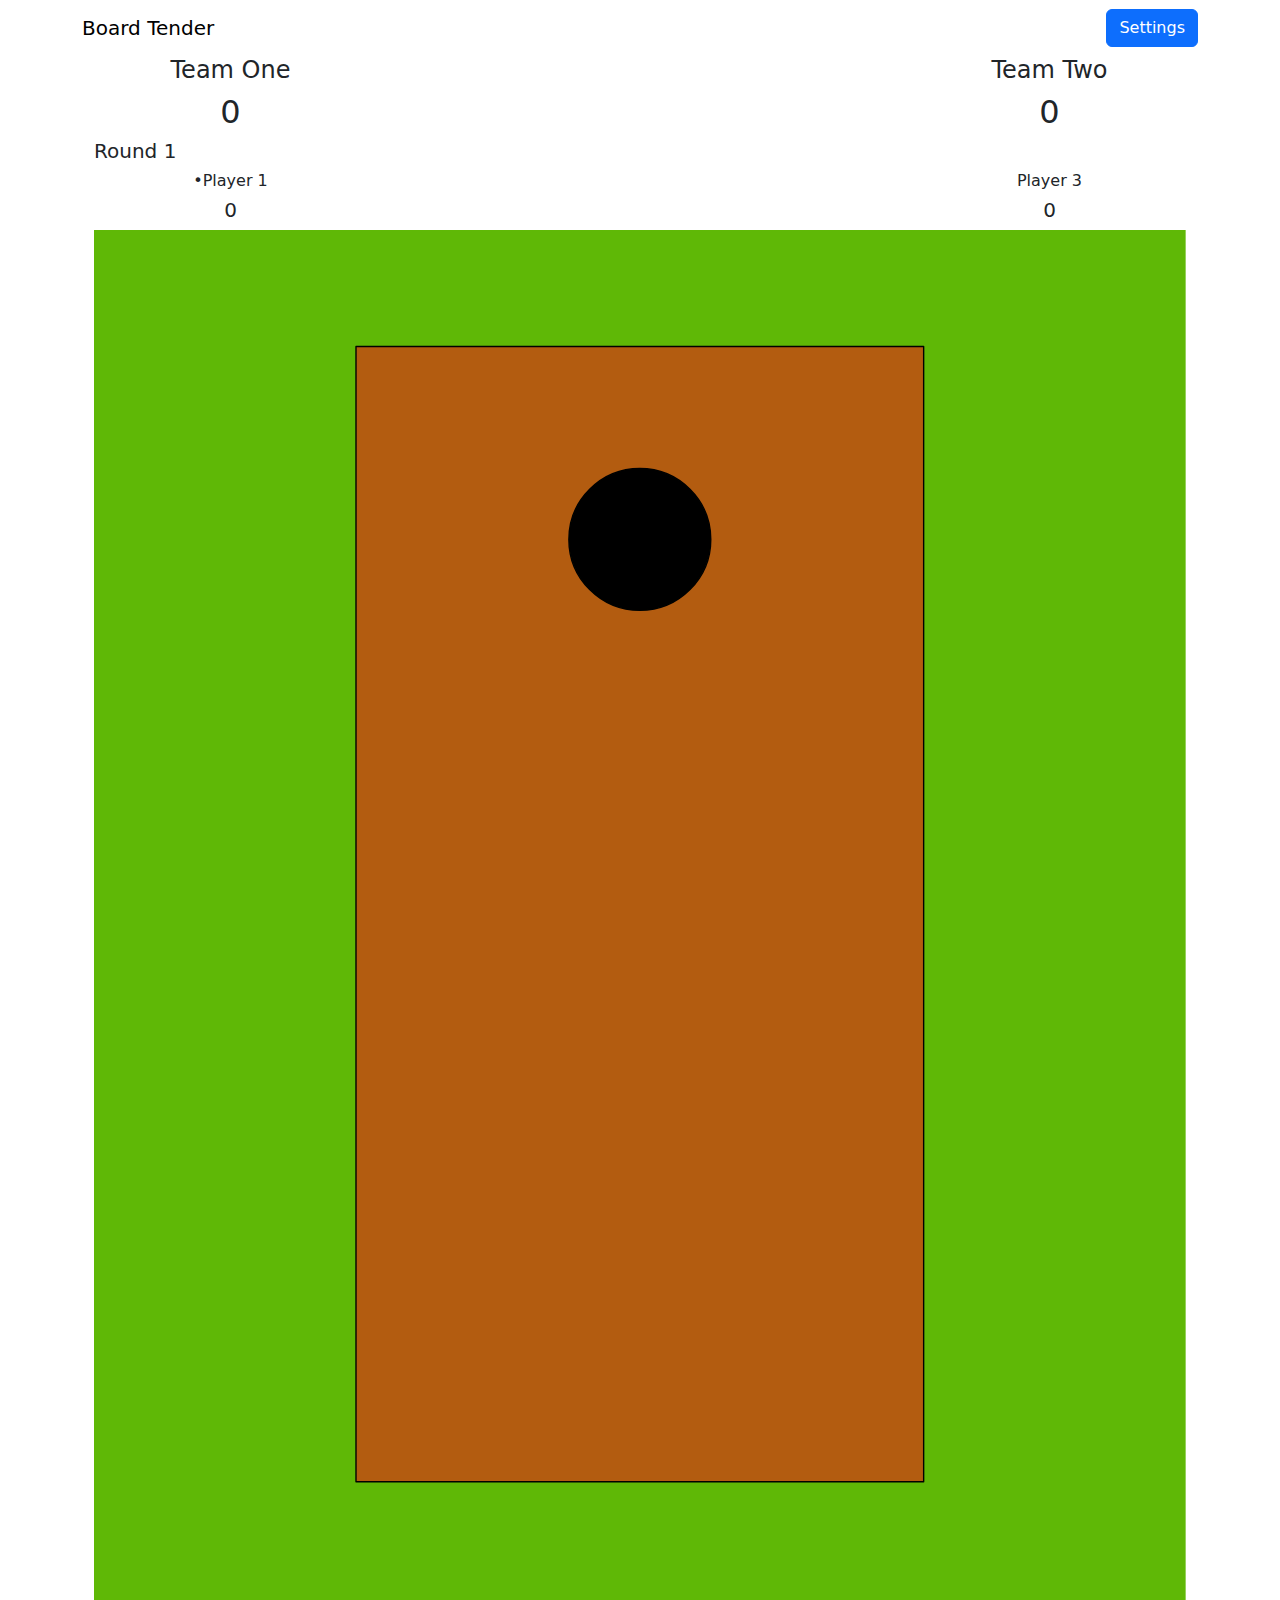
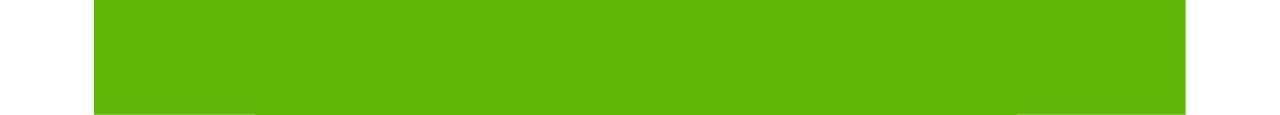
==== cornhole/index.html @ f42191ff "Initial commit" ====
<!doctype html>
<html lang="en">

<head>
    <meta charset="utf-8" />
    <link rel="icon" href="/cornhole/favicon.ico" />
    <meta name="viewport" content="width=device-width,initial-scale=1" />
    <meta name="theme-color" content="#000000" />
    <meta name="description" content="Web site created using create-react-app" />
    <link rel="apple-touch-icon" href="/cornhole/logo192.png" />
    <link rel="manifest" href="/cornhole/manifest.json" />
    <title>Board Tender</title>
    <script defer="defer" src="/cornhole/static/js/main.105e0ac8.js"></script>
    <link href="/cornhole/static/css/main.00f36d4d.css" rel="stylesheet">
</head>

<body><noscript>You need to enable JavaScript to run this app.</noscript>
    <div id="root"></div>
</body>

</html>
---- cornhole/static/css/main.00f36d4d.css ----
@charset "UTF-8";body{-webkit-font-smoothing:antialiased;-moz-osx-font-smoothing:grayscale;font-family:-apple-system,BlinkMacSystemFont,Segoe UI,Roboto,Oxygen,Ubuntu,Cantarell,Fira Sans,Droid Sans,Helvetica Neue,sans-serif}code{font-family:source-code-pro,Menlo,Monaco,Consolas,Courier New,monospace}/*!
 * Bootstrap  v5.3.3 (https://getbootstrap.com/)
 * Copyright 2011-2024 The Bootstrap Authors
 * Licensed under MIT (https://github.com/twbs/bootstrap/blob/main/LICENSE)
 */:root,[data-bs-theme=light]{--bs-blue:#0d6efd;--bs-indigo:#6610f2;--bs-purple:#6f42c1;--bs-pink:#d63384;--bs-red:#dc3545;--bs-orange:#fd7e14;--bs-yellow:#ffc107;--bs-green:#198754;--bs-teal:#20c997;--bs-cyan:#0dcaf0;--bs-black:#000;--bs-white:#fff;--bs-gray:#6c757d;--bs-gray-dark:#343a40;--bs-gray-100:#f8f9fa;--bs-gray-200:#e9ecef;--bs-gray-300:#dee2e6;--bs-gray-400:#ced4da;--bs-gray-500:#adb5bd;--bs-gray-600:#6c757d;--bs-gray-700:#495057;--bs-gray-800:#343a40;--bs-gray-900:#212529;--bs-primary:#0d6efd;--bs-secondary:#6c757d;--bs-success:#198754;--bs-info:#0dcaf0;--bs-warning:#ffc107;--bs-danger:#dc3545;--bs-light:#f8f9fa;--bs-dark:#212529;--bs-primary-rgb:13,110,253;--bs-secondary-rgb:108,117,125;--bs-success-rgb:25,135,84;--bs-info-rgb:13,202,240;--bs-warning-rgb:255,193,7;--bs-danger-rgb:220,53,69;--bs-light-rgb:248,249,250;--bs-dark-rgb:33,37,41;--bs-primary-text-emphasis:#052c65;--bs-secondary-text-emphasis:#2b2f32;--bs-success-text-emphasis:#0a3622;--bs-info-text-emphasis:#055160;--bs-warning-text-emphasis:#664d03;--bs-danger-text-emphasis:#58151c;--bs-light-text-emphasis:#495057;--bs-dark-text-emphasis:#495057;--bs-primary-bg-subtle:#cfe2ff;--bs-secondary-bg-subtle:#e2e3e5;--bs-success-bg-subtle:#d1e7dd;--bs-info-bg-subtle:#cff4fc;--bs-warning-bg-subtle:#fff3cd;--bs-danger-bg-subtle:#f8d7da;--bs-light-bg-subtle:#fcfcfd;--bs-dark-bg-subtle:#ced4da;--bs-primary-border-subtle:#9ec5fe;--bs-secondary-border-subtle:#c4c8cb;--bs-success-border-subtle:#a3cfbb;--bs-info-border-subtle:#9eeaf9;--bs-warning-border-subtle:#ffe69c;--bs-danger-border-subtle:#f1aeb5;--bs-light-border-subtle:#e9ecef;--bs-dark-border-subtle:#adb5bd;--bs-white-rgb:255,255,255;--bs-black-rgb:0,0,0;--bs-font-sans-serif:system-ui,-apple-system,"Segoe UI",Roboto,"Helvetica Neue","Noto Sans","Liberation Sans",Arial,sans-serif,"Apple Color Emoji","Segoe UI Emoji","Segoe UI Symbol","Noto Color Emoji";--bs-font-monospace:SFMono-Regular,Menlo,Monaco,Consolas,"Liberation Mono","Courier New",monospace;--bs-gradient:linear-gradient(180deg,#ffffff26,#fff0);--bs-body-font-family:var(--bs-font-sans-serif);--bs-body-font-size:1rem;--bs-body-font-weight:400;--bs-body-line-height:1.5;--bs-body-color:#212529;--bs-body-color-rgb:33,37,41;--bs-body-bg:#fff;--bs-body-bg-rgb:255,255,255;--bs-emphasis-color:#000;--bs-emphasis-color-rgb:0,0,0;--bs-secondary-color:#212529bf;--bs-secondary-color-rgb:33,37,41;--bs-secondary-bg:#e9ecef;--bs-secondary-bg-rgb:233,236,239;--bs-tertiary-color:#21252980;--bs-tertiary-color-rgb:33,37,41;--bs-tertiary-bg:#f8f9fa;--bs-tertiary-bg-rgb:248,249,250;--bs-heading-color:inherit;--bs-link-color:#0d6efd;--bs-link-color-rgb:13,110,253;--bs-link-decoration:underline;--bs-link-hover-color:#0a58ca;--bs-link-hover-color-rgb:10,88,202;--bs-code-color:#d63384;--bs-highlight-color:#212529;--bs-highlight-bg:#fff3cd;--bs-border-width:1px;--bs-border-style:solid;--bs-border-color:#dee2e6;--bs-border-color-translucent:rgba(0,0,0,.175);--bs-border-radius:0.375rem;--bs-border-radius-sm:0.25rem;--bs-border-radius-lg:0.5rem;--bs-border-radius-xl:1rem;--bs-border-radius-xxl:2rem;--bs-border-radius-2xl:var(--bs-border-radius-xxl);--bs-border-radius-pill:50rem;--bs-box-shadow:0 0.5rem 1rem #00000026;--bs-box-shadow-sm:0 0.125rem 0.25rem rgba(0,0,0,.075);--bs-box-shadow-lg:0 1rem 3rem rgba(0,0,0,.175);--bs-box-shadow-inset:inset 0 1px 2px rgba(0,0,0,.075);--bs-focus-ring-width:0.25rem;--bs-focus-ring-opacity:0.25;--bs-focus-ring-color:#0d6efd40;--bs-form-valid-color:#198754;--bs-form-valid-border-color:#198754;--bs-form-invalid-color:#dc3545;--bs-form-invalid-border-color:#dc3545}[data-bs-theme=dark]{--bs-body-color:#dee2e6;--bs-body-color-rgb:222,226,230;--bs-body-bg:#212529;--bs-body-bg-rgb:33,37,41;--bs-emphasis-color:#fff;--bs-emphasis-color-rgb:255,255,255;--bs-secondary-color:#dee2e6bf;--bs-secondary-color-rgb:222,226,230;--bs-secondary-bg:#343a40;--bs-secondary-bg-rgb:52,58,64;--bs-tertiary-color:#dee2e680;--bs-tertiary-color-rgb:222,226,230;--bs-tertiary-bg:#2b3035;--bs-tertiary-bg-rgb:43,48,53;--bs-primary-text-emphasis:#6ea8fe;--bs-secondary-text-emphasis:#a7acb1;--bs-success-text-emphasis:#75b798;--bs-info-text-emphasis:#6edff6;--bs-warning-text-emphasis:#ffda6a;--bs-danger-text-emphasis:#ea868f;--bs-light-text-emphasis:#f8f9fa;--bs-dark-text-emphasis:#dee2e6;--bs-primary-bg-subtle:#031633;--bs-secondary-bg-subtle:#161719;--bs-success-bg-subtle:#051b11;--bs-info-bg-subtle:#032830;--bs-warning-bg-subtle:#332701;--bs-danger-bg-subtle:#2c0b0e;--bs-light-bg-subtle:#343a40;--bs-dark-bg-subtle:#1a1d20;--bs-primary-border-subtle:#084298;--bs-secondary-border-subtle:#41464b;--bs-success-border-subtle:#0f5132;--bs-info-border-subtle:#087990;--bs-warning-border-subtle:#997404;--bs-danger-border-subtle:#842029;--bs-light-border-subtle:#495057;--bs-dark-border-subtle:#343a40;--bs-heading-color:inherit;--bs-link-color:#6ea8fe;--bs-link-hover-color:#8bb9fe;--bs-link-color-rgb:110,168,254;--bs-link-hover-color-rgb:139,185,254;--bs-code-color:#e685b5;--bs-highlight-color:#dee2e6;--bs-highlight-bg:#664d03;--bs-border-color:#495057;--bs-border-color-translucent:#ffffff26;--bs-form-valid-color:#75b798;--bs-form-valid-border-color:#75b798;--bs-form-invalid-color:#ea868f;--bs-form-invalid-border-color:#ea868f;color-scheme:dark}*,:after,:before{box-sizing:border-box}@media (prefers-reduced-motion:no-preference){:root{scroll-behavior:smooth}}body{-webkit-text-size-adjust:100%;-webkit-tap-highlight-color:transparent;background-color:#fff;background-color:var(--bs-body-bg);color:#212529;color:var(--bs-body-color);font-family:system-ui,-apple-system,Segoe UI,Roboto,Helvetica Neue,Noto Sans,Liberation Sans,Arial,sans-serif,Apple Color Emoji,Segoe UI Emoji,Segoe UI Symbol,Noto Color Emoji;font-family:var(--bs-body-font-family);font-size:1rem;font-size:var(--bs-body-font-size);font-weight:400;font-weight:var(--bs-body-font-weight);line-height:1.5;line-height:var(--bs-body-line-height);margin:0;text-align:var(--bs-body-text-align)}hr{border:0;border-top:1px solid;border-top:var(--bs-border-width) solid;color:inherit;margin:1rem 0;opacity:.25}.h1,.h2,.h3,.h4,.h5,.h6,h1,h2,h3,h4,h5,h6{color:inherit;color:var(--bs-heading-color);font-weight:500;line-height:1.2;margin-bottom:.5rem;margin-top:0}.h1,h1{font-size:calc(1.375rem + 1.5vw)}@media (min-width:1200px){.h1,h1{font-size:2.5rem}}.h2,h2{font-size:calc(1.325rem + .9vw)}@media (min-width:1200px){.h2,h2{font-size:2rem}}.h3,h3{font-size:calc(1.3rem + .6vw)}@media (min-width:1200px){.h3,h3{font-size:1.75rem}}.h4,h4{font-size:calc(1.275rem + .3vw)}@media (min-width:1200px){.h4,h4{font-size:1.5rem}}.h5,h5{font-size:1.25rem}.h6,h6{font-size:1rem}p{margin-bottom:1rem;margin-top:0}abbr[title]{cursor:help;-webkit-text-decoration:underline dotted;text-decoration:underline dotted;-webkit-text-decoration-skip-ink:none;text-decoration-skip-ink:none}address{font-style:normal;line-height:inherit;margin-bottom:1rem}ol,ul{padding-left:2rem}dl,ol,ul{margin-bottom:1rem;margin-top:0}ol ol,ol ul,ul ol,ul ul{margin-bottom:0}dt{font-weight:700}dd{margin-bottom:.5rem;margin-left:0}blockquote{margin:0 0 1rem}b,strong{font-weight:bolder}.small,small{font-size:.875em}.mark,mark{background-color:#fff3cd;background-color:var(--bs-highlight-bg);color:#212529;color:var(--bs-highlight-color);padding:.1875em}sub,sup{font-size:.75em;line-height:0;position:relative;vertical-align:initial}sub{bottom:-.25em}sup{top:-.5em}a{color:#0d6efd;color:rgba(var(--bs-link-color-rgb),var(--bs-link-opacity,1));text-decoration:underline}a:hover{--bs-link-color-rgb:var(--bs-link-hover-color-rgb)}a:not([href]):not([class]),a:not([href]):not([class]):hover{color:inherit;text-decoration:none}code,kbd,pre,samp{font-family:SFMono-Regular,Menlo,Monaco,Consolas,Liberation Mono,Courier New,monospace;font-family:var(--bs-font-monospace);font-size:1em}pre{display:block;font-size:.875em;margin-bottom:1rem;margin-top:0;overflow:auto}pre code{color:inherit;font-size:inherit;word-break:normal}code{word-wrap:break-word;color:#d63384;color:var(--bs-code-color);font-size:.875em}a>code{color:inherit}kbd{background-color:#212529;background-color:var(--bs-body-color);border-radius:.25rem;color:#fff;color:var(--bs-body-bg);font-size:.875em;padding:.1875rem .375rem}kbd kbd{font-size:1em;padding:0}figure{margin:0 0 1rem}img,svg{vertical-align:middle}table{border-collapse:collapse;caption-side:bottom}caption{color:#212529bf;color:var(--bs-secondary-color);padding-bottom:.5rem;padding-top:.5rem;text-align:left}th{text-align:inherit;text-align:-webkit-match-parent}tbody,td,tfoot,th,thead,tr{border:0 solid;border-color:inherit}label{display:inline-block}button{border-radius:0}button:focus:not(:focus-visible){outline:0}button,input,optgroup,select,textarea{font-family:inherit;font-size:inherit;line-height:inherit;margin:0}button,select{text-transform:none}[role=button]{cursor:pointer}select{word-wrap:normal}select:disabled{opacity:1}[list]:not([type=date]):not([type=datetime-local]):not([type=month]):not([type=week]):not([type=time])::-webkit-calendar-picker-indicator{display:none!important}[type=button],[type=reset],[type=submit],button{-webkit-appearance:button}[type=button]:not(:disabled),[type=reset]:not(:disabled),[type=submit]:not(:disabled),button:not(:disabled){cursor:pointer}::-moz-focus-inner{border-style:none;padding:0}textarea{resize:vertical}fieldset{border:0;margin:0;min-width:0;padding:0}legend{float:left;font-size:calc(1.275rem + .3vw);line-height:inherit;margin-bottom:.5rem;padding:0;width:100%}@media (min-width:1200px){legend{font-size:1.5rem}}legend+*{clear:left}::-webkit-datetime-edit-day-field,::-webkit-datetime-edit-fields-wrapper,::-webkit-datetime-edit-hour-field,::-webkit-datetime-edit-minute,::-webkit-datetime-edit-month-field,::-webkit-datetime-edit-text,::-webkit-datetime-edit-year-field{padding:0}::-webkit-inner-spin-button{height:auto}[type=search]{-webkit-appearance:textfield;outline-offset:-2px}::-webkit-search-decoration{-webkit-appearance:none}::-webkit-color-swatch-wrapper{padding:0}::-webkit-file-upload-button{-webkit-appearance:button;font:inherit}::file-selector-button{-webkit-appearance:button;font:inherit}output{display:inline-block}iframe{border:0}summary{cursor:pointer;display:list-item}progress{vertical-align:initial}[hidden]{display:none!important}.lead{font-size:1.25rem;font-weight:300}.display-1{font-size:calc(1.625rem + 4.5vw);font-weight:300;line-height:1.2}@media (min-width:1200px){.display-1{font-size:5rem}}.display-2{font-size:calc(1.575rem + 3.9vw);font-weight:300;line-height:1.2}@media (min-width:1200px){.display-2{font-size:4.5rem}}.display-3{font-size:calc(1.525rem + 3.3vw);font-weight:300;line-height:1.2}@media (min-width:1200px){.display-3{font-size:4rem}}.display-4{font-size:calc(1.475rem + 2.7vw);font-weight:300;line-height:1.2}@media (min-width:1200px){.display-4{font-size:3.5rem}}.display-5{font-size:calc(1.425rem + 2.1vw);font-weight:300;line-height:1.2}@media (min-width:1200px){.display-5{font-size:3rem}}.display-6{font-size:calc(1.375rem + 1.5vw);font-weight:300;line-height:1.2}@media (min-width:1200px){.display-6{font-size:2.5rem}}.list-inline,.list-unstyled{list-style:none;padding-left:0}.list-inline-item{display:inline-block}.list-inline-item:not(:last-child){margin-right:.5rem}.initialism{font-size:.875em;text-transform:uppercase}.blockquote{font-size:1.25rem;margin-bottom:1rem}.blockquote>:last-child{margin-bottom:0}.blockquote-footer{color:#6c757d;font-size:.875em;margin-bottom:1rem;margin-top:-1rem}.blockquote-footer:before{content:"— "}.img-fluid,.img-thumbnail{height:auto;max-width:100%}.img-thumbnail{background-color:#fff;background-color:var(--bs-body-bg);border:1px solid #dee2e6;border:var(--bs-border-width) solid var(--bs-border-color);border-radius:.375rem;border-radius:var(--bs-border-radius);padding:.25rem}.figure{display:inline-block}.figure-img{line-height:1;margin-bottom:.5rem}.figure-caption{color:#212529bf;color:var(--bs-secondary-color);font-size:.875em}.container,.container-fluid,.container-lg,.container-md,.container-sm,.container-xl,.container-xxl{--bs-gutter-x:1.5rem;--bs-gutter-y:0;margin-left:auto;margin-right:auto;padding-left:calc(var(--bs-gutter-x)*.5);padding-right:calc(var(--bs-gutter-x)*.5);width:100%}@media (min-width:576px){.container,.container-sm{max-width:540px}}@media (min-width:768px){.container,.container-md,.container-sm{max-width:720px}}@media (min-width:992px){.container,.container-lg,.container-md,.container-sm{max-width:960px}}@media (min-width:1200px){.container,.container-lg,.container-md,.container-sm,.container-xl{max-width:1140px}}@media (min-width:1400px){.container,.container-lg,.container-md,.container-sm,.container-xl,.container-xxl{max-width:1320px}}:root{--bs-breakpoint-xs:0;--bs-breakpoint-sm:576px;--bs-breakpoint-md:768px;--bs-breakpoint-lg:992px;--bs-breakpoint-xl:1200px;--bs-breakpoint-xxl:1400px}.row{--bs-gutter-x:1.5rem;--bs-gutter-y:0;display:flex;flex-wrap:wrap;margin-left:calc(var(--bs-gutter-x)*-.5);margin-right:calc(var(--bs-gutter-x)*-.5);margin-top:calc(var(--bs-gutter-y)*-1)}.row>*{flex-shrink:0;margin-top:var(--bs-gutter-y);max-width:100%;padding-left:calc(var(--bs-gutter-x)*.5);padding-right:calc(var(--bs-gutter-x)*.5);width:100%}.col{flex:1 0}.row-cols-auto>*{flex:0 0 auto;width:auto}.row-cols-1>*{flex:0 0 auto;width:100%}.row-cols-2>*{flex:0 0 auto;width:50%}.row-cols-3>*{flex:0 0 auto;width:33.33333333%}.row-cols-4>*{flex:0 0 auto;width:25%}.row-cols-5>*{flex:0 0 auto;width:20%}.row-cols-6>*{flex:0 0 auto;width:16.66666667%}.col-auto{flex:0 0 auto;width:auto}.col-1{flex:0 0 auto;width:8.33333333%}.col-2{flex:0 0 auto;width:16.66666667%}.col-3{flex:0 0 auto;width:25%}.col-4{flex:0 0 auto;width:33.33333333%}.col-5{flex:0 0 auto;width:41.66666667%}.col-6{flex:0 0 auto;width:50%}.col-7{flex:0 0 auto;width:58.33333333%}.col-8{flex:0 0 auto;width:66.66666667%}.col-9{flex:0 0 auto;width:75%}.col-10{flex:0 0 auto;width:83.33333333%}.col-11{flex:0 0 auto;width:91.66666667%}.col-12{flex:0 0 auto;width:100%}.offset-1{margin-left:8.33333333%}.offset-2{margin-left:16.66666667%}.offset-3{margin-left:25%}.offset-4{margin-left:33.33333333%}.offset-5{margin-left:41.66666667%}.offset-6{margin-left:50%}.offset-7{margin-left:58.33333333%}.offset-8{margin-left:66.66666667%}.offset-9{margin-left:75%}.offset-10{margin-left:83.33333333%}.offset-11{margin-left:91.66666667%}.g-0,.gx-0{--bs-gutter-x:0}.g-0,.gy-0{--bs-gutter-y:0}.g-1,.gx-1{--bs-gutter-x:0.25rem}.g-1,.gy-1{--bs-gutter-y:0.25rem}.g-2,.gx-2{--bs-gutter-x:0.5rem}.g-2,.gy-2{--bs-gutter-y:0.5rem}.g-3,.gx-3{--bs-gutter-x:1rem}.g-3,.gy-3{--bs-gutter-y:1rem}.g-4,.gx-4{--bs-gutter-x:1.5rem}.g-4,.gy-4{--bs-gutter-y:1.5rem}.g-5,.gx-5{--bs-gutter-x:3rem}.g-5,.gy-5{--bs-gutter-y:3rem}@media (min-width:576px){.col-sm{flex:1 0}.row-cols-sm-auto>*{flex:0 0 auto;width:auto}.row-cols-sm-1>*{flex:0 0 auto;width:100%}.row-cols-sm-2>*{flex:0 0 auto;width:50%}.row-cols-sm-3>*{flex:0 0 auto;width:33.33333333%}.row-cols-sm-4>*{flex:0 0 auto;width:25%}.row-cols-sm-5>*{flex:0 0 auto;width:20%}.row-cols-sm-6>*{flex:0 0 auto;width:16.66666667%}.col-sm-auto{flex:0 0 auto;width:auto}.col-sm-1{flex:0 0 auto;width:8.33333333%}.col-sm-2{flex:0 0 auto;width:16.66666667%}.col-sm-3{flex:0 0 auto;width:25%}.col-sm-4{flex:0 0 auto;width:33.33333333%}.col-sm-5{flex:0 0 auto;width:41.66666667%}.col-sm-6{flex:0 0 auto;width:50%}.col-sm-7{flex:0 0 auto;width:58.33333333%}.col-sm-8{flex:0 0 auto;width:66.66666667%}.col-sm-9{flex:0 0 auto;width:75%}.col-sm-10{flex:0 0 auto;width:83.33333333%}.col-sm-11{flex:0 0 auto;width:91.66666667%}.col-sm-12{flex:0 0 auto;width:100%}.offset-sm-0{margin-left:0}.offset-sm-1{margin-left:8.33333333%}.offset-sm-2{margin-left:16.66666667%}.offset-sm-3{margin-left:25%}.offset-sm-4{margin-left:33.33333333%}.offset-sm-5{margin-left:41.66666667%}.offset-sm-6{margin-left:50%}.offset-sm-7{margin-left:58.33333333%}.offset-sm-8{margin-left:66.66666667%}.offset-sm-9{margin-left:75%}.offset-sm-10{margin-left:83.33333333%}.offset-sm-11{margin-left:91.66666667%}.g-sm-0,.gx-sm-0{--bs-gutter-x:0}.g-sm-0,.gy-sm-0{--bs-gutter-y:0}.g-sm-1,.gx-sm-1{--bs-gutter-x:0.25rem}.g-sm-1,.gy-sm-1{--bs-gutter-y:0.25rem}.g-sm-2,.gx-sm-2{--bs-gutter-x:0.5rem}.g-sm-2,.gy-sm-2{--bs-gutter-y:0.5rem}.g-sm-3,.gx-sm-3{--bs-gutter-x:1rem}.g-sm-3,.gy-sm-3{--bs-gutter-y:1rem}.g-sm-4,.gx-sm-4{--bs-gutter-x:1.5rem}.g-sm-4,.gy-sm-4{--bs-gutter-y:1.5rem}.g-sm-5,.gx-sm-5{--bs-gutter-x:3rem}.g-sm-5,.gy-sm-5{--bs-gutter-y:3rem}}@media (min-width:768px){.col-md{flex:1 0}.row-cols-md-auto>*{flex:0 0 auto;width:auto}.row-cols-md-1>*{flex:0 0 auto;width:100%}.row-cols-md-2>*{flex:0 0 auto;width:50%}.row-cols-md-3>*{flex:0 0 auto;width:33.33333333%}.row-cols-md-4>*{flex:0 0 auto;width:25%}.row-cols-md-5>*{flex:0 0 auto;width:20%}.row-cols-md-6>*{flex:0 0 auto;width:16.66666667%}.col-md-auto{flex:0 0 auto;width:auto}.col-md-1{flex:0 0 auto;width:8.33333333%}.col-md-2{flex:0 0 auto;width:16.66666667%}.col-md-3{flex:0 0 auto;width:25%}.col-md-4{flex:0 0 auto;width:33.33333333%}.col-md-5{flex:0 0 auto;width:41.66666667%}.col-md-6{flex:0 0 auto;width:50%}.col-md-7{flex:0 0 auto;width:58.33333333%}.col-md-8{flex:0 0 auto;width:66.66666667%}.col-md-9{flex:0 0 auto;width:75%}.col-md-10{flex:0 0 auto;width:83.33333333%}.col-md-11{flex:0 0 auto;width:91.66666667%}.col-md-12{flex:0 0 auto;width:100%}.offset-md-0{margin-left:0}.offset-md-1{margin-left:8.33333333%}.offset-md-2{margin-left:16.66666667%}.offset-md-3{margin-left:25%}.offset-md-4{margin-left:33.33333333%}.offset-md-5{margin-left:41.66666667%}.offset-md-6{margin-left:50%}.offset-md-7{margin-left:58.33333333%}.offset-md-8{margin-left:66.66666667%}.offset-md-9{margin-left:75%}.offset-md-10{margin-left:83.33333333%}.offset-md-11{margin-left:91.66666667%}.g-md-0,.gx-md-0{--bs-gutter-x:0}.g-md-0,.gy-md-0{--bs-gutter-y:0}.g-md-1,.gx-md-1{--bs-gutter-x:0.25rem}.g-md-1,.gy-md-1{--bs-gutter-y:0.25rem}.g-md-2,.gx-md-2{--bs-gutter-x:0.5rem}.g-md-2,.gy-md-2{--bs-gutter-y:0.5rem}.g-md-3,.gx-md-3{--bs-gutter-x:1rem}.g-md-3,.gy-md-3{--bs-gutter-y:1rem}.g-md-4,.gx-md-4{--bs-gutter-x:1.5rem}.g-md-4,.gy-md-4{--bs-gutter-y:1.5rem}.g-md-5,.gx-md-5{--bs-gutter-x:3rem}.g-md-5,.gy-md-5{--bs-gutter-y:3rem}}@media (min-width:992px){.col-lg{flex:1 0}.row-cols-lg-auto>*{flex:0 0 auto;width:auto}.row-cols-lg-1>*{flex:0 0 auto;width:100%}.row-cols-lg-2>*{flex:0 0 auto;width:50%}.row-cols-lg-3>*{flex:0 0 auto;width:33.33333333%}.row-cols-lg-4>*{flex:0 0 auto;width:25%}.row-cols-lg-5>*{flex:0 0 auto;width:20%}.row-cols-lg-6>*{flex:0 0 auto;width:16.66666667%}.col-lg-auto{flex:0 0 auto;width:auto}.col-lg-1{flex:0 0 auto;width:8.33333333%}.col-lg-2{flex:0 0 auto;width:16.66666667%}.col-lg-3{flex:0 0 auto;width:25%}.col-lg-4{flex:0 0 auto;width:33.33333333%}.col-lg-5{flex:0 0 auto;width:41.66666667%}.col-lg-6{flex:0 0 auto;width:50%}.col-lg-7{flex:0 0 auto;width:58.33333333%}.col-lg-8{flex:0 0 auto;width:66.66666667%}.col-lg-9{flex:0 0 auto;width:75%}.col-lg-10{flex:0 0 auto;width:83.33333333%}.col-lg-11{flex:0 0 auto;width:91.66666667%}.col-lg-12{flex:0 0 auto;width:100%}.offset-lg-0{margin-left:0}.offset-lg-1{margin-left:8.33333333%}.offset-lg-2{margin-left:16.66666667%}.offset-lg-3{margin-left:25%}.offset-lg-4{margin-left:33.33333333%}.offset-lg-5{margin-left:41.66666667%}.offset-lg-6{margin-left:50%}.offset-lg-7{margin-left:58.33333333%}.offset-lg-8{margin-left:66.66666667%}.offset-lg-9{margin-left:75%}.offset-lg-10{margin-left:83.33333333%}.offset-lg-11{margin-left:91.66666667%}.g-lg-0,.gx-lg-0{--bs-gutter-x:0}.g-lg-0,.gy-lg-0{--bs-gutter-y:0}.g-lg-1,.gx-lg-1{--bs-gutter-x:0.25rem}.g-lg-1,.gy-lg-1{--bs-gutter-y:0.25rem}.g-lg-2,.gx-lg-2{--bs-gutter-x:0.5rem}.g-lg-2,.gy-lg-2{--bs-gutter-y:0.5rem}.g-lg-3,.gx-lg-3{--bs-gutter-x:1rem}.g-lg-3,.gy-lg-3{--bs-gutter-y:1rem}.g-lg-4,.gx-lg-4{--bs-gutter-x:1.5rem}.g-lg-4,.gy-lg-4{--bs-gutter-y:1.5rem}.g-lg-5,.gx-lg-5{--bs-gutter-x:3rem}.g-lg-5,.gy-lg-5{--bs-gutter-y:3rem}}@media (min-width:1200px){.col-xl{flex:1 0}.row-cols-xl-auto>*{flex:0 0 auto;width:auto}.row-cols-xl-1>*{flex:0 0 auto;width:100%}.row-cols-xl-2>*{flex:0 0 auto;width:50%}.row-cols-xl-3>*{flex:0 0 auto;width:33.33333333%}.row-cols-xl-4>*{flex:0 0 auto;width:25%}.row-cols-xl-5>*{flex:0 0 auto;width:20%}.row-cols-xl-6>*{flex:0 0 auto;width:16.66666667%}.col-xl-auto{flex:0 0 auto;width:auto}.col-xl-1{flex:0 0 auto;width:8.33333333%}.col-xl-2{flex:0 0 auto;width:16.66666667%}.col-xl-3{flex:0 0 auto;width:25%}.col-xl-4{flex:0 0 auto;width:33.33333333%}.col-xl-5{flex:0 0 auto;width:41.66666667%}.col-xl-6{flex:0 0 auto;width:50%}.col-xl-7{flex:0 0 auto;width:58.33333333%}.col-xl-8{flex:0 0 auto;width:66.66666667%}.col-xl-9{flex:0 0 auto;width:75%}.col-xl-10{flex:0 0 auto;width:83.33333333%}.col-xl-11{flex:0 0 auto;width:91.66666667%}.col-xl-12{flex:0 0 auto;width:100%}.offset-xl-0{margin-left:0}.offset-xl-1{margin-left:8.33333333%}.offset-xl-2{margin-left:16.66666667%}.offset-xl-3{margin-left:25%}.offset-xl-4{margin-left:33.33333333%}.offset-xl-5{margin-left:41.66666667%}.offset-xl-6{margin-left:50%}.offset-xl-7{margin-left:58.33333333%}.offset-xl-8{margin-left:66.66666667%}.offset-xl-9{margin-left:75%}.offset-xl-10{margin-left:83.33333333%}.offset-xl-11{margin-left:91.66666667%}.g-xl-0,.gx-xl-0{--bs-gutter-x:0}.g-xl-0,.gy-xl-0{--bs-gutter-y:0}.g-xl-1,.gx-xl-1{--bs-gutter-x:0.25rem}.g-xl-1,.gy-xl-1{--bs-gutter-y:0.25rem}.g-xl-2,.gx-xl-2{--bs-gutter-x:0.5rem}.g-xl-2,.gy-xl-2{--bs-gutter-y:0.5rem}.g-xl-3,.gx-xl-3{--bs-gutter-x:1rem}.g-xl-3,.gy-xl-3{--bs-gutter-y:1rem}.g-xl-4,.gx-xl-4{--bs-gutter-x:1.5rem}.g-xl-4,.gy-xl-4{--bs-gutter-y:1.5rem}.g-xl-5,.gx-xl-5{--bs-gutter-x:3rem}.g-xl-5,.gy-xl-5{--bs-gutter-y:3rem}}@media (min-width:1400px){.col-xxl{flex:1 0}.row-cols-xxl-auto>*{flex:0 0 auto;width:auto}.row-cols-xxl-1>*{flex:0 0 auto;width:100%}.row-cols-xxl-2>*{flex:0 0 auto;width:50%}.row-cols-xxl-3>*{flex:0 0 auto;width:33.33333333%}.row-cols-xxl-4>*{flex:0 0 auto;width:25%}.row-cols-xxl-5>*{flex:0 0 auto;width:20%}.row-cols-xxl-6>*{flex:0 0 auto;width:16.66666667%}.col-xxl-auto{flex:0 0 auto;width:auto}.col-xxl-1{flex:0 0 auto;width:8.33333333%}.col-xxl-2{flex:0 0 auto;width:16.66666667%}.col-xxl-3{flex:0 0 auto;width:25%}.col-xxl-4{flex:0 0 auto;width:33.33333333%}.col-xxl-5{flex:0 0 auto;width:41.66666667%}.col-xxl-6{flex:0 0 auto;width:50%}.col-xxl-7{flex:0 0 auto;width:58.33333333%}.col-xxl-8{flex:0 0 auto;width:66.66666667%}.col-xxl-9{flex:0 0 auto;width:75%}.col-xxl-10{flex:0 0 auto;width:83.33333333%}.col-xxl-11{flex:0 0 auto;width:91.66666667%}.col-xxl-12{flex:0 0 auto;width:100%}.offset-xxl-0{margin-left:0}.offset-xxl-1{margin-left:8.33333333%}.offset-xxl-2{margin-left:16.66666667%}.offset-xxl-3{margin-left:25%}.offset-xxl-4{margin-left:33.33333333%}.offset-xxl-5{margin-left:41.66666667%}.offset-xxl-6{margin-left:50%}.offset-xxl-7{margin-left:58.33333333%}.offset-xxl-8{margin-left:66.66666667%}.offset-xxl-9{margin-left:75%}.offset-xxl-10{margin-left:83.33333333%}.offset-xxl-11{margin-left:91.66666667%}.g-xxl-0,.gx-xxl-0{--bs-gutter-x:0}.g-xxl-0,.gy-xxl-0{--bs-gutter-y:0}.g-xxl-1,.gx-xxl-1{--bs-gutter-x:0.25rem}.g-xxl-1,.gy-xxl-1{--bs-gutter-y:0.25rem}.g-xxl-2,.gx-xxl-2{--bs-gutter-x:0.5rem}.g-xxl-2,.gy-xxl-2{--bs-gutter-y:0.5rem}.g-xxl-3,.gx-xxl-3{--bs-gutter-x:1rem}.g-xxl-3,.gy-xxl-3{--bs-gutter-y:1rem}.g-xxl-4,.gx-xxl-4{--bs-gutter-x:1.5rem}.g-xxl-4,.gy-xxl-4{--bs-gutter-y:1.5rem}.g-xxl-5,.gx-xxl-5{--bs-gutter-x:3rem}.g-xxl-5,.gy-xxl-5{--bs-gutter-y:3rem}}.table{--bs-table-color-type:initial;--bs-table-bg-type:initial;--bs-table-color-state:initial;--bs-table-bg-state:initial;--bs-table-color:var(--bs-emphasis-color);--bs-table-bg:var(--bs-body-bg);--bs-table-border-color:var(--bs-border-color);--bs-table-accent-bg:#0000;--bs-table-striped-color:var(--bs-emphasis-color);--bs-table-striped-bg:rgba(var(--bs-emphasis-color-rgb),0.05);--bs-table-active-color:var(--bs-emphasis-color);--bs-table-active-bg:rgba(var(--bs-emphasis-color-rgb),0.1);--bs-table-hover-color:var(--bs-emphasis-color);--bs-table-hover-bg:rgba(var(--bs-emphasis-color-rgb),0.075);border-color:var(--bs-table-border-color);margin-bottom:1rem;vertical-align:top;width:100%}.table>:not(caption)>*>*{background-color:var(--bs-table-bg);border-bottom-width:1px;border-bottom-width:var(--bs-border-width);box-shadow:inset 0 0 0 9999px var(--bs-table-accent-bg);box-shadow:inset 0 0 0 9999px var(--bs-table-bg-state,var(--bs-table-bg-type,var(--bs-table-accent-bg)));color:var(--bs-table-color);color:var(--bs-table-color-state,var(--bs-table-color-type,var(--bs-table-color)));padding:.5rem}.table>tbody{vertical-align:inherit}.table>thead{vertical-align:bottom}.table-group-divider{border-top:2px solid;border-top:calc(var(--bs-border-width)*2) solid}.caption-top{caption-side:top}.table-sm>:not(caption)>*>*{padding:.25rem}.table-bordered>:not(caption)>*{border-width:1px 0;border-width:var(--bs-border-width) 0}.table-bordered>:not(caption)>*>*{border-width:0 1px;border-width:0 var(--bs-border-width)}.table-borderless>:not(caption)>*>*{border-bottom-width:0}.table-borderless>:not(:first-child){border-top-width:0}.table-striped-columns>:not(caption)>tr>:nth-child(2n),.table-striped>tbody>tr:nth-of-type(odd)>*{--bs-table-color-type:var(--bs-table-striped-color);--bs-table-bg-type:var(--bs-table-striped-bg)}.table-active{--bs-table-color-state:var(--bs-table-active-color);--bs-table-bg-state:var(--bs-table-active-bg)}.table-hover>tbody>tr:hover>*{--bs-table-color-state:var(--bs-table-hover-color);--bs-table-bg-state:var(--bs-table-hover-bg)}.table-primary{--bs-table-color:#000;--bs-table-bg:#cfe2ff;--bs-table-border-color:#a6b5cc;--bs-table-striped-bg:#c5d7f2;--bs-table-striped-color:#000;--bs-table-active-bg:#bacbe6;--bs-table-active-color:#000;--bs-table-hover-bg:#bfd1ec;--bs-table-hover-color:#000}.table-primary,.table-secondary{border-color:var(--bs-table-border-color);color:var(--bs-table-color)}.table-secondary{--bs-table-color:#000;--bs-table-bg:#e2e3e5;--bs-table-border-color:#b5b6b7;--bs-table-striped-bg:#d7d8da;--bs-table-striped-color:#000;--bs-table-active-bg:#cbccce;--bs-table-active-color:#000;--bs-table-hover-bg:#d1d2d4;--bs-table-hover-color:#000}.table-success{--bs-table-color:#000;--bs-table-bg:#d1e7dd;--bs-table-border-color:#a7b9b1;--bs-table-striped-bg:#c7dbd2;--bs-table-striped-color:#000;--bs-table-active-bg:#bcd0c7;--bs-table-active-color:#000;--bs-table-hover-bg:#c1d6cc;--bs-table-hover-color:#000}.table-info,.table-success{border-color:var(--bs-table-border-color);color:var(--bs-table-color)}.table-info{--bs-table-color:#000;--bs-table-bg:#cff4fc;--bs-table-border-color:#a6c3ca;--bs-table-striped-bg:#c5e8ef;--bs-table-striped-color:#000;--bs-table-active-bg:#badce3;--bs-table-active-color:#000;--bs-table-hover-bg:#bfe2e9;--bs-table-hover-color:#000}.table-warning{--bs-table-color:#000;--bs-table-bg:#fff3cd;--bs-table-border-color:#ccc2a4;--bs-table-striped-bg:#f2e7c3;--bs-table-striped-color:#000;--bs-table-active-bg:#e6dbb9;--bs-table-active-color:#000;--bs-table-hover-bg:#ece1be;--bs-table-hover-color:#000}.table-danger,.table-warning{border-color:var(--bs-table-border-color);color:var(--bs-table-color)}.table-danger{--bs-table-color:#000;--bs-table-bg:#f8d7da;--bs-table-border-color:#c6acae;--bs-table-striped-bg:#eccccf;--bs-table-striped-color:#000;--bs-table-active-bg:#dfc2c4;--bs-table-active-color:#000;--bs-table-hover-bg:#e5c7ca;--bs-table-hover-color:#000}.table-light{--bs-table-color:#000;--bs-table-bg:#f8f9fa;--bs-table-border-color:#c6c7c8;--bs-table-striped-bg:#ecedee;--bs-table-striped-color:#000;--bs-table-active-bg:#dfe0e1;--bs-table-active-color:#000;--bs-table-hover-bg:#e5e6e7;--bs-table-hover-color:#000}.table-dark,.table-light{border-color:var(--bs-table-border-color);color:var(--bs-table-color)}.table-dark{--bs-table-color:#fff;--bs-table-bg:#212529;--bs-table-border-color:#4d5154;--bs-table-striped-bg:#2c3034;--bs-table-striped-color:#fff;--bs-table-active-bg:#373b3e;--bs-table-active-color:#fff;--bs-table-hover-bg:#323539;--bs-table-hover-color:#fff}.table-responsive{-webkit-overflow-scrolling:touch;overflow-x:auto}@media (max-width:575.98px){.table-responsive-sm{-webkit-overflow-scrolling:touch;overflow-x:auto}}@media (max-width:767.98px){.table-responsive-md{-webkit-overflow-scrolling:touch;overflow-x:auto}}@media (max-width:991.98px){.table-responsive-lg{-webkit-overflow-scrolling:touch;overflow-x:auto}}@media (max-width:1199.98px){.table-responsive-xl{-webkit-overflow-scrolling:touch;overflow-x:auto}}@media (max-width:1399.98px){.table-responsive-xxl{-webkit-overflow-scrolling:touch;overflow-x:auto}}.form-label{margin-bottom:.5rem}.col-form-label{font-size:inherit;line-height:1.5;margin-bottom:0;padding-bottom:calc(.375rem + 1px);padding-bottom:calc(.375rem + var(--bs-border-width));padding-top:calc(.375rem + 1px);padding-top:calc(.375rem + var(--bs-border-width))}.col-form-label-lg{font-size:1.25rem;padding-bottom:calc(.5rem + 1px);padding-bottom:calc(.5rem + var(--bs-border-width));padding-top:calc(.5rem + 1px);padding-top:calc(.5rem + var(--bs-border-width))}.col-form-label-sm{font-size:.875rem;padding-bottom:calc(.25rem + 1px);padding-bottom:calc(.25rem + var(--bs-border-width));padding-top:calc(.25rem + 1px);padding-top:calc(.25rem + var(--bs-border-width))}.form-text{color:#212529bf;color:var(--bs-secondary-color);font-size:.875em;margin-top:.25rem}.form-control{-webkit-appearance:none;appearance:none;background-clip:padding-box;background-color:#fff;background-color:var(--bs-body-bg);border:1px solid #dee2e6;border:var(--bs-border-width) solid var(--bs-border-color);border-radius:.375rem;border-radius:var(--bs-border-radius);color:#212529;color:var(--bs-body-color);display:block;font-size:1rem;font-weight:400;line-height:1.5;padding:.375rem .75rem;transition:border-color .15s ease-in-out,box-shadow .15s ease-in-out;width:100%}@media (prefers-reduced-motion:reduce){.form-control{transition:none}}.form-control[type=file]{overflow:hidden}.form-control[type=file]:not(:disabled):not([readonly]){cursor:pointer}.form-control:focus{background-color:#fff;background-color:var(--bs-body-bg);border-color:#86b7fe;box-shadow:0 0 0 .25rem #0d6efd40;color:#212529;color:var(--bs-body-color);outline:0}.form-control::-webkit-date-and-time-value{height:1.5em;margin:0;min-width:85px}.form-control::-webkit-datetime-edit{display:block;padding:0}.form-control::placeholder{color:#212529bf;color:var(--bs-secondary-color);opacity:1}.form-control:disabled{background-color:#e9ecef;background-color:var(--bs-secondary-bg);opacity:1}.form-control::-webkit-file-upload-button{background-color:#f8f9fa;background-color:var(--bs-tertiary-bg);border:0 solid;border-color:inherit;border-inline-end-width:1px;border-inline-end-width:var(--bs-border-width);border-radius:0;color:#212529;color:var(--bs-body-color);margin:-.375rem -.75rem;margin-inline-end:.75rem;padding:.375rem .75rem;pointer-events:none;-webkit-transition:color .15s ease-in-out,background-color .15s ease-in-out,border-color .15s ease-in-out,box-shadow .15s ease-in-out;transition:color .15s ease-in-out,background-color .15s ease-in-out,border-color .15s ease-in-out,box-shadow .15s ease-in-out}.form-control::file-selector-button{background-color:#f8f9fa;background-color:var(--bs-tertiary-bg);border:0 solid;border-color:inherit;border-inline-end-width:1px;border-inline-end-width:var(--bs-border-width);border-radius:0;color:#212529;color:var(--bs-body-color);margin:-.375rem -.75rem;margin-inline-end:.75rem;padding:.375rem .75rem;pointer-events:none;transition:color .15s ease-in-out,background-color .15s ease-in-out,border-color .15s ease-in-out,box-shadow .15s ease-in-out}@media (prefers-reduced-motion:reduce){.form-control::-webkit-file-upload-button{-webkit-transition:none;transition:none}.form-control::file-selector-button{transition:none}}.form-control:hover:not(:disabled):not([readonly])::-webkit-file-upload-button{background-color:#e9ecef;background-color:var(--bs-secondary-bg)}.form-control:hover:not(:disabled):not([readonly])::file-selector-button{background-color:#e9ecef;background-color:var(--bs-secondary-bg)}.form-control-plaintext{background-color:initial;border:solid #0000;border-width:1px 0;border-width:var(--bs-border-width) 0;color:#212529;color:var(--bs-body-color);display:block;line-height:1.5;margin-bottom:0;padding:.375rem 0;width:100%}.form-control-plaintext:focus{outline:0}.form-control-plaintext.form-control-lg,.form-control-plaintext.form-control-sm{padding-left:0;padding-right:0}.form-control-sm{border-radius:.25rem;border-radius:var(--bs-border-radius-sm);font-size:.875rem;min-height:calc(1.5em + .5rem + 2px);min-height:calc(1.5em + .5rem + var(--bs-border-width)*2);padding:.25rem .5rem}.form-control-sm::-webkit-file-upload-button{margin:-.25rem -.5rem;margin-inline-end:.5rem;padding:.25rem .5rem}.form-control-sm::file-selector-button{margin:-.25rem -.5rem;margin-inline-end:.5rem;padding:.25rem .5rem}.form-control-lg{border-radius:.5rem;border-radius:var(--bs-border-radius-lg);font-size:1.25rem;min-height:calc(1.5em + 1rem + 2px);min-height:calc(1.5em + 1rem + var(--bs-border-width)*2);padding:.5rem 1rem}.form-control-lg::-webkit-file-upload-button{margin:-.5rem -1rem;margin-inline-end:1rem;padding:.5rem 1rem}.form-control-lg::file-selector-button{margin:-.5rem -1rem;margin-inline-end:1rem;padding:.5rem 1rem}textarea.form-control{min-height:calc(1.5em + .75rem + 2px);min-height:calc(1.5em + .75rem + var(--bs-border-width)*2)}textarea.form-control-sm{min-height:calc(1.5em + .5rem + 2px);min-height:calc(1.5em + .5rem + var(--bs-border-width)*2)}textarea.form-control-lg{min-height:calc(1.5em + 1rem + 2px);min-height:calc(1.5em + 1rem + var(--bs-border-width)*2)}.form-control-color{height:calc(1.5em + .75rem + 2px);height:calc(1.5em + .75rem + var(--bs-border-width)*2);padding:.375rem;width:3rem}.form-control-color:not(:disabled):not([readonly]){cursor:pointer}.form-control-color::-moz-color-swatch{border:0!important;border-radius:.375rem;border-radius:var(--bs-border-radius)}.form-control-color::-webkit-color-swatch{border:0!important;border-radius:.375rem;border-radius:var(--bs-border-radius)}.form-control-color.form-control-sm{height:calc(1.5em + .5rem + 2px);height:calc(1.5em + .5rem + var(--bs-border-width)*2)}.form-control-color.form-control-lg{height:calc(1.5em + 1rem + 2px);height:calc(1.5em + 1rem + var(--bs-border-width)*2)}.form-select{--bs-form-select-bg-img:url("data:image/svg+xml;charset=utf-8,%3Csvg xmlns='http://www.w3.org/2000/svg' viewBox='0 0 16 16'%3E%3Cpath fill='none' stroke='%23343a40' stroke-linecap='round' stroke-linejoin='round' stroke-width='2' d='m2 5 6 6 6-6'/%3E%3C/svg%3E");-webkit-appearance:none;appearance:none;background-color:#fff;background-color:var(--bs-body-bg);background-image:var(--bs-form-select-bg-img),none;background-image:var(--bs-form-select-bg-img),var(--bs-form-select-bg-icon,none);background-position:right .75rem center;background-repeat:no-repeat;background-size:16px 12px;border:1px solid #dee2e6;border:var(--bs-border-width) solid var(--bs-border-color);border-radius:.375rem;border-radius:var(--bs-border-radius);color:#212529;color:var(--bs-body-color);display:block;font-size:1rem;font-weight:400;line-height:1.5;padding:.375rem 2.25rem .375rem .75rem;transition:border-color .15s ease-in-out,box-shadow .15s ease-in-out;width:100%}@media (prefers-reduced-motion:reduce){.form-select{transition:none}}.form-select:focus{border-color:#86b7fe;box-shadow:0 0 0 .25rem #0d6efd40;outline:0}.form-select[multiple],.form-select[size]:not([size="1"]){background-image:none;padding-right:.75rem}.form-select:disabled{background-color:#e9ecef;background-color:var(--bs-secondary-bg)}.form-select:-moz-focusring{color:#0000;text-shadow:0 0 0 #212529;text-shadow:0 0 0 var(--bs-body-color)}.form-select-sm{border-radius:.25rem;border-radius:var(--bs-border-radius-sm);font-size:.875rem;padding-bottom:.25rem;padding-left:.5rem;padding-top:.25rem}.form-select-lg{border-radius:.5rem;border-radius:var(--bs-border-radius-lg);font-size:1.25rem;padding-bottom:.5rem;padding-left:1rem;padding-top:.5rem}[data-bs-theme=dark] .form-select{--bs-form-select-bg-img:url("data:image/svg+xml;charset=utf-8,%3Csvg xmlns='http://www.w3.org/2000/svg' viewBox='0 0 16 16'%3E%3Cpath fill='none' stroke='%23dee2e6' stroke-linecap='round' stroke-linejoin='round' stroke-width='2' d='m2 5 6 6 6-6'/%3E%3C/svg%3E")}.form-check{display:block;margin-bottom:.125rem;min-height:1.5rem;padding-left:1.5em}.form-check .form-check-input{float:left;margin-left:-1.5em}.form-check-reverse{padding-left:0;padding-right:1.5em;text-align:right}.form-check-reverse .form-check-input{float:right;margin-left:0;margin-right:-1.5em}.form-check-input{--bs-form-check-bg:var(--bs-body-bg);-webkit-appearance:none;appearance:none;background-color:var(--bs-form-check-bg);background-image:var(--bs-form-check-bg-image);background-position:50%;background-repeat:no-repeat;background-size:contain;border:1px solid #dee2e6;border:var(--bs-border-width) solid var(--bs-border-color);flex-shrink:0;height:1em;margin-top:.25em;-webkit-print-color-adjust:exact;print-color-adjust:exact;vertical-align:top;width:1em}.form-check-input[type=checkbox]{border-radius:.25em}.form-check-input[type=radio]{border-radius:50%}.form-check-input:active{filter:brightness(90%)}.form-check-input:focus{border-color:#86b7fe;box-shadow:0 0 0 .25rem #0d6efd40;outline:0}.form-check-input:checked{background-color:#0d6efd;border-color:#0d6efd}.form-check-input:checked[type=checkbox]{--bs-form-check-bg-image:url("data:image/svg+xml;charset=utf-8,%3Csvg xmlns='http://www.w3.org/2000/svg' viewBox='0 0 20 20'%3E%3Cpath fill='none' stroke='%23fff' stroke-linecap='round' stroke-linejoin='round' stroke-width='3' d='m6 10 3 3 6-6'/%3E%3C/svg%3E")}.form-check-input:checked[type=radio]{--bs-form-check-bg-image:url("data:image/svg+xml;charset=utf-8,%3Csvg xmlns='http://www.w3.org/2000/svg' viewBox='-4 -4 8 8'%3E%3Ccircle r='2' fill='%23fff'/%3E%3C/svg%3E")}.form-check-input[type=checkbox]:indeterminate{--bs-form-check-bg-image:url("data:image/svg+xml;charset=utf-8,%3Csvg xmlns='http://www.w3.org/2000/svg' viewBox='0 0 20 20'%3E%3Cpath fill='none' stroke='%23fff' stroke-linecap='round' stroke-linejoin='round' stroke-width='3' d='M6 10h8'/%3E%3C/svg%3E");background-color:#0d6efd;border-color:#0d6efd}.form-check-input:disabled{filter:none;opacity:.5;pointer-events:none}.form-check-input:disabled~.form-check-label,.form-check-input[disabled]~.form-check-label{cursor:default;opacity:.5}.form-switch{padding-left:2.5em}.form-switch .form-check-input{--bs-form-switch-bg:url("data:image/svg+xml;charset=utf-8,%3Csvg xmlns='http://www.w3.org/2000/svg' viewBox='-4 -4 8 8'%3E%3Ccircle r='3' fill='rgba(0, 0, 0, 0.25)'/%3E%3C/svg%3E");background-image:var(--bs-form-switch-bg);background-position:0;border-radius:2em;margin-left:-2.5em;transition:background-position .15s ease-in-out;width:2em}@media (prefers-reduced-motion:reduce){.form-switch .form-check-input{transition:none}}.form-switch .form-check-input:focus{--bs-form-switch-bg:url("data:image/svg+xml;charset=utf-8,%3Csvg xmlns='http://www.w3.org/2000/svg' viewBox='-4 -4 8 8'%3E%3Ccircle r='3' fill='%2386b7fe'/%3E%3C/svg%3E")}.form-switch .form-check-input:checked{--bs-form-switch-bg:url("data:image/svg+xml;charset=utf-8,%3Csvg xmlns='http://www.w3.org/2000/svg' viewBox='-4 -4 8 8'%3E%3Ccircle r='3' fill='%23fff'/%3E%3C/svg%3E");background-position:100%}.form-switch.form-check-reverse{padding-left:0;padding-right:2.5em}.form-switch.form-check-reverse .form-check-input{margin-left:0;margin-right:-2.5em}.form-check-inline{display:inline-block;margin-right:1rem}.btn-check{clip:rect(0,0,0,0);pointer-events:none;position:absolute}.btn-check:disabled+.btn,.btn-check[disabled]+.btn{filter:none;opacity:.65;pointer-events:none}[data-bs-theme=dark] .form-switch .form-check-input:not(:checked):not(:focus){--bs-form-switch-bg:url("data:image/svg+xml;charset=utf-8,%3Csvg xmlns='http://www.w3.org/2000/svg' viewBox='-4 -4 8 8'%3E%3Ccircle r='3' fill='rgba(255, 255, 255, 0.25)'/%3E%3C/svg%3E")}.form-range{-webkit-appearance:none;appearance:none;background-color:initial;height:1.5rem;padding:0;width:100%}.form-range:focus{outline:0}.form-range:focus::-webkit-slider-thumb{box-shadow:0 0 0 1px #fff,0 0 0 .25rem #0d6efd40}.form-range:focus::-moz-range-thumb{box-shadow:0 0 0 1px #fff,0 0 0 .25rem #0d6efd40}.form-range::-moz-focus-outer{border:0}.form-range::-webkit-slider-thumb{-webkit-appearance:none;appearance:none;background-color:#0d6efd;border:0;border-radius:1rem;height:1rem;margin-top:-.25rem;-webkit-transition:background-color .15s ease-in-out,border-color .15s ease-in-out,box-shadow .15s ease-in-out;transition:background-color .15s ease-in-out,border-color .15s ease-in-out,box-shadow .15s ease-in-out;width:1rem}@media (prefers-reduced-motion:reduce){.form-range::-webkit-slider-thumb{-webkit-transition:none;transition:none}}.form-range::-webkit-slider-thumb:active{background-color:#b6d4fe}.form-range::-webkit-slider-runnable-track{background-color:#e9ecef;background-color:var(--bs-secondary-bg);border-color:#0000;border-radius:1rem;color:#0000;cursor:pointer;height:.5rem;width:100%}.form-range::-moz-range-thumb{appearance:none;background-color:#0d6efd;border:0;border-radius:1rem;height:1rem;-moz-transition:background-color .15s ease-in-out,border-color .15s ease-in-out,box-shadow .15s ease-in-out;transition:background-color .15s ease-in-out,border-color .15s ease-in-out,box-shadow .15s ease-in-out;width:1rem}@media (prefers-reduced-motion:reduce){.form-range::-moz-range-thumb{-moz-transition:none;transition:none}}.form-range::-moz-range-thumb:active{background-color:#b6d4fe}.form-range::-moz-range-track{background-color:#e9ecef;background-color:var(--bs-secondary-bg);border-color:#0000;border-radius:1rem;color:#0000;cursor:pointer;height:.5rem;width:100%}.form-range:disabled{pointer-events:none}.form-range:disabled::-webkit-slider-thumb{background-color:#212529bf;background-color:var(--bs-secondary-color)}.form-range:disabled::-moz-range-thumb{background-color:#212529bf;background-color:var(--bs-secondary-color)}.form-floating{position:relative}.form-floating>.form-control,.form-floating>.form-control-plaintext,.form-floating>.form-select{height:calc(3.5rem + 2px);height:calc(3.5rem + var(--bs-border-width)*2);line-height:1.25;min-height:calc(3.5rem + 2px);min-height:calc(3.5rem + var(--bs-border-width)*2)}.form-floating>label{border:1px solid #0000;border:var(--bs-border-width) solid #0000;height:100%;left:0;overflow:hidden;padding:1rem .75rem;pointer-events:none;position:absolute;text-align:start;text-overflow:ellipsis;top:0;transform-origin:0 0;transition:opacity .1s ease-in-out,transform .1s ease-in-out;white-space:nowrap;z-index:2}@media (prefers-reduced-motion:reduce){.form-floating>label{transition:none}}.form-floating>.form-control,.form-floating>.form-control-plaintext{padding:1rem .75rem}.form-floating>.form-control-plaintext::placeholder,.form-floating>.form-control::placeholder{color:#0000}.form-floating>.form-control-plaintext:focus,.form-floating>.form-control-plaintext:not(:placeholder-shown),.form-floating>.form-control:focus,.form-floating>.form-control:not(:placeholder-shown){padding-bottom:.625rem;padding-top:1.625rem}.form-floating>.form-control-plaintext:-webkit-autofill,.form-floating>.form-control:-webkit-autofill{padding-bottom:.625rem;padding-top:1.625rem}.form-floating>.form-select{padding-bottom:.625rem;padding-top:1.625rem}.form-floating>.form-control-plaintext~label,.form-floating>.form-control:focus~label,.form-floating>.form-control:not(:placeholder-shown)~label,.form-floating>.form-select~label{color:#212529a6;color:rgba(var(--bs-body-color-rgb),.65);transform:scale(.85) translateY(-.5rem) translateX(.15rem)}.form-floating>.form-control-plaintext~label:after,.form-floating>.form-control:focus~label:after,.form-floating>.form-control:not(:placeholder-shown)~label:after,.form-floating>.form-select~label:after{background-color:#fff;background-color:var(--bs-body-bg);border-radius:.375rem;border-radius:var(--bs-border-radius);content:"";height:1.5em;inset:1rem .375rem;position:absolute;z-index:-1}.form-floating>.form-control:-webkit-autofill~label{color:#212529a6;color:rgba(var(--bs-body-color-rgb),.65);transform:scale(.85) translateY(-.5rem) translateX(.15rem)}.form-floating>.form-control-plaintext~label{border-width:1px 0;border-width:var(--bs-border-width) 0}.form-floating>.form-control:disabled~label,.form-floating>:disabled~label{color:#6c757d}.form-floating>.form-control:disabled~label:after,.form-floating>:disabled~label:after{background-color:#e9ecef;background-color:var(--bs-secondary-bg)}.input-group{align-items:stretch;display:flex;flex-wrap:wrap;position:relative;width:100%}.input-group>.form-control,.input-group>.form-floating,.input-group>.form-select{flex:1 1 auto;min-width:0;position:relative;width:1%}.input-group>.form-control:focus,.input-group>.form-floating:focus-within,.input-group>.form-select:focus{z-index:5}.input-group .btn{position:relative;z-index:2}.input-group .btn:focus{z-index:5}.input-group-text{align-items:center;background-color:#f8f9fa;background-color:var(--bs-tertiary-bg);border:1px solid #dee2e6;border:var(--bs-border-width) solid var(--bs-border-color);border-radius:.375rem;border-radius:var(--bs-border-radius);color:#212529;color:var(--bs-body-color);display:flex;font-size:1rem;font-weight:400;line-height:1.5;padding:.375rem .75rem;text-align:center;white-space:nowrap}.input-group-lg>.btn,.input-group-lg>.form-control,.input-group-lg>.form-select,.input-group-lg>.input-group-text{border-radius:.5rem;border-radius:var(--bs-border-radius-lg);font-size:1.25rem;padding:.5rem 1rem}.input-group-sm>.btn,.input-group-sm>.form-control,.input-group-sm>.form-select,.input-group-sm>.input-group-text{border-radius:.25rem;border-radius:var(--bs-border-radius-sm);font-size:.875rem;padding:.25rem .5rem}.input-group-lg>.form-select,.input-group-sm>.form-select{padding-right:3rem}.input-group.has-validation>.dropdown-toggle:nth-last-child(n+4),.input-group.has-validation>.form-floating:nth-last-child(n+3)>.form-control,.input-group.has-validation>.form-floating:nth-last-child(n+3)>.form-select,.input-group.has-validation>:nth-last-child(n+3):not(.dropdown-toggle):not(.dropdown-menu):not(.form-floating),.input-group:not(.has-validation)>.dropdown-toggle:nth-last-child(n+3),.input-group:not(.has-validation)>.form-floating:not(:last-child)>.form-control,.input-group:not(.has-validation)>.form-floating:not(:last-child)>.form-select,.input-group:not(.has-validation)>:not(:last-child):not(.dropdown-toggle):not(.dropdown-menu):not(.form-floating){border-bottom-right-radius:0;border-top-right-radius:0}.input-group>:not(:first-child):not(.dropdown-menu):not(.valid-tooltip):not(.valid-feedback):not(.invalid-tooltip):not(.invalid-feedback){border-bottom-left-radius:0;border-top-left-radius:0;margin-left:-1px;margin-left:calc(var(--bs-border-width)*-1)}.input-group>.form-floating:not(:first-child)>.form-control,.input-group>.form-floating:not(:first-child)>.form-select{border-bottom-left-radius:0;border-top-left-radius:0}.valid-feedback{color:#198754;color:var(--bs-form-valid-color);display:none;font-size:.875em;margin-top:.25rem;width:100%}.valid-tooltip{background-color:#198754;background-color:var(--bs-success);border-radius:.375rem;border-radius:var(--bs-border-radius);color:#fff;display:none;font-size:.875rem;margin-top:.1rem;max-width:100%;padding:.25rem .5rem;position:absolute;top:100%;z-index:5}.is-valid~.valid-feedback,.is-valid~.valid-tooltip,.was-validated :valid~.valid-feedback,.was-validated :valid~.valid-tooltip{display:block}.form-control.is-valid,.was-validated .form-control:valid{background-image:url("data:image/svg+xml;charset=utf-8,%3Csvg xmlns='http://www.w3.org/2000/svg' viewBox='0 0 8 8'%3E%3Cpath fill='%23198754' d='M2.3 6.73.6 4.53c-.4-1.04.46-1.4 1.1-.8l1.1 1.4 3.4-3.8c.6-.63 1.6-.27 1.2.7l-4 4.6c-.43.5-.8.4-1.1.1z'/%3E%3C/svg%3E");background-position:right calc(.375em + .1875rem) center;background-repeat:no-repeat;background-size:calc(.75em + .375rem) calc(.75em + .375rem);border-color:#198754;border-color:var(--bs-form-valid-border-color);padding-right:calc(1.5em + .75rem)}.form-control.is-valid:focus,.was-validated .form-control:valid:focus{border-color:#198754;border-color:var(--bs-form-valid-border-color);box-shadow:0 0 0 .25rem #19875440;box-shadow:0 0 0 .25rem rgba(var(--bs-success-rgb),.25)}.was-validated textarea.form-control:valid,textarea.form-control.is-valid{background-position:top calc(.375em + .1875rem) right calc(.375em + .1875rem);padding-right:calc(1.5em + .75rem)}.form-select.is-valid,.was-validated .form-select:valid{border-color:#198754;border-color:var(--bs-form-valid-border-color)}.form-select.is-valid:not([multiple]):not([size]),.form-select.is-valid:not([multiple])[size="1"],.was-validated .form-select:valid:not([multiple]):not([size]),.was-validated .form-select:valid:not([multiple])[size="1"]{--bs-form-select-bg-icon:url("data:image/svg+xml;charset=utf-8,%3Csvg xmlns='http://www.w3.org/2000/svg' viewBox='0 0 8 8'%3E%3Cpath fill='%23198754' d='M2.3 6.73.6 4.53c-.4-1.04.46-1.4 1.1-.8l1.1 1.4 3.4-3.8c.6-.63 1.6-.27 1.2.7l-4 4.6c-.43.5-.8.4-1.1.1z'/%3E%3C/svg%3E");background-position:right .75rem center,center right 2.25rem;background-size:16px 12px,calc(.75em + .375rem) calc(.75em + .375rem);padding-right:4.125rem}.form-select.is-valid:focus,.was-validated .form-select:valid:focus{border-color:#198754;border-color:var(--bs-form-valid-border-color);box-shadow:0 0 0 .25rem #19875440;box-shadow:0 0 0 .25rem rgba(var(--bs-success-rgb),.25)}.form-control-color.is-valid,.was-validated .form-control-color:valid{width:calc(3.75rem + 1.5em)}.form-check-input.is-valid,.was-validated .form-check-input:valid{border-color:#198754;border-color:var(--bs-form-valid-border-color)}.form-check-input.is-valid:checked,.was-validated .form-check-input:valid:checked{background-color:#198754;background-color:var(--bs-form-valid-color)}.form-check-input.is-valid:focus,.was-validated .form-check-input:valid:focus{box-shadow:0 0 0 .25rem #19875440;box-shadow:0 0 0 .25rem rgba(var(--bs-success-rgb),.25)}.form-check-input.is-valid~.form-check-label,.was-validated .form-check-input:valid~.form-check-label{color:#198754;color:var(--bs-form-valid-color)}.form-check-inline .form-check-input~.valid-feedback{margin-left:.5em}.input-group>.form-control:not(:focus).is-valid,.input-group>.form-floating:not(:focus-within).is-valid,.input-group>.form-select:not(:focus).is-valid,.was-validated .input-group>.form-control:not(:focus):valid,.was-validated .input-group>.form-floating:not(:focus-within):valid,.was-validated .input-group>.form-select:not(:focus):valid{z-index:3}.invalid-feedback{color:#dc3545;color:var(--bs-form-invalid-color);display:none;font-size:.875em;margin-top:.25rem;width:100%}.invalid-tooltip{background-color:#dc3545;background-color:var(--bs-danger);border-radius:.375rem;border-radius:var(--bs-border-radius);color:#fff;display:none;font-size:.875rem;margin-top:.1rem;max-width:100%;padding:.25rem .5rem;position:absolute;top:100%;z-index:5}.is-invalid~.invalid-feedback,.is-invalid~.invalid-tooltip,.was-validated :invalid~.invalid-feedback,.was-validated :invalid~.invalid-tooltip{display:block}.form-control.is-invalid,.was-validated .form-control:invalid{background-image:url("data:image/svg+xml;charset=utf-8,%3Csvg xmlns='http://www.w3.org/2000/svg' width='12' height='12' fill='none' stroke='%23dc3545'%3E%3Ccircle cx='6' cy='6' r='4.5'/%3E%3Cpath stroke-linejoin='round' d='M5.8 3.6h.4L6 6.5z'/%3E%3Ccircle cx='6' cy='8.2' r='.6' fill='%23dc3545' stroke='none'/%3E%3C/svg%3E");background-position:right calc(.375em + .1875rem) center;background-repeat:no-repeat;background-size:calc(.75em + .375rem) calc(.75em + .375rem);border-color:#dc3545;border-color:var(--bs-form-invalid-border-color);padding-right:calc(1.5em + .75rem)}.form-control.is-invalid:focus,.was-validated .form-control:invalid:focus{border-color:#dc3545;border-color:var(--bs-form-invalid-border-color);box-shadow:0 0 0 .25rem #dc354540;box-shadow:0 0 0 .25rem rgba(var(--bs-danger-rgb),.25)}.was-validated textarea.form-control:invalid,textarea.form-control.is-invalid{background-position:top calc(.375em + .1875rem) right calc(.375em + .1875rem);padding-right:calc(1.5em + .75rem)}.form-select.is-invalid,.was-validated .form-select:invalid{border-color:#dc3545;border-color:var(--bs-form-invalid-border-color)}.form-select.is-invalid:not([multiple]):not([size]),.form-select.is-invalid:not([multiple])[size="1"],.was-validated .form-select:invalid:not([multiple]):not([size]),.was-validated .form-select:invalid:not([multiple])[size="1"]{--bs-form-select-bg-icon:url("data:image/svg+xml;charset=utf-8,%3Csvg xmlns='http://www.w3.org/2000/svg' width='12' height='12' fill='none' stroke='%23dc3545'%3E%3Ccircle cx='6' cy='6' r='4.5'/%3E%3Cpath stroke-linejoin='round' d='M5.8 3.6h.4L6 6.5z'/%3E%3Ccircle cx='6' cy='8.2' r='.6' fill='%23dc3545' stroke='none'/%3E%3C/svg%3E");background-position:right .75rem center,center right 2.25rem;background-size:16px 12px,calc(.75em + .375rem) calc(.75em + .375rem);padding-right:4.125rem}.form-select.is-invalid:focus,.was-validated .form-select:invalid:focus{border-color:#dc3545;border-color:var(--bs-form-invalid-border-color);box-shadow:0 0 0 .25rem #dc354540;box-shadow:0 0 0 .25rem rgba(var(--bs-danger-rgb),.25)}.form-control-color.is-invalid,.was-validated .form-control-color:invalid{width:calc(3.75rem + 1.5em)}.form-check-input.is-invalid,.was-validated .form-check-input:invalid{border-color:#dc3545;border-color:var(--bs-form-invalid-border-color)}.form-check-input.is-invalid:checked,.was-validated .form-check-input:invalid:checked{background-color:#dc3545;background-color:var(--bs-form-invalid-color)}.form-check-input.is-invalid:focus,.was-validated .form-check-input:invalid:focus{box-shadow:0 0 0 .25rem #dc354540;box-shadow:0 0 0 .25rem rgba(var(--bs-danger-rgb),.25)}.form-check-input.is-invalid~.form-check-label,.was-validated .form-check-input:invalid~.form-check-label{color:#dc3545;color:var(--bs-form-invalid-color)}.form-check-inline .form-check-input~.invalid-feedback{margin-left:.5em}.input-group>.form-control:not(:focus).is-invalid,.input-group>.form-floating:not(:focus-within).is-invalid,.input-group>.form-select:not(:focus).is-invalid,.was-validated .input-group>.form-control:not(:focus):invalid,.was-validated .input-group>.form-floating:not(:focus-within):invalid,.was-validated .input-group>.form-select:not(:focus):invalid{z-index:4}.btn{--bs-btn-padding-x:0.75rem;--bs-btn-padding-y:0.375rem;--bs-btn-font-family: ;--bs-btn-font-size:1rem;--bs-btn-font-weight:400;--bs-btn-line-height:1.5;--bs-btn-color:var(--bs-body-color);--bs-btn-bg:#0000;--bs-btn-border-width:var(--bs-border-width);--bs-btn-border-color:#0000;--bs-btn-border-radius:var(--bs-border-radius);--bs-btn-hover-border-color:#0000;--bs-btn-box-shadow:inset 0 1px 0 #ffffff26,0 1px 1px rgba(0,0,0,.075);--bs-btn-disabled-opacity:0.65;--bs-btn-focus-box-shadow:0 0 0 0.25rem rgba(var(--bs-btn-focus-shadow-rgb),.5);background-color:var(--bs-btn-bg);border:var(--bs-btn-border-width) solid var(--bs-btn-border-color);border-radius:var(--bs-btn-border-radius);color:var(--bs-btn-color);cursor:pointer;display:inline-block;font-family:var(--bs-btn-font-family);font-size:var(--bs-btn-font-size);font-weight:var(--bs-btn-font-weight);line-height:var(--bs-btn-line-height);padding:var(--bs-btn-padding-y) var(--bs-btn-padding-x);text-align:center;text-decoration:none;transition:color .15s ease-in-out,background-color .15s ease-in-out,border-color .15s ease-in-out,box-shadow .15s ease-in-out;-webkit-user-select:none;user-select:none;vertical-align:middle}@media (prefers-reduced-motion:reduce){.btn{transition:none}}.btn:hover{background-color:var(--bs-btn-hover-bg);border-color:var(--bs-btn-hover-border-color);color:var(--bs-btn-hover-color)}.btn-check+.btn:hover{background-color:var(--bs-btn-bg);border-color:var(--bs-btn-border-color);color:var(--bs-btn-color)}.btn:focus-visible{background-color:var(--bs-btn-hover-bg);border-color:var(--bs-btn-hover-border-color);box-shadow:var(--bs-btn-focus-box-shadow);color:var(--bs-btn-hover-color);outline:0}.btn-check:focus-visible+.btn{border-color:var(--bs-btn-hover-border-color);box-shadow:var(--bs-btn-focus-box-shadow);outline:0}.btn-check:checked+.btn,.btn.active,.btn.show,.btn:first-child:active,:not(.btn-check)+.btn:active{background-color:var(--bs-btn-active-bg);border-color:var(--bs-btn-active-border-color);color:var(--bs-btn-active-color)}.btn-check:checked+.btn:focus-visible,.btn.active:focus-visible,.btn.show:focus-visible,.btn:first-child:active:focus-visible,:not(.btn-check)+.btn:active:focus-visible{box-shadow:var(--bs-btn-focus-box-shadow)}.btn-check:checked:focus-visible+.btn{box-shadow:var(--bs-btn-focus-box-shadow)}.btn.disabled,.btn:disabled,fieldset:disabled .btn{background-color:var(--bs-btn-disabled-bg);border-color:var(--bs-btn-disabled-border-color);color:var(--bs-btn-disabled-color);opacity:var(--bs-btn-disabled-opacity);pointer-events:none}.btn-primary{--bs-btn-color:#fff;--bs-btn-bg:#0d6efd;--bs-btn-border-color:#0d6efd;--bs-btn-hover-color:#fff;--bs-btn-hover-bg:#0b5ed7;--bs-btn-hover-border-color:#0a58ca;--bs-btn-focus-shadow-rgb:49,132,253;--bs-btn-active-color:#fff;--bs-btn-active-bg:#0a58ca;--bs-btn-active-border-color:#0a53be;--bs-btn-active-shadow:inset 0 3px 5px rgba(0,0,0,.125);--bs-btn-disabled-color:#fff;--bs-btn-disabled-bg:#0d6efd;--bs-btn-disabled-border-color:#0d6efd}.btn-secondary{--bs-btn-color:#fff;--bs-btn-bg:#6c757d;--bs-btn-border-color:#6c757d;--bs-btn-hover-color:#fff;--bs-btn-hover-bg:#5c636a;--bs-btn-hover-border-color:#565e64;--bs-btn-focus-shadow-rgb:130,138,145;--bs-btn-active-color:#fff;--bs-btn-active-bg:#565e64;--bs-btn-active-border-color:#51585e;--bs-btn-active-shadow:inset 0 3px 5px rgba(0,0,0,.125);--bs-btn-disabled-color:#fff;--bs-btn-disabled-bg:#6c757d;--bs-btn-disabled-border-color:#6c757d}.btn-success{--bs-btn-color:#fff;--bs-btn-bg:#198754;--bs-btn-border-color:#198754;--bs-btn-hover-color:#fff;--bs-btn-hover-bg:#157347;--bs-btn-hover-border-color:#146c43;--bs-btn-focus-shadow-rgb:60,153,110;--bs-btn-active-color:#fff;--bs-btn-active-bg:#146c43;--bs-btn-active-border-color:#13653f;--bs-btn-active-shadow:inset 0 3px 5px rgba(0,0,0,.125);--bs-btn-disabled-color:#fff;--bs-btn-disabled-bg:#198754;--bs-btn-disabled-border-color:#198754}.btn-info{--bs-btn-color:#000;--bs-btn-bg:#0dcaf0;--bs-btn-border-color:#0dcaf0;--bs-btn-hover-color:#000;--bs-btn-hover-bg:#31d2f2;--bs-btn-hover-border-color:#25cff2;--bs-btn-focus-shadow-rgb:11,172,204;--bs-btn-active-color:#000;--bs-btn-active-bg:#3dd5f3;--bs-btn-active-border-color:#25cff2;--bs-btn-active-shadow:inset 0 3px 5px rgba(0,0,0,.125);--bs-btn-disabled-color:#000;--bs-btn-disabled-bg:#0dcaf0;--bs-btn-disabled-border-color:#0dcaf0}.btn-warning{--bs-btn-color:#000;--bs-btn-bg:#ffc107;--bs-btn-border-color:#ffc107;--bs-btn-hover-color:#000;--bs-btn-hover-bg:#ffca2c;--bs-btn-hover-border-color:#ffc720;--bs-btn-focus-shadow-rgb:217,164,6;--bs-btn-active-color:#000;--bs-btn-active-bg:#ffcd39;--bs-btn-active-border-color:#ffc720;--bs-btn-active-shadow:inset 0 3px 5px rgba(0,0,0,.125);--bs-btn-disabled-color:#000;--bs-btn-disabled-bg:#ffc107;--bs-btn-disabled-border-color:#ffc107}.btn-danger{--bs-btn-color:#fff;--bs-btn-bg:#dc3545;--bs-btn-border-color:#dc3545;--bs-btn-hover-color:#fff;--bs-btn-hover-bg:#bb2d3b;--bs-btn-hover-border-color:#b02a37;--bs-btn-focus-shadow-rgb:225,83,97;--bs-btn-active-color:#fff;--bs-btn-active-bg:#b02a37;--bs-btn-active-border-color:#a52834;--bs-btn-active-shadow:inset 0 3px 5px rgba(0,0,0,.125);--bs-btn-disabled-color:#fff;--bs-btn-disabled-bg:#dc3545;--bs-btn-disabled-border-color:#dc3545}.btn-light{--bs-btn-color:#000;--bs-btn-bg:#f8f9fa;--bs-btn-border-color:#f8f9fa;--bs-btn-hover-color:#000;--bs-btn-hover-bg:#d3d4d5;--bs-btn-hover-border-color:#c6c7c8;--bs-btn-focus-shadow-rgb:211,212,213;--bs-btn-active-color:#000;--bs-btn-active-bg:#c6c7c8;--bs-btn-active-border-color:#babbbc;--bs-btn-active-shadow:inset 0 3px 5px rgba(0,0,0,.125);--bs-btn-disabled-color:#000;--bs-btn-disabled-bg:#f8f9fa;--bs-btn-disabled-border-color:#f8f9fa}.btn-dark{--bs-btn-color:#fff;--bs-btn-bg:#212529;--bs-btn-border-color:#212529;--bs-btn-hover-color:#fff;--bs-btn-hover-bg:#424649;--bs-btn-hover-border-color:#373b3e;--bs-btn-focus-shadow-rgb:66,70,73;--bs-btn-active-color:#fff;--bs-btn-active-bg:#4d5154;--bs-btn-active-border-color:#373b3e;--bs-btn-active-shadow:inset 0 3px 5px rgba(0,0,0,.125);--bs-btn-disabled-color:#fff;--bs-btn-disabled-bg:#212529;--bs-btn-disabled-border-color:#212529}.btn-outline-primary{--bs-btn-color:#0d6efd;--bs-btn-border-color:#0d6efd;--bs-btn-hover-color:#fff;--bs-btn-hover-bg:#0d6efd;--bs-btn-hover-border-color:#0d6efd;--bs-btn-focus-shadow-rgb:13,110,253;--bs-btn-active-color:#fff;--bs-btn-active-bg:#0d6efd;--bs-btn-active-border-color:#0d6efd;--bs-btn-active-shadow:inset 0 3px 5px rgba(0,0,0,.125);--bs-btn-disabled-color:#0d6efd;--bs-btn-disabled-bg:#0000;--bs-btn-disabled-border-color:#0d6efd;--bs-gradient:none}.btn-outline-secondary{--bs-btn-color:#6c757d;--bs-btn-border-color:#6c757d;--bs-btn-hover-color:#fff;--bs-btn-hover-bg:#6c757d;--bs-btn-hover-border-color:#6c757d;--bs-btn-focus-shadow-rgb:108,117,125;--bs-btn-active-color:#fff;--bs-btn-active-bg:#6c757d;--bs-btn-active-border-color:#6c757d;--bs-btn-active-shadow:inset 0 3px 5px rgba(0,0,0,.125);--bs-btn-disabled-color:#6c757d;--bs-btn-disabled-bg:#0000;--bs-btn-disabled-border-color:#6c757d;--bs-gradient:none}.btn-outline-success{--bs-btn-color:#198754;--bs-btn-border-color:#198754;--bs-btn-hover-color:#fff;--bs-btn-hover-bg:#198754;--bs-btn-hover-border-color:#198754;--bs-btn-focus-shadow-rgb:25,135,84;--bs-btn-active-color:#fff;--bs-btn-active-bg:#198754;--bs-btn-active-border-color:#198754;--bs-btn-active-shadow:inset 0 3px 5px rgba(0,0,0,.125);--bs-btn-disabled-color:#198754;--bs-btn-disabled-bg:#0000;--bs-btn-disabled-border-color:#198754;--bs-gradient:none}.btn-outline-info{--bs-btn-color:#0dcaf0;--bs-btn-border-color:#0dcaf0;--bs-btn-hover-color:#000;--bs-btn-hover-bg:#0dcaf0;--bs-btn-hover-border-color:#0dcaf0;--bs-btn-focus-shadow-rgb:13,202,240;--bs-btn-active-color:#000;--bs-btn-active-bg:#0dcaf0;--bs-btn-active-border-color:#0dcaf0;--bs-btn-active-shadow:inset 0 3px 5px rgba(0,0,0,.125);--bs-btn-disabled-color:#0dcaf0;--bs-btn-disabled-bg:#0000;--bs-btn-disabled-border-color:#0dcaf0;--bs-gradient:none}.btn-outline-warning{--bs-btn-color:#ffc107;--bs-btn-border-color:#ffc107;--bs-btn-hover-color:#000;--bs-btn-hover-bg:#ffc107;--bs-btn-hover-border-color:#ffc107;--bs-btn-focus-shadow-rgb:255,193,7;--bs-btn-active-color:#000;--bs-btn-active-bg:#ffc107;--bs-btn-active-border-color:#ffc107;--bs-btn-active-shadow:inset 0 3px 5px rgba(0,0,0,.125);--bs-btn-disabled-color:#ffc107;--bs-btn-disabled-bg:#0000;--bs-btn-disabled-border-color:#ffc107;--bs-gradient:none}.btn-outline-danger{--bs-btn-color:#dc3545;--bs-btn-border-color:#dc3545;--bs-btn-hover-color:#fff;--bs-btn-hover-bg:#dc3545;--bs-btn-hover-border-color:#dc3545;--bs-btn-focus-shadow-rgb:220,53,69;--bs-btn-active-color:#fff;--bs-btn-active-bg:#dc3545;--bs-btn-active-border-color:#dc3545;--bs-btn-active-shadow:inset 0 3px 5px rgba(0,0,0,.125);--bs-btn-disabled-color:#dc3545;--bs-btn-disabled-bg:#0000;--bs-btn-disabled-border-color:#dc3545;--bs-gradient:none}.btn-outline-light{--bs-btn-color:#f8f9fa;--bs-btn-border-color:#f8f9fa;--bs-btn-hover-color:#000;--bs-btn-hover-bg:#f8f9fa;--bs-btn-hover-border-color:#f8f9fa;--bs-btn-focus-shadow-rgb:248,249,250;--bs-btn-active-color:#000;--bs-btn-active-bg:#f8f9fa;--bs-btn-active-border-color:#f8f9fa;--bs-btn-active-shadow:inset 0 3px 5px rgba(0,0,0,.125);--bs-btn-disabled-color:#f8f9fa;--bs-btn-disabled-bg:#0000;--bs-btn-disabled-border-color:#f8f9fa;--bs-gradient:none}.btn-outline-dark{--bs-btn-color:#212529;--bs-btn-border-color:#212529;--bs-btn-hover-color:#fff;--bs-btn-hover-bg:#212529;--bs-btn-hover-border-color:#212529;--bs-btn-focus-shadow-rgb:33,37,41;--bs-btn-active-color:#fff;--bs-btn-active-bg:#212529;--bs-btn-active-border-color:#212529;--bs-btn-active-shadow:inset 0 3px 5px rgba(0,0,0,.125);--bs-btn-disabled-color:#212529;--bs-btn-disabled-bg:#0000;--bs-btn-disabled-border-color:#212529;--bs-gradient:none}.btn-link{--bs-btn-font-weight:400;--bs-btn-color:var(--bs-link-color);--bs-btn-bg:#0000;--bs-btn-border-color:#0000;--bs-btn-hover-color:var(--bs-link-hover-color);--bs-btn-hover-border-color:#0000;--bs-btn-active-color:var(--bs-link-hover-color);--bs-btn-active-border-color:#0000;--bs-btn-disabled-color:#6c757d;--bs-btn-disabled-border-color:#0000;--bs-btn-box-shadow:0 0 0 #000;--bs-btn-focus-shadow-rgb:49,132,253;text-decoration:underline}.btn-link:focus-visible{color:var(--bs-btn-color)}.btn-link:hover{color:var(--bs-btn-hover-color)}.btn-group-lg>.btn,.btn-lg{--bs-btn-padding-y:0.5rem;--bs-btn-padding-x:1rem;--bs-btn-font-size:1.25rem;--bs-btn-border-radius:var(--bs-border-radius-lg)}.btn-group-sm>.btn,.btn-sm{--bs-btn-padding-y:0.25rem;--bs-btn-padding-x:0.5rem;--bs-btn-font-size:0.875rem;--bs-btn-border-radius:var(--bs-border-radius-sm)}.fade{transition:opacity .15s linear}@media (prefers-reduced-motion:reduce){.fade{transition:none}}.fade:not(.show){opacity:0}.collapse:not(.show){display:none}.collapsing{height:0;overflow:hidden;transition:height .35s ease}@media (prefers-reduced-motion:reduce){.collapsing{transition:none}}.collapsing.collapse-horizontal{height:auto;transition:width .35s ease;width:0}@media (prefers-reduced-motion:reduce){.collapsing.collapse-horizontal{transition:none}}.dropdown,.dropdown-center,.dropend,.dropstart,.dropup,.dropup-center{position:relative}.dropdown-toggle{white-space:nowrap}.dropdown-toggle:after{border-bottom:0;border-left:.3em solid #0000;border-right:.3em solid #0000;border-top:.3em solid;content:"";display:inline-block;margin-left:.255em;vertical-align:.255em}.dropdown-toggle:empty:after{margin-left:0}.dropdown-menu{--bs-dropdown-zindex:1000;--bs-dropdown-min-width:10rem;--bs-dropdown-padding-x:0;--bs-dropdown-padding-y:0.5rem;--bs-dropdown-spacer:0.125rem;--bs-dropdown-font-size:1rem;--bs-dropdown-color:var(--bs-body-color);--bs-dropdown-bg:var(--bs-body-bg);--bs-dropdown-border-color:var(--bs-border-color-translucent);--bs-dropdown-border-radius:var(--bs-border-radius);--bs-dropdown-border-width:var(--bs-border-width);--bs-dropdown-inner-border-radius:calc(var(--bs-border-radius) - var(--bs-border-width));--bs-dropdown-divider-bg:var(--bs-border-color-translucent);--bs-dropdown-divider-margin-y:0.5rem;--bs-dropdown-box-shadow:var(--bs-box-shadow);--bs-dropdown-link-color:var(--bs-body-color);--bs-dropdown-link-hover-color:var(--bs-body-color);--bs-dropdown-link-hover-bg:var(--bs-tertiary-bg);--bs-dropdown-link-active-color:#fff;--bs-dropdown-link-active-bg:#0d6efd;--bs-dropdown-link-disabled-color:var(--bs-tertiary-color);--bs-dropdown-item-padding-x:1rem;--bs-dropdown-item-padding-y:0.25rem;--bs-dropdown-header-color:#6c757d;--bs-dropdown-header-padding-x:1rem;--bs-dropdown-header-padding-y:0.5rem;background-clip:padding-box;background-color:var(--bs-dropdown-bg);border:var(--bs-dropdown-border-width) solid var(--bs-dropdown-border-color);border-radius:var(--bs-dropdown-border-radius);color:var(--bs-dropdown-color);display:none;font-size:var(--bs-dropdown-font-size);list-style:none;margin:0;min-width:var(--bs-dropdown-min-width);padding:var(--bs-dropdown-padding-y) var(--bs-dropdown-padding-x);position:absolute;text-align:left;z-index:var(--bs-dropdown-zindex)}.dropdown-menu[data-bs-popper]{left:0;margin-top:var(--bs-dropdown-spacer);top:100%}.dropdown-menu-start{--bs-position:start}.dropdown-menu-start[data-bs-popper]{left:0;right:auto}.dropdown-menu-end{--bs-position:end}.dropdown-menu-end[data-bs-popper]{left:auto;right:0}@media (min-width:576px){.dropdown-menu-sm-start{--bs-position:start}.dropdown-menu-sm-start[data-bs-popper]{left:0;right:auto}.dropdown-menu-sm-end{--bs-position:end}.dropdown-menu-sm-end[data-bs-popper]{left:auto;right:0}}@media (min-width:768px){.dropdown-menu-md-start{--bs-position:start}.dropdown-menu-md-start[data-bs-popper]{left:0;right:auto}.dropdown-menu-md-end{--bs-position:end}.dropdown-menu-md-end[data-bs-popper]{left:auto;right:0}}@media (min-width:992px){.dropdown-menu-lg-start{--bs-position:start}.dropdown-menu-lg-start[data-bs-popper]{left:0;right:auto}.dropdown-menu-lg-end{--bs-position:end}.dropdown-menu-lg-end[data-bs-popper]{left:auto;right:0}}@media (min-width:1200px){.dropdown-menu-xl-start{--bs-position:start}.dropdown-menu-xl-start[data-bs-popper]{left:0;right:auto}.dropdown-menu-xl-end{--bs-position:end}.dropdown-menu-xl-end[data-bs-popper]{left:auto;right:0}}@media (min-width:1400px){.dropdown-menu-xxl-start{--bs-position:start}.dropdown-menu-xxl-start[data-bs-popper]{left:0;right:auto}.dropdown-menu-xxl-end{--bs-position:end}.dropdown-menu-xxl-end[data-bs-popper]{left:auto;right:0}}.dropup .dropdown-menu[data-bs-popper]{bottom:100%;margin-bottom:var(--bs-dropdown-spacer);margin-top:0;top:auto}.dropup .dropdown-toggle:after{border-bottom:.3em solid;border-left:.3em solid #0000;border-right:.3em solid #0000;border-top:0;content:"";display:inline-block;margin-left:.255em;vertical-align:.255em}.dropup .dropdown-toggle:empty:after{margin-left:0}.dropend .dropdown-menu[data-bs-popper]{left:100%;margin-left:var(--bs-dropdown-spacer);margin-top:0;right:auto;top:0}.dropend .dropdown-toggle:after{border-bottom:.3em solid #0000;border-left:.3em solid;border-right:0;border-top:.3em solid #0000;content:"";display:inline-block;margin-left:.255em;vertical-align:.255em}.dropend .dropdown-toggle:empty:after{margin-left:0}.dropend .dropdown-toggle:after{vertical-align:0}.dropstart .dropdown-menu[data-bs-popper]{left:auto;margin-right:var(--bs-dropdown-spacer);margin-top:0;right:100%;top:0}.dropstart .dropdown-toggle:after{content:"";display:inline-block;display:none;margin-left:.255em;vertical-align:.255em}.dropstart .dropdown-toggle:before{border-bottom:.3em solid #0000;border-right:.3em solid;border-top:.3em solid #0000;content:"";display:inline-block;margin-right:.255em;vertical-align:.255em}.dropstart .dropdown-toggle:empty:after{margin-left:0}.dropstart .dropdown-toggle:before{vertical-align:0}.dropdown-divider{border-top:1px solid var(--bs-dropdown-divider-bg);height:0;margin:var(--bs-dropdown-divider-margin-y) 0;opacity:1;overflow:hidden}.dropdown-item{background-color:initial;border:0;border-radius:0;border-radius:var(--bs-dropdown-item-border-radius,0);clear:both;color:var(--bs-dropdown-link-color);display:block;font-weight:400;padding:var(--bs-dropdown-item-padding-y) var(--bs-dropdown-item-padding-x);text-align:inherit;text-decoration:none;white-space:nowrap;width:100%}.dropdown-item:focus,.dropdown-item:hover{background-color:var(--bs-dropdown-link-hover-bg);color:var(--bs-dropdown-link-hover-color)}.dropdown-item.active,.dropdown-item:active{background-color:var(--bs-dropdown-link-active-bg);color:var(--bs-dropdown-link-active-color);text-decoration:none}.dropdown-item.disabled,.dropdown-item:disabled{background-color:initial;color:var(--bs-dropdown-link-disabled-color);pointer-events:none}.dropdown-menu.show{display:block}.dropdown-header{color:var(--bs-dropdown-header-color);display:block;font-size:.875rem;margin-bottom:0;padding:var(--bs-dropdown-header-padding-y) var(--bs-dropdown-header-padding-x);white-space:nowrap}.dropdown-item-text{color:var(--bs-dropdown-link-color);display:block;padding:var(--bs-dropdown-item-padding-y) var(--bs-dropdown-item-padding-x)}.dropdown-menu-dark{--bs-dropdown-color:#dee2e6;--bs-dropdown-bg:#343a40;--bs-dropdown-border-color:var(--bs-border-color-translucent);--bs-dropdown-box-shadow: ;--bs-dropdown-link-color:#dee2e6;--bs-dropdown-link-hover-color:#fff;--bs-dropdown-divider-bg:var(--bs-border-color-translucent);--bs-dropdown-link-hover-bg:#ffffff26;--bs-dropdown-link-active-color:#fff;--bs-dropdown-link-active-bg:#0d6efd;--bs-dropdown-link-disabled-color:#adb5bd;--bs-dropdown-header-color:#adb5bd}.btn-group,.btn-group-vertical{display:inline-flex;position:relative;vertical-align:middle}.btn-group-vertical>.btn,.btn-group>.btn{flex:1 1 auto;position:relative}.btn-group-vertical>.btn-check:checked+.btn,.btn-group-vertical>.btn-check:focus+.btn,.btn-group-vertical>.btn.active,.btn-group-vertical>.btn:active,.btn-group-vertical>.btn:focus,.btn-group-vertical>.btn:hover,.btn-group>.btn-check:checked+.btn,.btn-group>.btn-check:focus+.btn,.btn-group>.btn.active,.btn-group>.btn:active,.btn-group>.btn:focus,.btn-group>.btn:hover{z-index:1}.btn-toolbar{display:flex;flex-wrap:wrap;justify-content:flex-start}.btn-toolbar .input-group{width:auto}.btn-group{border-radius:.375rem;border-radius:var(--bs-border-radius)}.btn-group>.btn-group:not(:first-child),.btn-group>:not(.btn-check:first-child)+.btn{margin-left:-1px;margin-left:calc(var(--bs-border-width)*-1)}.btn-group>.btn-group:not(:last-child)>.btn,.btn-group>.btn.dropdown-toggle-split:first-child,.btn-group>.btn:not(:last-child):not(.dropdown-toggle){border-bottom-right-radius:0;border-top-right-radius:0}.btn-group>.btn-group:not(:first-child)>.btn,.btn-group>.btn:nth-child(n+3),.btn-group>:not(.btn-check)+.btn{border-bottom-left-radius:0;border-top-left-radius:0}.dropdown-toggle-split{padding-left:.5625rem;padding-right:.5625rem}.dropdown-toggle-split:after,.dropend .dropdown-toggle-split:after,.dropup .dropdown-toggle-split:after{margin-left:0}.dropstart .dropdown-toggle-split:before{margin-right:0}.btn-group-sm>.btn+.dropdown-toggle-split,.btn-sm+.dropdown-toggle-split{padding-left:.375rem;padding-right:.375rem}.btn-group-lg>.btn+.dropdown-toggle-split,.btn-lg+.dropdown-toggle-split{padding-left:.75rem;padding-right:.75rem}.btn-group-vertical{align-items:flex-start;flex-direction:column;justify-content:center}.btn-group-vertical>.btn,.btn-group-vertical>.btn-group{width:100%}.btn-group-vertical>.btn-group:not(:first-child),.btn-group-vertical>.btn:not(:first-child){margin-top:-1px;margin-top:calc(var(--bs-border-width)*-1)}.btn-group-vertical>.btn-group:not(:last-child)>.btn,.btn-group-vertical>.btn:not(:last-child):not(.dropdown-toggle){border-bottom-left-radius:0;border-bottom-right-radius:0}.btn-group-vertical>.btn-group:not(:first-child)>.btn,.btn-group-vertical>.btn~.btn{border-top-left-radius:0;border-top-right-radius:0}.nav{--bs-nav-link-padding-x:1rem;--bs-nav-link-padding-y:0.5rem;--bs-nav-link-font-weight: ;--bs-nav-link-color:var(--bs-link-color);--bs-nav-link-hover-color:var(--bs-link-hover-color);--bs-nav-link-disabled-color:var(--bs-secondary-color);display:flex;flex-wrap:wrap;list-style:none;margin-bottom:0;padding-left:0}.nav-link{background:0 0;border:0;color:var(--bs-nav-link-color);display:block;font-size:var(--bs-nav-link-font-size);font-weight:var(--bs-nav-link-font-weight);padding:var(--bs-nav-link-padding-y) var(--bs-nav-link-padding-x);text-decoration:none;transition:color .15s ease-in-out,background-color .15s ease-in-out,border-color .15s ease-in-out}@media (prefers-reduced-motion:reduce){.nav-link{transition:none}}.nav-link:focus,.nav-link:hover{color:var(--bs-nav-link-hover-color)}.nav-link:focus-visible{box-shadow:0 0 0 .25rem #0d6efd40;outline:0}.nav-link.disabled,.nav-link:disabled{color:var(--bs-nav-link-disabled-color);cursor:default;pointer-events:none}.nav-tabs{--bs-nav-tabs-border-width:var(--bs-border-width);--bs-nav-tabs-border-color:var(--bs-border-color);--bs-nav-tabs-border-radius:var(--bs-border-radius);--bs-nav-tabs-link-hover-border-color:var(--bs-secondary-bg) var(--bs-secondary-bg) var(--bs-border-color);--bs-nav-tabs-link-active-color:var(--bs-emphasis-color);--bs-nav-tabs-link-active-bg:var(--bs-body-bg);--bs-nav-tabs-link-active-border-color:var(--bs-border-color) var(--bs-border-color) var(--bs-body-bg);border-bottom:var(--bs-nav-tabs-border-width) solid var(--bs-nav-tabs-border-color)}.nav-tabs .nav-link{border:var(--bs-nav-tabs-border-width) solid #0000;border-top-left-radius:var(--bs-nav-tabs-border-radius);border-top-right-radius:var(--bs-nav-tabs-border-radius);margin-bottom:calc(var(--bs-nav-tabs-border-width)*-1)}.nav-tabs .nav-link:focus,.nav-tabs .nav-link:hover{border-color:var(--bs-nav-tabs-link-hover-border-color);isolation:isolate}.nav-tabs .nav-item.show .nav-link,.nav-tabs .nav-link.active{background-color:var(--bs-nav-tabs-link-active-bg);border-color:var(--bs-nav-tabs-link-active-border-color);color:var(--bs-nav-tabs-link-active-color)}.nav-tabs .dropdown-menu{border-top-left-radius:0;border-top-right-radius:0;margin-top:calc(var(--bs-nav-tabs-border-width)*-1)}.nav-pills{--bs-nav-pills-border-radius:var(--bs-border-radius);--bs-nav-pills-link-active-color:#fff;--bs-nav-pills-link-active-bg:#0d6efd}.nav-pills .nav-link{border-radius:var(--bs-nav-pills-border-radius)}.nav-pills .nav-link.active,.nav-pills .show>.nav-link{background-color:var(--bs-nav-pills-link-active-bg);color:var(--bs-nav-pills-link-active-color)}.nav-underline{--bs-nav-underline-gap:1rem;--bs-nav-underline-border-width:0.125rem;--bs-nav-underline-link-active-color:var(--bs-emphasis-color);gap:var(--bs-nav-underline-gap)}.nav-underline .nav-link{border-bottom:var(--bs-nav-underline-border-width) solid #0000;padding-left:0;padding-right:0}.nav-underline .nav-link:focus,.nav-underline .nav-link:hover{border-bottom-color:initial}.nav-underline .nav-link.active,.nav-underline .show>.nav-link{border-bottom-color:initial;color:var(--bs-nav-underline-link-active-color);font-weight:700}.nav-fill .nav-item,.nav-fill>.nav-link{flex:1 1 auto;text-align:center}.nav-justified .nav-item,.nav-justified>.nav-link{flex-basis:0;flex-grow:1;text-align:center}.nav-fill .nav-item .nav-link,.nav-justified .nav-item .nav-link{width:100%}.tab-content>.tab-pane{display:none}.tab-content>.active{display:block}.navbar{--bs-navbar-padding-x:0;--bs-navbar-padding-y:0.5rem;--bs-navbar-color:rgba(var(--bs-emphasis-color-rgb),0.65);--bs-navbar-hover-color:rgba(var(--bs-emphasis-color-rgb),0.8);--bs-navbar-disabled-color:rgba(var(--bs-emphasis-color-rgb),0.3);--bs-navbar-active-color:rgba(var(--bs-emphasis-color-rgb),1);--bs-navbar-brand-padding-y:0.3125rem;--bs-navbar-brand-margin-end:1rem;--bs-navbar-brand-font-size:1.25rem;--bs-navbar-brand-color:rgba(var(--bs-emphasis-color-rgb),1);--bs-navbar-brand-hover-color:rgba(var(--bs-emphasis-color-rgb),1);--bs-navbar-nav-link-padding-x:0.5rem;--bs-navbar-toggler-padding-y:0.25rem;--bs-navbar-toggler-padding-x:0.75rem;--bs-navbar-toggler-font-size:1.25rem;--bs-navbar-toggler-icon-bg:url("data:image/svg+xml;charset=utf-8,%3Csvg xmlns='http://www.w3.org/2000/svg' viewBox='0 0 30 30'%3E%3Cpath stroke='rgba(33, 37, 41, 0.75)' stroke-linecap='round' stroke-miterlimit='10' stroke-width='2' d='M4 7h22M4 15h22M4 23h22'/%3E%3C/svg%3E");--bs-navbar-toggler-border-color:rgba(var(--bs-emphasis-color-rgb),0.15);--bs-navbar-toggler-border-radius:var(--bs-border-radius);--bs-navbar-toggler-focus-width:0.25rem;--bs-navbar-toggler-transition:box-shadow 0.15s ease-in-out;align-items:center;display:flex;flex-wrap:wrap;justify-content:space-between;padding:var(--bs-navbar-padding-y) var(--bs-navbar-padding-x);position:relative}.navbar>.container,.navbar>.container-fluid,.navbar>.container-lg,.navbar>.container-md,.navbar>.container-sm,.navbar>.container-xl,.navbar>.container-xxl{align-items:center;display:flex;flex-wrap:inherit;justify-content:space-between}.navbar-brand{color:var(--bs-navbar-brand-color);font-size:var(--bs-navbar-brand-font-size);margin-right:var(--bs-navbar-brand-margin-end);padding-bottom:var(--bs-navbar-brand-padding-y);padding-top:var(--bs-navbar-brand-padding-y);text-decoration:none;white-space:nowrap}.navbar-brand:focus,.navbar-brand:hover{color:var(--bs-navbar-brand-hover-color)}.navbar-nav{--bs-nav-link-padding-x:0;--bs-nav-link-padding-y:0.5rem;--bs-nav-link-font-weight: ;--bs-nav-link-color:var(--bs-navbar-color);--bs-nav-link-hover-color:var(--bs-navbar-hover-color);--bs-nav-link-disabled-color:var(--bs-navbar-disabled-color);display:flex;flex-direction:column;list-style:none;margin-bottom:0;padding-left:0}.navbar-nav .nav-link.active,.navbar-nav .nav-link.show{color:var(--bs-navbar-active-color)}.navbar-nav .dropdown-menu{position:static}.navbar-text{color:var(--bs-navbar-color);padding-bottom:.5rem;padding-top:.5rem}.navbar-text a,.navbar-text a:focus,.navbar-text a:hover{color:var(--bs-navbar-active-color)}.navbar-collapse{align-items:center;flex-basis:100%;flex-grow:1}.navbar-toggler{background-color:initial;border:var(--bs-border-width) solid var(--bs-navbar-toggler-border-color);border-radius:var(--bs-navbar-toggler-border-radius);color:var(--bs-navbar-color);font-size:var(--bs-navbar-toggler-font-size);line-height:1;padding:var(--bs-navbar-toggler-padding-y) var(--bs-navbar-toggler-padding-x);transition:var(--bs-navbar-toggler-transition)}@media (prefers-reduced-motion:reduce){.navbar-toggler{transition:none}}.navbar-toggler:hover{text-decoration:none}.navbar-toggler:focus{box-shadow:0 0 0 var(--bs-navbar-toggler-focus-width);outline:0;text-decoration:none}.navbar-toggler-icon{background-image:var(--bs-navbar-toggler-icon-bg);background-position:50%;background-repeat:no-repeat;background-size:100%;display:inline-block;height:1.5em;vertical-align:middle;width:1.5em}.navbar-nav-scroll{max-height:75vh;max-height:var(--bs-scroll-height,75vh);overflow-y:auto}@media (min-width:576px){.navbar-expand-sm{flex-wrap:nowrap;justify-content:flex-start}.navbar-expand-sm .navbar-nav{flex-direction:row}.navbar-expand-sm .navbar-nav .dropdown-menu{position:absolute}.navbar-expand-sm .navbar-nav .nav-link{padding-left:var(--bs-navbar-nav-link-padding-x);padding-right:var(--bs-navbar-nav-link-padding-x)}.navbar-expand-sm .navbar-nav-scroll{overflow:visible}.navbar-expand-sm .navbar-collapse{display:flex!important;flex-basis:auto}.navbar-expand-sm .navbar-toggler{display:none}.navbar-expand-sm .offcanvas{background-color:initial!important;border:0!important;flex-grow:1;height:auto!important;position:static;transform:none!important;transition:none;visibility:visible!important;width:auto!important;z-index:auto}.navbar-expand-sm .offcanvas .offcanvas-header{display:none}.navbar-expand-sm .offcanvas .offcanvas-body{display:flex;flex-grow:0;overflow-y:visible;padding:0}}@media (min-width:768px){.navbar-expand-md{flex-wrap:nowrap;justify-content:flex-start}.navbar-expand-md .navbar-nav{flex-direction:row}.navbar-expand-md .navbar-nav .dropdown-menu{position:absolute}.navbar-expand-md .navbar-nav .nav-link{padding-left:var(--bs-navbar-nav-link-padding-x);padding-right:var(--bs-navbar-nav-link-padding-x)}.navbar-expand-md .navbar-nav-scroll{overflow:visible}.navbar-expand-md .navbar-collapse{display:flex!important;flex-basis:auto}.navbar-expand-md .navbar-toggler{display:none}.navbar-expand-md .offcanvas{background-color:initial!important;border:0!important;flex-grow:1;height:auto!important;position:static;transform:none!important;transition:none;visibility:visible!important;width:auto!important;z-index:auto}.navbar-expand-md .offcanvas .offcanvas-header{display:none}.navbar-expand-md .offcanvas .offcanvas-body{display:flex;flex-grow:0;overflow-y:visible;padding:0}}@media (min-width:992px){.navbar-expand-lg{flex-wrap:nowrap;justify-content:flex-start}.navbar-expand-lg .navbar-nav{flex-direction:row}.navbar-expand-lg .navbar-nav .dropdown-menu{position:absolute}.navbar-expand-lg .navbar-nav .nav-link{padding-left:var(--bs-navbar-nav-link-padding-x);padding-right:var(--bs-navbar-nav-link-padding-x)}.navbar-expand-lg .navbar-nav-scroll{overflow:visible}.navbar-expand-lg .navbar-collapse{display:flex!important;flex-basis:auto}.navbar-expand-lg .navbar-toggler{display:none}.navbar-expand-lg .offcanvas{background-color:initial!important;border:0!important;flex-grow:1;height:auto!important;position:static;transform:none!important;transition:none;visibility:visible!important;width:auto!important;z-index:auto}.navbar-expand-lg .offcanvas .offcanvas-header{display:none}.navbar-expand-lg .offcanvas .offcanvas-body{display:flex;flex-grow:0;overflow-y:visible;padding:0}}@media (min-width:1200px){.navbar-expand-xl{flex-wrap:nowrap;justify-content:flex-start}.navbar-expand-xl .navbar-nav{flex-direction:row}.navbar-expand-xl .navbar-nav .dropdown-menu{position:absolute}.navbar-expand-xl .navbar-nav .nav-link{padding-left:var(--bs-navbar-nav-link-padding-x);padding-right:var(--bs-navbar-nav-link-padding-x)}.navbar-expand-xl .navbar-nav-scroll{overflow:visible}.navbar-expand-xl .navbar-collapse{display:flex!important;flex-basis:auto}.navbar-expand-xl .navbar-toggler{display:none}.navbar-expand-xl .offcanvas{background-color:initial!important;border:0!important;flex-grow:1;height:auto!important;position:static;transform:none!important;transition:none;visibility:visible!important;width:auto!important;z-index:auto}.navbar-expand-xl .offcanvas .offcanvas-header{display:none}.navbar-expand-xl .offcanvas .offcanvas-body{display:flex;flex-grow:0;overflow-y:visible;padding:0}}@media (min-width:1400px){.navbar-expand-xxl{flex-wrap:nowrap;justify-content:flex-start}.navbar-expand-xxl .navbar-nav{flex-direction:row}.navbar-expand-xxl .navbar-nav .dropdown-menu{position:absolute}.navbar-expand-xxl .navbar-nav .nav-link{padding-left:var(--bs-navbar-nav-link-padding-x);padding-right:var(--bs-navbar-nav-link-padding-x)}.navbar-expand-xxl .navbar-nav-scroll{overflow:visible}.navbar-expand-xxl .navbar-collapse{display:flex!important;flex-basis:auto}.navbar-expand-xxl .navbar-toggler{display:none}.navbar-expand-xxl .offcanvas{background-color:initial!important;border:0!important;flex-grow:1;height:auto!important;position:static;transform:none!important;transition:none;visibility:visible!important;width:auto!important;z-index:auto}.navbar-expand-xxl .offcanvas .offcanvas-header{display:none}.navbar-expand-xxl .offcanvas .offcanvas-body{display:flex;flex-grow:0;overflow-y:visible;padding:0}}.navbar-expand{flex-wrap:nowrap;justify-content:flex-start}.navbar-expand .navbar-nav{flex-direction:row}.navbar-expand .navbar-nav .dropdown-menu{position:absolute}.navbar-expand .navbar-nav .nav-link{padding-left:var(--bs-navbar-nav-link-padding-x);padding-right:var(--bs-navbar-nav-link-padding-x)}.navbar-expand .navbar-nav-scroll{overflow:visible}.navbar-expand .navbar-collapse{display:flex!important;flex-basis:auto}.navbar-expand .navbar-toggler{display:none}.navbar-expand .offcanvas{background-color:initial!important;border:0!important;flex-grow:1;height:auto!important;position:static;transform:none!important;transition:none;visibility:visible!important;width:auto!important;z-index:auto}.navbar-expand .offcanvas .offcanvas-header{display:none}.navbar-expand .offcanvas .offcanvas-body{display:flex;flex-grow:0;overflow-y:visible;padding:0}.navbar-dark,.navbar[data-bs-theme=dark]{--bs-navbar-color:#ffffff8c;--bs-navbar-hover-color:#ffffffbf;--bs-navbar-disabled-color:#ffffff40;--bs-navbar-active-color:#fff;--bs-navbar-brand-color:#fff;--bs-navbar-brand-hover-color:#fff;--bs-navbar-toggler-border-color:#ffffff1a}.navbar-dark,.navbar[data-bs-theme=dark],[data-bs-theme=dark] .navbar-toggler-icon{--bs-navbar-toggler-icon-bg:url("data:image/svg+xml;charset=utf-8,%3Csvg xmlns='http://www.w3.org/2000/svg' viewBox='0 0 30 30'%3E%3Cpath stroke='rgba(255, 255, 255, 0.55)' stroke-linecap='round' stroke-miterlimit='10' stroke-width='2' d='M4 7h22M4 15h22M4 23h22'/%3E%3C/svg%3E")}.card{--bs-card-spacer-y:1rem;--bs-card-spacer-x:1rem;--bs-card-title-spacer-y:0.5rem;--bs-card-title-color: ;--bs-card-subtitle-color: ;--bs-card-border-width:var(--bs-border-width);--bs-card-border-color:var(--bs-border-color-translucent);--bs-card-border-radius:var(--bs-border-radius);--bs-card-box-shadow: ;--bs-card-inner-border-radius:calc(var(--bs-border-radius) - var(--bs-border-width));--bs-card-cap-padding-y:0.5rem;--bs-card-cap-padding-x:1rem;--bs-card-cap-bg:rgba(var(--bs-body-color-rgb),0.03);--bs-card-cap-color: ;--bs-card-height: ;--bs-card-color: ;--bs-card-bg:var(--bs-body-bg);--bs-card-img-overlay-padding:1rem;--bs-card-group-margin:0.75rem;word-wrap:break-word;background-clip:initial;background-color:var(--bs-card-bg);border:var(--bs-card-border-width) solid var(--bs-card-border-color);border-radius:var(--bs-card-border-radius);color:#212529;color:var(--bs-body-color);display:flex;flex-direction:column;height:var(--bs-card-height);min-width:0;position:relative}.card>hr{margin-left:0;margin-right:0}.card>.list-group{border-bottom:inherit;border-top:inherit}.card>.list-group:first-child{border-top-left-radius:var(--bs-card-inner-border-radius);border-top-right-radius:var(--bs-card-inner-border-radius);border-top-width:0}.card>.list-group:last-child{border-bottom-left-radius:var(--bs-card-inner-border-radius);border-bottom-right-radius:var(--bs-card-inner-border-radius);border-bottom-width:0}.card>.card-header+.list-group,.card>.list-group+.card-footer{border-top:0}.card-body{color:var(--bs-card-color);flex:1 1 auto;padding:var(--bs-card-spacer-y) var(--bs-card-spacer-x)}.card-title{color:var(--bs-card-title-color);margin-bottom:var(--bs-card-title-spacer-y)}.card-subtitle{color:var(--bs-card-subtitle-color);margin-top:calc(var(--bs-card-title-spacer-y)*-.5)}.card-subtitle,.card-text:last-child{margin-bottom:0}.card-link+.card-link{margin-left:var(--bs-card-spacer-x)}.card-header{background-color:var(--bs-card-cap-bg);border-bottom:var(--bs-card-border-width) solid var(--bs-card-border-color);color:var(--bs-card-cap-color);margin-bottom:0;padding:var(--bs-card-cap-padding-y) var(--bs-card-cap-padding-x)}.card-header:first-child{border-radius:var(--bs-card-inner-border-radius) var(--bs-card-inner-border-radius) 0 0}.card-footer{background-color:var(--bs-card-cap-bg);border-top:var(--bs-card-border-width) solid var(--bs-card-border-color);color:var(--bs-card-cap-color);padding:var(--bs-card-cap-padding-y) var(--bs-card-cap-padding-x)}.card-footer:last-child{border-radius:0 0 var(--bs-card-inner-border-radius) var(--bs-card-inner-border-radius)}.card-header-tabs{border-bottom:0;margin-bottom:calc(var(--bs-card-cap-padding-y)*-1);margin-left:calc(var(--bs-card-cap-padding-x)*-.5);margin-right:calc(var(--bs-card-cap-padding-x)*-.5)}.card-header-tabs .nav-link.active{background-color:var(--bs-card-bg);border-bottom-color:var(--bs-card-bg)}.card-header-pills{margin-left:calc(var(--bs-card-cap-padding-x)*-.5);margin-right:calc(var(--bs-card-cap-padding-x)*-.5)}.card-img-overlay{border-radius:var(--bs-card-inner-border-radius);bottom:0;left:0;padding:var(--bs-card-img-overlay-padding);position:absolute;right:0;top:0}.card-img,.card-img-bottom,.card-img-top{width:100%}.card-img,.card-img-top{border-top-left-radius:var(--bs-card-inner-border-radius);border-top-right-radius:var(--bs-card-inner-border-radius)}.card-img,.card-img-bottom{border-bottom-left-radius:var(--bs-card-inner-border-radius);border-bottom-right-radius:var(--bs-card-inner-border-radius)}.card-group>.card{margin-bottom:var(--bs-card-group-margin)}@media (min-width:576px){.card-group{display:flex;flex-flow:row wrap}.card-group>.card{flex:1 0;margin-bottom:0}.card-group>.card+.card{border-left:0;margin-left:0}.card-group>.card:not(:last-child){border-bottom-right-radius:0;border-top-right-radius:0}.card-group>.card:not(:last-child) .card-header,.card-group>.card:not(:last-child) .card-img-top{border-top-right-radius:0}.card-group>.card:not(:last-child) .card-footer,.card-group>.card:not(:last-child) .card-img-bottom{border-bottom-right-radius:0}.card-group>.card:not(:first-child){border-bottom-left-radius:0;border-top-left-radius:0}.card-group>.card:not(:first-child) .card-header,.card-group>.card:not(:first-child) .card-img-top{border-top-left-radius:0}.card-group>.card:not(:first-child) .card-footer,.card-group>.card:not(:first-child) .card-img-bottom{border-bottom-left-radius:0}}.accordion{--bs-accordion-color:var(--bs-body-color);--bs-accordion-bg:var(--bs-body-bg);--bs-accordion-transition:color 0.15s ease-in-out,background-color 0.15s ease-in-out,border-color 0.15s ease-in-out,box-shadow 0.15s ease-in-out,border-radius 0.15s ease;--bs-accordion-border-color:var(--bs-border-color);--bs-accordion-border-width:var(--bs-border-width);--bs-accordion-border-radius:var(--bs-border-radius);--bs-accordion-inner-border-radius:calc(var(--bs-border-radius) - var(--bs-border-width));--bs-accordion-btn-padding-x:1.25rem;--bs-accordion-btn-padding-y:1rem;--bs-accordion-btn-color:var(--bs-body-color);--bs-accordion-btn-bg:var(--bs-accordion-bg);--bs-accordion-btn-icon:url("data:image/svg+xml;charset=utf-8,%3Csvg xmlns='http://www.w3.org/2000/svg' viewBox='0 0 16 16' fill='none' stroke='%23212529' stroke-linecap='round' stroke-linejoin='round'%3E%3Cpath d='m2 5 6 6 6-6'/%3E%3C/svg%3E");--bs-accordion-btn-icon-width:1.25rem;--bs-accordion-btn-icon-transform:rotate(-180deg);--bs-accordion-btn-icon-transition:transform 0.2s ease-in-out;--bs-accordion-btn-active-icon:url("data:image/svg+xml;charset=utf-8,%3Csvg xmlns='http://www.w3.org/2000/svg' viewBox='0 0 16 16' fill='none' stroke='%23052c65' stroke-linecap='round' stroke-linejoin='round'%3E%3Cpath d='m2 5 6 6 6-6'/%3E%3C/svg%3E");--bs-accordion-btn-focus-box-shadow:0 0 0 0.25rem #0d6efd40;--bs-accordion-body-padding-x:1.25rem;--bs-accordion-body-padding-y:1rem;--bs-accordion-active-color:var(--bs-primary-text-emphasis);--bs-accordion-active-bg:var(--bs-primary-bg-subtle)}.accordion-button{align-items:center;background-color:var(--bs-accordion-btn-bg);border:0;border-radius:0;color:var(--bs-accordion-btn-color);display:flex;font-size:1rem;overflow-anchor:none;padding:var(--bs-accordion-btn-padding-y) var(--bs-accordion-btn-padding-x);position:relative;text-align:left;transition:var(--bs-accordion-transition);width:100%}@media (prefers-reduced-motion:reduce){.accordion-button{transition:none}}.accordion-button:not(.collapsed){background-color:var(--bs-accordion-active-bg);box-shadow:inset 0 calc(var(--bs-accordion-border-width)*-1) 0 var(--bs-accordion-border-color);color:var(--bs-accordion-active-color)}.accordion-button:not(.collapsed):after{background-image:var(--bs-accordion-btn-active-icon);transform:var(--bs-accordion-btn-icon-transform)}.accordion-button:after{background-image:var(--bs-accordion-btn-icon);background-repeat:no-repeat;background-size:var(--bs-accordion-btn-icon-width);content:"";flex-shrink:0;height:var(--bs-accordion-btn-icon-width);margin-left:auto;transition:var(--bs-accordion-btn-icon-transition);width:var(--bs-accordion-btn-icon-width)}@media (prefers-reduced-motion:reduce){.accordion-button:after{transition:none}}.accordion-button:hover{z-index:2}.accordion-button:focus{box-shadow:var(--bs-accordion-btn-focus-box-shadow);outline:0;z-index:3}.accordion-header{margin-bottom:0}.accordion-item{background-color:var(--bs-accordion-bg);border:var(--bs-accordion-border-width) solid var(--bs-accordion-border-color);color:var(--bs-accordion-color)}.accordion-item:first-of-type{border-top-left-radius:var(--bs-accordion-border-radius);border-top-right-radius:var(--bs-accordion-border-radius)}.accordion-item:first-of-type>.accordion-header .accordion-button{border-top-left-radius:var(--bs-accordion-inner-border-radius);border-top-right-radius:var(--bs-accordion-inner-border-radius)}.accordion-item:not(:first-of-type){border-top:0}.accordion-item:last-of-type{border-bottom-left-radius:var(--bs-accordion-border-radius);border-bottom-right-radius:var(--bs-accordion-border-radius)}.accordion-item:last-of-type>.accordion-header .accordion-button.collapsed{border-bottom-left-radius:var(--bs-accordion-inner-border-radius);border-bottom-right-radius:var(--bs-accordion-inner-border-radius)}.accordion-item:last-of-type>.accordion-collapse{border-bottom-left-radius:var(--bs-accordion-border-radius);border-bottom-right-radius:var(--bs-accordion-border-radius)}.accordion-body{padding:var(--bs-accordion-body-padding-y) var(--bs-accordion-body-padding-x)}.accordion-flush>.accordion-item{border-left:0;border-radius:0;border-right:0}.accordion-flush>.accordion-item:first-child{border-top:0}.accordion-flush>.accordion-item:last-child{border-bottom:0}.accordion-flush>.accordion-item>.accordion-collapse,.accordion-flush>.accordion-item>.accordion-header .accordion-button,.accordion-flush>.accordion-item>.accordion-header .accordion-button.collapsed{border-radius:0}[data-bs-theme=dark] .accordion-button:after{--bs-accordion-btn-icon:url("data:image/svg+xml;charset=utf-8,%3Csvg xmlns='http://www.w3.org/2000/svg' viewBox='0 0 16 16' fill='%236ea8fe'%3E%3Cpath fill-rule='evenodd' d='M1.646 4.646a.5.5 0 0 1 .708 0L8 10.293l5.646-5.647a.5.5 0 0 1 .708.708l-6 6a.5.5 0 0 1-.708 0l-6-6a.5.5 0 0 1 0-.708z'/%3E%3C/svg%3E");--bs-accordion-btn-active-icon:url("data:image/svg+xml;charset=utf-8,%3Csvg xmlns='http://www.w3.org/2000/svg' viewBox='0 0 16 16' fill='%236ea8fe'%3E%3Cpath fill-rule='evenodd' d='M1.646 4.646a.5.5 0 0 1 .708 0L8 10.293l5.646-5.647a.5.5 0 0 1 .708.708l-6 6a.5.5 0 0 1-.708 0l-6-6a.5.5 0 0 1 0-.708z'/%3E%3C/svg%3E")}.breadcrumb{--bs-breadcrumb-padding-x:0;--bs-breadcrumb-padding-y:0;--bs-breadcrumb-margin-bottom:1rem;--bs-breadcrumb-bg: ;--bs-breadcrumb-border-radius: ;--bs-breadcrumb-divider-color:var(--bs-secondary-color);--bs-breadcrumb-item-padding-x:0.5rem;--bs-breadcrumb-item-active-color:var(--bs-secondary-color);background-color:var(--bs-breadcrumb-bg);border-radius:var(--bs-breadcrumb-border-radius);display:flex;flex-wrap:wrap;font-size:var(--bs-breadcrumb-font-size);list-style:none;margin-bottom:var(--bs-breadcrumb-margin-bottom);padding:var(--bs-breadcrumb-padding-y) var(--bs-breadcrumb-padding-x)}.breadcrumb-item+.breadcrumb-item{padding-left:var(--bs-breadcrumb-item-padding-x)}.breadcrumb-item+.breadcrumb-item:before{color:var(--bs-breadcrumb-divider-color);content:"/";content:var(--bs-breadcrumb-divider,"/");float:left;padding-right:var(--bs-breadcrumb-item-padding-x)}.breadcrumb-item.active{color:var(--bs-breadcrumb-item-active-color)}.pagination{--bs-pagination-padding-x:0.75rem;--bs-pagination-padding-y:0.375rem;--bs-pagination-font-size:1rem;--bs-pagination-color:var(--bs-link-color);--bs-pagination-bg:var(--bs-body-bg);--bs-pagination-border-width:var(--bs-border-width);--bs-pagination-border-color:var(--bs-border-color);--bs-pagination-border-radius:var(--bs-border-radius);--bs-pagination-hover-color:var(--bs-link-hover-color);--bs-pagination-hover-bg:var(--bs-tertiary-bg);--bs-pagination-hover-border-color:var(--bs-border-color);--bs-pagination-focus-color:var(--bs-link-hover-color);--bs-pagination-focus-bg:var(--bs-secondary-bg);--bs-pagination-focus-box-shadow:0 0 0 0.25rem #0d6efd40;--bs-pagination-active-color:#fff;--bs-pagination-active-bg:#0d6efd;--bs-pagination-active-border-color:#0d6efd;--bs-pagination-disabled-color:var(--bs-secondary-color);--bs-pagination-disabled-bg:var(--bs-secondary-bg);--bs-pagination-disabled-border-color:var(--bs-border-color);display:flex;list-style:none;padding-left:0}.page-link{background-color:var(--bs-pagination-bg);border:var(--bs-pagination-border-width) solid var(--bs-pagination-border-color);color:var(--bs-pagination-color);display:block;font-size:var(--bs-pagination-font-size);padding:var(--bs-pagination-padding-y) var(--bs-pagination-padding-x);position:relative;text-decoration:none;transition:color .15s ease-in-out,background-color .15s ease-in-out,border-color .15s ease-in-out,box-shadow .15s ease-in-out}@media (prefers-reduced-motion:reduce){.page-link{transition:none}}.page-link:hover{background-color:var(--bs-pagination-hover-bg);border-color:var(--bs-pagination-hover-border-color);color:var(--bs-pagination-hover-color);z-index:2}.page-link:focus{background-color:var(--bs-pagination-focus-bg);box-shadow:var(--bs-pagination-focus-box-shadow);color:var(--bs-pagination-focus-color);outline:0;z-index:3}.active>.page-link,.page-link.active{background-color:var(--bs-pagination-active-bg);border-color:var(--bs-pagination-active-border-color);color:var(--bs-pagination-active-color);z-index:3}.disabled>.page-link,.page-link.disabled{background-color:var(--bs-pagination-disabled-bg);border-color:var(--bs-pagination-disabled-border-color);color:var(--bs-pagination-disabled-color);pointer-events:none}.page-item:not(:first-child) .page-link{margin-left:-1px;margin-left:calc(var(--bs-border-width)*-1)}.page-item:first-child .page-link{border-bottom-left-radius:var(--bs-pagination-border-radius);border-top-left-radius:var(--bs-pagination-border-radius)}.page-item:last-child .page-link{border-bottom-right-radius:var(--bs-pagination-border-radius);border-top-right-radius:var(--bs-pagination-border-radius)}.pagination-lg{--bs-pagination-padding-x:1.5rem;--bs-pagination-padding-y:0.75rem;--bs-pagination-font-size:1.25rem;--bs-pagination-border-radius:var(--bs-border-radius-lg)}.pagination-sm{--bs-pagination-padding-x:0.5rem;--bs-pagination-padding-y:0.25rem;--bs-pagination-font-size:0.875rem;--bs-pagination-border-radius:var(--bs-border-radius-sm)}.badge{--bs-badge-padding-x:0.65em;--bs-badge-padding-y:0.35em;--bs-badge-font-size:0.75em;--bs-badge-font-weight:700;--bs-badge-color:#fff;--bs-badge-border-radius:var(--bs-border-radius);border-radius:var(--bs-badge-border-radius);color:var(--bs-badge-color);display:inline-block;font-size:var(--bs-badge-font-size);font-weight:var(--bs-badge-font-weight);line-height:1;padding:var(--bs-badge-padding-y) var(--bs-badge-padding-x);text-align:center;vertical-align:initial;white-space:nowrap}.badge:empty{display:none}.btn .badge{position:relative;top:-1px}.alert{--bs-alert-bg:#0000;--bs-alert-padding-x:1rem;--bs-alert-padding-y:1rem;--bs-alert-margin-bottom:1rem;--bs-alert-color:inherit;--bs-alert-border-color:#0000;--bs-alert-border:var(--bs-border-width) solid var(--bs-alert-border-color);--bs-alert-border-radius:var(--bs-border-radius);--bs-alert-link-color:inherit;background-color:var(--bs-alert-bg);border:var(--bs-alert-border);border-radius:var(--bs-alert-border-radius);color:var(--bs-alert-color);margin-bottom:var(--bs-alert-margin-bottom);padding:var(--bs-alert-padding-y) var(--bs-alert-padding-x);position:relative}.alert-heading{color:inherit}.alert-link{color:var(--bs-alert-link-color);font-weight:700}.alert-dismissible{padding-right:3rem}.alert-dismissible .btn-close{padding:1.25rem 1rem;position:absolute;right:0;top:0;z-index:2}.alert-primary{--bs-alert-color:var(--bs-primary-text-emphasis);--bs-alert-bg:var(--bs-primary-bg-subtle);--bs-alert-border-color:var(--bs-primary-border-subtle);--bs-alert-link-color:var(--bs-primary-text-emphasis)}.alert-secondary{--bs-alert-color:var(--bs-secondary-text-emphasis);--bs-alert-bg:var(--bs-secondary-bg-subtle);--bs-alert-border-color:var(--bs-secondary-border-subtle);--bs-alert-link-color:var(--bs-secondary-text-emphasis)}.alert-success{--bs-alert-color:var(--bs-success-text-emphasis);--bs-alert-bg:var(--bs-success-bg-subtle);--bs-alert-border-color:var(--bs-success-border-subtle);--bs-alert-link-color:var(--bs-success-text-emphasis)}.alert-info{--bs-alert-color:var(--bs-info-text-emphasis);--bs-alert-bg:var(--bs-info-bg-subtle);--bs-alert-border-color:var(--bs-info-border-subtle);--bs-alert-link-color:var(--bs-info-text-emphasis)}.alert-warning{--bs-alert-color:var(--bs-warning-text-emphasis);--bs-alert-bg:var(--bs-warning-bg-subtle);--bs-alert-border-color:var(--bs-warning-border-subtle);--bs-alert-link-color:var(--bs-warning-text-emphasis)}.alert-danger{--bs-alert-color:var(--bs-danger-text-emphasis);--bs-alert-bg:var(--bs-danger-bg-subtle);--bs-alert-border-color:var(--bs-danger-border-subtle);--bs-alert-link-color:var(--bs-danger-text-emphasis)}.alert-light{--bs-alert-color:var(--bs-light-text-emphasis);--bs-alert-bg:var(--bs-light-bg-subtle);--bs-alert-border-color:var(--bs-light-border-subtle);--bs-alert-link-color:var(--bs-light-text-emphasis)}.alert-dark{--bs-alert-color:var(--bs-dark-text-emphasis);--bs-alert-bg:var(--bs-dark-bg-subtle);--bs-alert-border-color:var(--bs-dark-border-subtle);--bs-alert-link-color:var(--bs-dark-text-emphasis)}@keyframes progress-bar-stripes{0%{background-position-x:1rem}}.progress,.progress-stacked{--bs-progress-height:1rem;--bs-progress-font-size:0.75rem;--bs-progress-bg:var(--bs-secondary-bg);--bs-progress-border-radius:var(--bs-border-radius);--bs-progress-box-shadow:var(--bs-box-shadow-inset);--bs-progress-bar-color:#fff;--bs-progress-bar-bg:#0d6efd;--bs-progress-bar-transition:width 0.6s ease;background-color:var(--bs-progress-bg);border-radius:var(--bs-progress-border-radius);display:flex;font-size:var(--bs-progress-font-size);height:var(--bs-progress-height);overflow:hidden}.progress-bar{background-color:var(--bs-progress-bar-bg);color:var(--bs-progress-bar-color);display:flex;flex-direction:column;justify-content:center;overflow:hidden;text-align:center;transition:var(--bs-progress-bar-transition);white-space:nowrap}@media (prefers-reduced-motion:reduce){.progress-bar{transition:none}}.progress-bar-striped{background-image:linear-gradient(45deg,#ffffff26 25%,#0000 0,#0000 50%,#ffffff26 0,#ffffff26 75%,#0000 0,#0000);background-size:var(--bs-progress-height) var(--bs-progress-height)}.progress-stacked>.progress{overflow:visible}.progress-stacked>.progress>.progress-bar{width:100%}.progress-bar-animated{animation:progress-bar-stripes 1s linear infinite}@media (prefers-reduced-motion:reduce){.progress-bar-animated{animation:none}}.list-group{--bs-list-group-color:var(--bs-body-color);--bs-list-group-bg:var(--bs-body-bg);--bs-list-group-border-color:var(--bs-border-color);--bs-list-group-border-width:var(--bs-border-width);--bs-list-group-border-radius:var(--bs-border-radius);--bs-list-group-item-padding-x:1rem;--bs-list-group-item-padding-y:0.5rem;--bs-list-group-action-color:var(--bs-secondary-color);--bs-list-group-action-hover-color:var(--bs-emphasis-color);--bs-list-group-action-hover-bg:var(--bs-tertiary-bg);--bs-list-group-action-active-color:var(--bs-body-color);--bs-list-group-action-active-bg:var(--bs-secondary-bg);--bs-list-group-disabled-color:var(--bs-secondary-color);--bs-list-group-disabled-bg:var(--bs-body-bg);--bs-list-group-active-color:#fff;--bs-list-group-active-bg:#0d6efd;--bs-list-group-active-border-color:#0d6efd;border-radius:var(--bs-list-group-border-radius);display:flex;flex-direction:column;margin-bottom:0;padding-left:0}.list-group-numbered{counter-reset:section;list-style-type:none}.list-group-numbered>.list-group-item:before{content:counters(section,".") ". ";counter-increment:section}.list-group-item-action{color:var(--bs-list-group-action-color);text-align:inherit;width:100%}.list-group-item-action:focus,.list-group-item-action:hover{background-color:var(--bs-list-group-action-hover-bg);color:var(--bs-list-group-action-hover-color);text-decoration:none;z-index:1}.list-group-item-action:active{background-color:var(--bs-list-group-action-active-bg);color:var(--bs-list-group-action-active-color)}.list-group-item{background-color:var(--bs-list-group-bg);border:var(--bs-list-group-border-width) solid var(--bs-list-group-border-color);color:var(--bs-list-group-color);display:block;padding:var(--bs-list-group-item-padding-y) var(--bs-list-group-item-padding-x);position:relative;text-decoration:none}.list-group-item:first-child{border-top-left-radius:inherit;border-top-right-radius:inherit}.list-group-item:last-child{border-bottom-left-radius:inherit;border-bottom-right-radius:inherit}.list-group-item.disabled,.list-group-item:disabled{background-color:var(--bs-list-group-disabled-bg);color:var(--bs-list-group-disabled-color);pointer-events:none}.list-group-item.active{background-color:var(--bs-list-group-active-bg);border-color:var(--bs-list-group-active-border-color);color:var(--bs-list-group-active-color);z-index:2}.list-group-item+.list-group-item{border-top-width:0}.list-group-item+.list-group-item.active{border-top-width:var(--bs-list-group-border-width);margin-top:calc(var(--bs-list-group-border-width)*-1)}.list-group-horizontal{flex-direction:row}.list-group-horizontal>.list-group-item:first-child:not(:last-child){border-bottom-left-radius:var(--bs-list-group-border-radius);border-top-right-radius:0}.list-group-horizontal>.list-group-item:last-child:not(:first-child){border-bottom-left-radius:0;border-top-right-radius:var(--bs-list-group-border-radius)}.list-group-horizontal>.list-group-item.active{margin-top:0}.list-group-horizontal>.list-group-item+.list-group-item{border-left-width:0;border-top-width:var(--bs-list-group-border-width)}.list-group-horizontal>.list-group-item+.list-group-item.active{border-left-width:var(--bs-list-group-border-width);margin-left:calc(var(--bs-list-group-border-width)*-1)}@media (min-width:576px){.list-group-horizontal-sm{flex-direction:row}.list-group-horizontal-sm>.list-group-item:first-child:not(:last-child){border-bottom-left-radius:var(--bs-list-group-border-radius);border-top-right-radius:0}.list-group-horizontal-sm>.list-group-item:last-child:not(:first-child){border-bottom-left-radius:0;border-top-right-radius:var(--bs-list-group-border-radius)}.list-group-horizontal-sm>.list-group-item.active{margin-top:0}.list-group-horizontal-sm>.list-group-item+.list-group-item{border-left-width:0;border-top-width:var(--bs-list-group-border-width)}.list-group-horizontal-sm>.list-group-item+.list-group-item.active{border-left-width:var(--bs-list-group-border-width);margin-left:calc(var(--bs-list-group-border-width)*-1)}}@media (min-width:768px){.list-group-horizontal-md{flex-direction:row}.list-group-horizontal-md>.list-group-item:first-child:not(:last-child){border-bottom-left-radius:var(--bs-list-group-border-radius);border-top-right-radius:0}.list-group-horizontal-md>.list-group-item:last-child:not(:first-child){border-bottom-left-radius:0;border-top-right-radius:var(--bs-list-group-border-radius)}.list-group-horizontal-md>.list-group-item.active{margin-top:0}.list-group-horizontal-md>.list-group-item+.list-group-item{border-left-width:0;border-top-width:var(--bs-list-group-border-width)}.list-group-horizontal-md>.list-group-item+.list-group-item.active{border-left-width:var(--bs-list-group-border-width);margin-left:calc(var(--bs-list-group-border-width)*-1)}}@media (min-width:992px){.list-group-horizontal-lg{flex-direction:row}.list-group-horizontal-lg>.list-group-item:first-child:not(:last-child){border-bottom-left-radius:var(--bs-list-group-border-radius);border-top-right-radius:0}.list-group-horizontal-lg>.list-group-item:last-child:not(:first-child){border-bottom-left-radius:0;border-top-right-radius:var(--bs-list-group-border-radius)}.list-group-horizontal-lg>.list-group-item.active{margin-top:0}.list-group-horizontal-lg>.list-group-item+.list-group-item{border-left-width:0;border-top-width:var(--bs-list-group-border-width)}.list-group-horizontal-lg>.list-group-item+.list-group-item.active{border-left-width:var(--bs-list-group-border-width);margin-left:calc(var(--bs-list-group-border-width)*-1)}}@media (min-width:1200px){.list-group-horizontal-xl{flex-direction:row}.list-group-horizontal-xl>.list-group-item:first-child:not(:last-child){border-bottom-left-radius:var(--bs-list-group-border-radius);border-top-right-radius:0}.list-group-horizontal-xl>.list-group-item:last-child:not(:first-child){border-bottom-left-radius:0;border-top-right-radius:var(--bs-list-group-border-radius)}.list-group-horizontal-xl>.list-group-item.active{margin-top:0}.list-group-horizontal-xl>.list-group-item+.list-group-item{border-left-width:0;border-top-width:var(--bs-list-group-border-width)}.list-group-horizontal-xl>.list-group-item+.list-group-item.active{border-left-width:var(--bs-list-group-border-width);margin-left:calc(var(--bs-list-group-border-width)*-1)}}@media (min-width:1400px){.list-group-horizontal-xxl{flex-direction:row}.list-group-horizontal-xxl>.list-group-item:first-child:not(:last-child){border-bottom-left-radius:var(--bs-list-group-border-radius);border-top-right-radius:0}.list-group-horizontal-xxl>.list-group-item:last-child:not(:first-child){border-bottom-left-radius:0;border-top-right-radius:var(--bs-list-group-border-radius)}.list-group-horizontal-xxl>.list-group-item.active{margin-top:0}.list-group-horizontal-xxl>.list-group-item+.list-group-item{border-left-width:0;border-top-width:var(--bs-list-group-border-width)}.list-group-horizontal-xxl>.list-group-item+.list-group-item.active{border-left-width:var(--bs-list-group-border-width);margin-left:calc(var(--bs-list-group-border-width)*-1)}}.list-group-flush{border-radius:0}.list-group-flush>.list-group-item{border-width:0 0 var(--bs-list-group-border-width)}.list-group-flush>.list-group-item:last-child{border-bottom-width:0}.list-group-item-primary{--bs-list-group-color:var(--bs-primary-text-emphasis);--bs-list-group-bg:var(--bs-primary-bg-subtle);--bs-list-group-border-color:var(--bs-primary-border-subtle);--bs-list-group-action-hover-color:var(--bs-emphasis-color);--bs-list-group-action-hover-bg:var(--bs-primary-border-subtle);--bs-list-group-action-active-color:var(--bs-emphasis-color);--bs-list-group-action-active-bg:var(--bs-primary-border-subtle);--bs-list-group-active-color:var(--bs-primary-bg-subtle);--bs-list-group-active-bg:var(--bs-primary-text-emphasis);--bs-list-group-active-border-color:var(--bs-primary-text-emphasis)}.list-group-item-secondary{--bs-list-group-color:var(--bs-secondary-text-emphasis);--bs-list-group-bg:var(--bs-secondary-bg-subtle);--bs-list-group-border-color:var(--bs-secondary-border-subtle);--bs-list-group-action-hover-color:var(--bs-emphasis-color);--bs-list-group-action-hover-bg:var(--bs-secondary-border-subtle);--bs-list-group-action-active-color:var(--bs-emphasis-color);--bs-list-group-action-active-bg:var(--bs-secondary-border-subtle);--bs-list-group-active-color:var(--bs-secondary-bg-subtle);--bs-list-group-active-bg:var(--bs-secondary-text-emphasis);--bs-list-group-active-border-color:var(--bs-secondary-text-emphasis)}.list-group-item-success{--bs-list-group-color:var(--bs-success-text-emphasis);--bs-list-group-bg:var(--bs-success-bg-subtle);--bs-list-group-border-color:var(--bs-success-border-subtle);--bs-list-group-action-hover-color:var(--bs-emphasis-color);--bs-list-group-action-hover-bg:var(--bs-success-border-subtle);--bs-list-group-action-active-color:var(--bs-emphasis-color);--bs-list-group-action-active-bg:var(--bs-success-border-subtle);--bs-list-group-active-color:var(--bs-success-bg-subtle);--bs-list-group-active-bg:var(--bs-success-text-emphasis);--bs-list-group-active-border-color:var(--bs-success-text-emphasis)}.list-group-item-info{--bs-list-group-color:var(--bs-info-text-emphasis);--bs-list-group-bg:var(--bs-info-bg-subtle);--bs-list-group-border-color:var(--bs-info-border-subtle);--bs-list-group-action-hover-color:var(--bs-emphasis-color);--bs-list-group-action-hover-bg:var(--bs-info-border-subtle);--bs-list-group-action-active-color:var(--bs-emphasis-color);--bs-list-group-action-active-bg:var(--bs-info-border-subtle);--bs-list-group-active-color:var(--bs-info-bg-subtle);--bs-list-group-active-bg:var(--bs-info-text-emphasis);--bs-list-group-active-border-color:var(--bs-info-text-emphasis)}.list-group-item-warning{--bs-list-group-color:var(--bs-warning-text-emphasis);--bs-list-group-bg:var(--bs-warning-bg-subtle);--bs-list-group-border-color:var(--bs-warning-border-subtle);--bs-list-group-action-hover-color:var(--bs-emphasis-color);--bs-list-group-action-hover-bg:var(--bs-warning-border-subtle);--bs-list-group-action-active-color:var(--bs-emphasis-color);--bs-list-group-action-active-bg:var(--bs-warning-border-subtle);--bs-list-group-active-color:var(--bs-warning-bg-subtle);--bs-list-group-active-bg:var(--bs-warning-text-emphasis);--bs-list-group-active-border-color:var(--bs-warning-text-emphasis)}.list-group-item-danger{--bs-list-group-color:var(--bs-danger-text-emphasis);--bs-list-group-bg:var(--bs-danger-bg-subtle);--bs-list-group-border-color:var(--bs-danger-border-subtle);--bs-list-group-action-hover-color:var(--bs-emphasis-color);--bs-list-group-action-hover-bg:var(--bs-danger-border-subtle);--bs-list-group-action-active-color:var(--bs-emphasis-color);--bs-list-group-action-active-bg:var(--bs-danger-border-subtle);--bs-list-group-active-color:var(--bs-danger-bg-subtle);--bs-list-group-active-bg:var(--bs-danger-text-emphasis);--bs-list-group-active-border-color:var(--bs-danger-text-emphasis)}.list-group-item-light{--bs-list-group-color:var(--bs-light-text-emphasis);--bs-list-group-bg:var(--bs-light-bg-subtle);--bs-list-group-border-color:var(--bs-light-border-subtle);--bs-list-group-action-hover-color:var(--bs-emphasis-color);--bs-list-group-action-hover-bg:var(--bs-light-border-subtle);--bs-list-group-action-active-color:var(--bs-emphasis-color);--bs-list-group-action-active-bg:var(--bs-light-border-subtle);--bs-list-group-active-color:var(--bs-light-bg-subtle);--bs-list-group-active-bg:var(--bs-light-text-emphasis);--bs-list-group-active-border-color:var(--bs-light-text-emphasis)}.list-group-item-dark{--bs-list-group-color:var(--bs-dark-text-emphasis);--bs-list-group-bg:var(--bs-dark-bg-subtle);--bs-list-group-border-color:var(--bs-dark-border-subtle);--bs-list-group-action-hover-color:var(--bs-emphasis-color);--bs-list-group-action-hover-bg:var(--bs-dark-border-subtle);--bs-list-group-action-active-color:var(--bs-emphasis-color);--bs-list-group-action-active-bg:var(--bs-dark-border-subtle);--bs-list-group-active-color:var(--bs-dark-bg-subtle);--bs-list-group-active-bg:var(--bs-dark-text-emphasis);--bs-list-group-active-border-color:var(--bs-dark-text-emphasis)}.btn-close{--bs-btn-close-color:#000;--bs-btn-close-bg:url("data:image/svg+xml;charset=utf-8,%3Csvg xmlns='http://www.w3.org/2000/svg' viewBox='0 0 16 16'%3E%3Cpath d='M.293.293a1 1 0 0 1 1.414 0L8 6.586 14.293.293a1 1 0 1 1 1.414 1.414L9.414 8l6.293 6.293a1 1 0 0 1-1.414 1.414L8 9.414l-6.293 6.293a1 1 0 0 1-1.414-1.414L6.586 8 .293 1.707a1 1 0 0 1 0-1.414z'/%3E%3C/svg%3E");--bs-btn-close-opacity:0.5;--bs-btn-close-hover-opacity:0.75;--bs-btn-close-focus-shadow:0 0 0 0.25rem #0d6efd40;--bs-btn-close-focus-opacity:1;--bs-btn-close-disabled-opacity:0.25;--bs-btn-close-white-filter:invert(1) grayscale(100%) brightness(200%);background:#0000 var(--bs-btn-close-bg) center/1em auto no-repeat;border:0;border-radius:.375rem;box-sizing:initial;height:1em;opacity:var(--bs-btn-close-opacity);padding:.25em;width:1em}.btn-close,.btn-close:hover{color:var(--bs-btn-close-color)}.btn-close:hover{opacity:var(--bs-btn-close-hover-opacity);text-decoration:none}.btn-close:focus{box-shadow:var(--bs-btn-close-focus-shadow);opacity:var(--bs-btn-close-focus-opacity);outline:0}.btn-close.disabled,.btn-close:disabled{opacity:var(--bs-btn-close-disabled-opacity);pointer-events:none;-webkit-user-select:none;user-select:none}.btn-close-white,[data-bs-theme=dark] .btn-close{filter:var(--bs-btn-close-white-filter)}.toast{--bs-toast-zindex:1090;--bs-toast-padding-x:0.75rem;--bs-toast-padding-y:0.5rem;--bs-toast-spacing:1.5rem;--bs-toast-max-width:350px;--bs-toast-font-size:0.875rem;--bs-toast-color: ;--bs-toast-bg:rgba(var(--bs-body-bg-rgb),0.85);--bs-toast-border-width:var(--bs-border-width);--bs-toast-border-color:var(--bs-border-color-translucent);--bs-toast-border-radius:var(--bs-border-radius);--bs-toast-box-shadow:var(--bs-box-shadow);--bs-toast-header-color:var(--bs-secondary-color);--bs-toast-header-bg:rgba(var(--bs-body-bg-rgb),0.85);--bs-toast-header-border-color:var(--bs-border-color-translucent);background-clip:padding-box;background-color:var(--bs-toast-bg);border:var(--bs-toast-border-width) solid var(--bs-toast-border-color);border-radius:var(--bs-toast-border-radius);box-shadow:var(--bs-toast-box-shadow);color:var(--bs-toast-color);font-size:var(--bs-toast-font-size);max-width:100%;pointer-events:auto;width:var(--bs-toast-max-width)}.toast.showing{opacity:0}.toast:not(.show){display:none}.toast-container{--bs-toast-zindex:1090;max-width:100%;pointer-events:none;position:absolute;width:-webkit-max-content;width:max-content;z-index:var(--bs-toast-zindex)}.toast-container>:not(:last-child){margin-bottom:var(--bs-toast-spacing)}.toast-header{align-items:center;background-clip:padding-box;background-color:var(--bs-toast-header-bg);border-bottom:var(--bs-toast-border-width) solid var(--bs-toast-header-border-color);border-top-left-radius:calc(var(--bs-toast-border-radius) - var(--bs-toast-border-width));border-top-right-radius:calc(var(--bs-toast-border-radius) - var(--bs-toast-border-width));color:var(--bs-toast-header-color);display:flex;padding:var(--bs-toast-padding-y) var(--bs-toast-padding-x)}.toast-header .btn-close{margin-left:var(--bs-toast-padding-x);margin-right:calc(var(--bs-toast-padding-x)*-.5)}.toast-body{word-wrap:break-word;padding:var(--bs-toast-padding-x)}.modal{--bs-modal-zindex:1055;--bs-modal-width:500px;--bs-modal-padding:1rem;--bs-modal-margin:0.5rem;--bs-modal-color: ;--bs-modal-bg:var(--bs-body-bg);--bs-modal-border-color:var(--bs-border-color-translucent);--bs-modal-border-width:var(--bs-border-width);--bs-modal-border-radius:var(--bs-border-radius-lg);--bs-modal-box-shadow:var(--bs-box-shadow-sm);--bs-modal-inner-border-radius:calc(var(--bs-border-radius-lg) - var(--bs-border-width));--bs-modal-header-padding-x:1rem;--bs-modal-header-padding-y:1rem;--bs-modal-header-padding:1rem 1rem;--bs-modal-header-border-color:var(--bs-border-color);--bs-modal-header-border-width:var(--bs-border-width);--bs-modal-title-line-height:1.5;--bs-modal-footer-gap:0.5rem;--bs-modal-footer-bg: ;--bs-modal-footer-border-color:var(--bs-border-color);--bs-modal-footer-border-width:var(--bs-border-width);display:none;height:100%;left:0;outline:0;overflow-x:hidden;overflow-y:auto;position:fixed;top:0;width:100%;z-index:var(--bs-modal-zindex)}.modal-dialog{margin:var(--bs-modal-margin);pointer-events:none;position:relative;width:auto}.modal.fade .modal-dialog{transform:translateY(-50px);transition:transform .3s ease-out}@media (prefers-reduced-motion:reduce){.modal.fade .modal-dialog{transition:none}}.modal.show .modal-dialog{transform:none}.modal.modal-static .modal-dialog{transform:scale(1.02)}.modal-dialog-scrollable{height:calc(100% - var(--bs-modal-margin)*2)}.modal-dialog-scrollable .modal-content{max-height:100%;overflow:hidden}.modal-dialog-scrollable .modal-body{overflow-y:auto}.modal-dialog-centered{align-items:center;display:flex;min-height:calc(100% - var(--bs-modal-margin)*2)}.modal-content{background-clip:padding-box;background-color:var(--bs-modal-bg);border:var(--bs-modal-border-width) solid var(--bs-modal-border-color);border-radius:var(--bs-modal-border-radius);color:var(--bs-modal-color);display:flex;flex-direction:column;outline:0;pointer-events:auto;position:relative;width:100%}.modal-backdrop{--bs-backdrop-zindex:1050;--bs-backdrop-bg:#000;--bs-backdrop-opacity:0.5;background-color:var(--bs-backdrop-bg);height:100vh;left:0;position:fixed;top:0;width:100vw;z-index:var(--bs-backdrop-zindex)}.modal-backdrop.fade{opacity:0}.modal-backdrop.show{opacity:var(--bs-backdrop-opacity)}.modal-header{align-items:center;border-bottom:var(--bs-modal-header-border-width) solid var(--bs-modal-header-border-color);border-top-left-radius:var(--bs-modal-inner-border-radius);border-top-right-radius:var(--bs-modal-inner-border-radius);display:flex;flex-shrink:0;padding:var(--bs-modal-header-padding)}.modal-header .btn-close{margin:calc(var(--bs-modal-header-padding-y)*-.5) calc(var(--bs-modal-header-padding-x)*-.5) calc(var(--bs-modal-header-padding-y)*-.5) auto;padding:calc(var(--bs-modal-header-padding-y)*.5) calc(var(--bs-modal-header-padding-x)*.5)}.modal-title{line-height:var(--bs-modal-title-line-height);margin-bottom:0}.modal-body{flex:1 1 auto;padding:var(--bs-modal-padding);position:relative}.modal-footer{align-items:center;background-color:var(--bs-modal-footer-bg);border-bottom-left-radius:var(--bs-modal-inner-border-radius);border-bottom-right-radius:var(--bs-modal-inner-border-radius);border-top:var(--bs-modal-footer-border-width) solid var(--bs-modal-footer-border-color);display:flex;flex-shrink:0;flex-wrap:wrap;justify-content:flex-end;padding:calc(var(--bs-modal-padding) - var(--bs-modal-footer-gap)*.5)}.modal-footer>*{margin:calc(var(--bs-modal-footer-gap)*.5)}@media (min-width:576px){.modal{--bs-modal-margin:1.75rem;--bs-modal-box-shadow:var(--bs-box-shadow)}.modal-dialog{margin-left:auto;margin-right:auto;max-width:var(--bs-modal-width)}.modal-sm{--bs-modal-width:300px}}@media (min-width:992px){.modal-lg,.modal-xl{--bs-modal-width:800px}}@media (min-width:1200px){.modal-xl{--bs-modal-width:1140px}}.modal-fullscreen{height:100%;margin:0;max-width:none;width:100vw}.modal-fullscreen .modal-content{border:0;border-radius:0;height:100%}.modal-fullscreen .modal-footer,.modal-fullscreen .modal-header{border-radius:0}.modal-fullscreen .modal-body{overflow-y:auto}@media (max-width:575.98px){.modal-fullscreen-sm-down{height:100%;margin:0;max-width:none;width:100vw}.modal-fullscreen-sm-down .modal-content{border:0;border-radius:0;height:100%}.modal-fullscreen-sm-down .modal-footer,.modal-fullscreen-sm-down .modal-header{border-radius:0}.modal-fullscreen-sm-down .modal-body{overflow-y:auto}}@media (max-width:767.98px){.modal-fullscreen-md-down{height:100%;margin:0;max-width:none;width:100vw}.modal-fullscreen-md-down .modal-content{border:0;border-radius:0;height:100%}.modal-fullscreen-md-down .modal-footer,.modal-fullscreen-md-down .modal-header{border-radius:0}.modal-fullscreen-md-down .modal-body{overflow-y:auto}}@media (max-width:991.98px){.modal-fullscreen-lg-down{height:100%;margin:0;max-width:none;width:100vw}.modal-fullscreen-lg-down .modal-content{border:0;border-radius:0;height:100%}.modal-fullscreen-lg-down .modal-footer,.modal-fullscreen-lg-down .modal-header{border-radius:0}.modal-fullscreen-lg-down .modal-body{overflow-y:auto}}@media (max-width:1199.98px){.modal-fullscreen-xl-down{height:100%;margin:0;max-width:none;width:100vw}.modal-fullscreen-xl-down .modal-content{border:0;border-radius:0;height:100%}.modal-fullscreen-xl-down .modal-footer,.modal-fullscreen-xl-down .modal-header{border-radius:0}.modal-fullscreen-xl-down .modal-body{overflow-y:auto}}@media (max-width:1399.98px){.modal-fullscreen-xxl-down{height:100%;margin:0;max-width:none;width:100vw}.modal-fullscreen-xxl-down .modal-content{border:0;border-radius:0;height:100%}.modal-fullscreen-xxl-down .modal-footer,.modal-fullscreen-xxl-down .modal-header{border-radius:0}.modal-fullscreen-xxl-down .modal-body{overflow-y:auto}}.tooltip{--bs-tooltip-zindex:1080;--bs-tooltip-max-width:200px;--bs-tooltip-padding-x:0.5rem;--bs-tooltip-padding-y:0.25rem;--bs-tooltip-margin: ;--bs-tooltip-font-size:0.875rem;--bs-tooltip-color:var(--bs-body-bg);--bs-tooltip-bg:var(--bs-emphasis-color);--bs-tooltip-border-radius:var(--bs-border-radius);--bs-tooltip-opacity:0.9;--bs-tooltip-arrow-width:0.8rem;--bs-tooltip-arrow-height:0.4rem;word-wrap:break-word;display:block;font-family:system-ui,-apple-system,Segoe UI,Roboto,Helvetica Neue,Noto Sans,Liberation Sans,Arial,sans-serif,Apple Color Emoji,Segoe UI Emoji,Segoe UI Symbol,Noto Color Emoji;font-family:var(--bs-font-sans-serif);font-size:var(--bs-tooltip-font-size);font-style:normal;font-weight:400;letter-spacing:normal;line-break:auto;line-height:1.5;margin:var(--bs-tooltip-margin);opacity:0;text-align:left;text-align:start;text-decoration:none;text-shadow:none;text-transform:none;white-space:normal;word-break:normal;word-spacing:normal;z-index:var(--bs-tooltip-zindex)}.tooltip.show{opacity:var(--bs-tooltip-opacity)}.tooltip .tooltip-arrow{display:block;height:var(--bs-tooltip-arrow-height);width:var(--bs-tooltip-arrow-width)}.tooltip .tooltip-arrow:before{border-color:#0000;border-style:solid;content:"";position:absolute}.bs-tooltip-auto[data-popper-placement^=top] .tooltip-arrow,.bs-tooltip-top .tooltip-arrow{bottom:calc(var(--bs-tooltip-arrow-height)*-1)}.bs-tooltip-auto[data-popper-placement^=top] .tooltip-arrow:before,.bs-tooltip-top .tooltip-arrow:before{border-top-color:var(--bs-tooltip-bg);border-width:var(--bs-tooltip-arrow-height) calc(var(--bs-tooltip-arrow-width)*.5) 0;top:-1px}.bs-tooltip-auto[data-popper-placement^=right] .tooltip-arrow,.bs-tooltip-end .tooltip-arrow{height:var(--bs-tooltip-arrow-width);left:calc(var(--bs-tooltip-arrow-height)*-1);width:var(--bs-tooltip-arrow-height)}.bs-tooltip-auto[data-popper-placement^=right] .tooltip-arrow:before,.bs-tooltip-end .tooltip-arrow:before{border-right-color:var(--bs-tooltip-bg);border-width:calc(var(--bs-tooltip-arrow-width)*.5) var(--bs-tooltip-arrow-height) calc(var(--bs-tooltip-arrow-width)*.5) 0;right:-1px}.bs-tooltip-auto[data-popper-placement^=bottom] .tooltip-arrow,.bs-tooltip-bottom .tooltip-arrow{top:calc(var(--bs-tooltip-arrow-height)*-1)}.bs-tooltip-auto[data-popper-placement^=bottom] .tooltip-arrow:before,.bs-tooltip-bottom .tooltip-arrow:before{border-bottom-color:var(--bs-tooltip-bg);border-width:0 calc(var(--bs-tooltip-arrow-width)*.5) var(--bs-tooltip-arrow-height);bottom:-1px}.bs-tooltip-auto[data-popper-placement^=left] .tooltip-arrow,.bs-tooltip-start .tooltip-arrow{height:var(--bs-tooltip-arrow-width);right:calc(var(--bs-tooltip-arrow-height)*-1);width:var(--bs-tooltip-arrow-height)}.bs-tooltip-auto[data-popper-placement^=left] .tooltip-arrow:before,.bs-tooltip-start .tooltip-arrow:before{border-left-color:var(--bs-tooltip-bg);border-width:calc(var(--bs-tooltip-arrow-width)*.5) 0 calc(var(--bs-tooltip-arrow-width)*.5) var(--bs-tooltip-arrow-height);left:-1px}.tooltip-inner{background-color:var(--bs-tooltip-bg);border-radius:var(--bs-tooltip-border-radius);color:var(--bs-tooltip-color);max-width:var(--bs-tooltip-max-width);padding:var(--bs-tooltip-padding-y) var(--bs-tooltip-padding-x);text-align:center}.popover{--bs-popover-zindex:1070;--bs-popover-max-width:276px;--bs-popover-font-size:0.875rem;--bs-popover-bg:var(--bs-body-bg);--bs-popover-border-width:var(--bs-border-width);--bs-popover-border-color:var(--bs-border-color-translucent);--bs-popover-border-radius:var(--bs-border-radius-lg);--bs-popover-inner-border-radius:calc(var(--bs-border-radius-lg) - var(--bs-border-width));--bs-popover-box-shadow:var(--bs-box-shadow);--bs-popover-header-padding-x:1rem;--bs-popover-header-padding-y:0.5rem;--bs-popover-header-font-size:1rem;--bs-popover-header-color:inherit;--bs-popover-header-bg:var(--bs-secondary-bg);--bs-popover-body-padding-x:1rem;--bs-popover-body-padding-y:1rem;--bs-popover-body-color:var(--bs-body-color);--bs-popover-arrow-width:1rem;--bs-popover-arrow-height:0.5rem;--bs-popover-arrow-border:var(--bs-popover-border-color);word-wrap:break-word;background-clip:padding-box;background-color:var(--bs-popover-bg);border:var(--bs-popover-border-width) solid var(--bs-popover-border-color);border-radius:var(--bs-popover-border-radius);display:block;font-family:system-ui,-apple-system,Segoe UI,Roboto,Helvetica Neue,Noto Sans,Liberation Sans,Arial,sans-serif,Apple Color Emoji,Segoe UI Emoji,Segoe UI Symbol,Noto Color Emoji;font-family:var(--bs-font-sans-serif);font-size:var(--bs-popover-font-size);font-style:normal;font-weight:400;letter-spacing:normal;line-break:auto;line-height:1.5;max-width:var(--bs-popover-max-width);text-align:left;text-align:start;text-decoration:none;text-shadow:none;text-transform:none;white-space:normal;word-break:normal;word-spacing:normal;z-index:var(--bs-popover-zindex)}.popover .popover-arrow{display:block;height:var(--bs-popover-arrow-height);width:var(--bs-popover-arrow-width)}.popover .popover-arrow:after,.popover .popover-arrow:before{border:0 solid #0000;content:"";display:block;position:absolute}.bs-popover-auto[data-popper-placement^=top]>.popover-arrow,.bs-popover-top>.popover-arrow{bottom:calc((var(--bs-popover-arrow-height))*-1 - var(--bs-popover-border-width))}.bs-popover-auto[data-popper-placement^=top]>.popover-arrow:after,.bs-popover-auto[data-popper-placement^=top]>.popover-arrow:before,.bs-popover-top>.popover-arrow:after,.bs-popover-top>.popover-arrow:before{border-width:var(--bs-popover-arrow-height) calc(var(--bs-popover-arrow-width)*.5) 0}.bs-popover-auto[data-popper-placement^=top]>.popover-arrow:before,.bs-popover-top>.popover-arrow:before{border-top-color:var(--bs-popover-arrow-border);bottom:0}.bs-popover-auto[data-popper-placement^=top]>.popover-arrow:after,.bs-popover-top>.popover-arrow:after{border-top-color:var(--bs-popover-bg);bottom:var(--bs-popover-border-width)}.bs-popover-auto[data-popper-placement^=right]>.popover-arrow,.bs-popover-end>.popover-arrow{height:var(--bs-popover-arrow-width);left:calc((var(--bs-popover-arrow-height))*-1 - var(--bs-popover-border-width));width:var(--bs-popover-arrow-height)}.bs-popover-auto[data-popper-placement^=right]>.popover-arrow:after,.bs-popover-auto[data-popper-placement^=right]>.popover-arrow:before,.bs-popover-end>.popover-arrow:after,.bs-popover-end>.popover-arrow:before{border-width:calc(var(--bs-popover-arrow-width)*.5) var(--bs-popover-arrow-height) calc(var(--bs-popover-arrow-width)*.5) 0}.bs-popover-auto[data-popper-placement^=right]>.popover-arrow:before,.bs-popover-end>.popover-arrow:before{border-right-color:var(--bs-popover-arrow-border);left:0}.bs-popover-auto[data-popper-placement^=right]>.popover-arrow:after,.bs-popover-end>.popover-arrow:after{border-right-color:var(--bs-popover-bg);left:var(--bs-popover-border-width)}.bs-popover-auto[data-popper-placement^=bottom]>.popover-arrow,.bs-popover-bottom>.popover-arrow{top:calc((var(--bs-popover-arrow-height))*-1 - var(--bs-popover-border-width))}.bs-popover-auto[data-popper-placement^=bottom]>.popover-arrow:after,.bs-popover-auto[data-popper-placement^=bottom]>.popover-arrow:before,.bs-popover-bottom>.popover-arrow:after,.bs-popover-bottom>.popover-arrow:before{border-width:0 calc(var(--bs-popover-arrow-width)*.5) var(--bs-popover-arrow-height)}.bs-popover-auto[data-popper-placement^=bottom]>.popover-arrow:before,.bs-popover-bottom>.popover-arrow:before{border-bottom-color:var(--bs-popover-arrow-border);top:0}.bs-popover-auto[data-popper-placement^=bottom]>.popover-arrow:after,.bs-popover-bottom>.popover-arrow:after{border-bottom-color:var(--bs-popover-bg);top:var(--bs-popover-border-width)}.bs-popover-auto[data-popper-placement^=bottom] .popover-header:before,.bs-popover-bottom .popover-header:before{border-bottom:var(--bs-popover-border-width) solid var(--bs-popover-header-bg);content:"";display:block;left:50%;margin-left:calc(var(--bs-popover-arrow-width)*-.5);position:absolute;top:0;width:var(--bs-popover-arrow-width)}.bs-popover-auto[data-popper-placement^=left]>.popover-arrow,.bs-popover-start>.popover-arrow{height:var(--bs-popover-arrow-width);right:calc((var(--bs-popover-arrow-height))*-1 - var(--bs-popover-border-width));width:var(--bs-popover-arrow-height)}.bs-popover-auto[data-popper-placement^=left]>.popover-arrow:after,.bs-popover-auto[data-popper-placement^=left]>.popover-arrow:before,.bs-popover-start>.popover-arrow:after,.bs-popover-start>.popover-arrow:before{border-width:calc(var(--bs-popover-arrow-width)*.5) 0 calc(var(--bs-popover-arrow-width)*.5) var(--bs-popover-arrow-height)}.bs-popover-auto[data-popper-placement^=left]>.popover-arrow:before,.bs-popover-start>.popover-arrow:before{border-left-color:var(--bs-popover-arrow-border);right:0}.bs-popover-auto[data-popper-placement^=left]>.popover-arrow:after,.bs-popover-start>.popover-arrow:after{border-left-color:var(--bs-popover-bg);right:var(--bs-popover-border-width)}.popover-header{background-color:var(--bs-popover-header-bg);border-bottom:var(--bs-popover-border-width) solid var(--bs-popover-border-color);border-top-left-radius:var(--bs-popover-inner-border-radius);border-top-right-radius:var(--bs-popover-inner-border-radius);color:var(--bs-popover-header-color);font-size:var(--bs-popover-header-font-size);margin-bottom:0;padding:var(--bs-popover-header-padding-y) var(--bs-popover-header-padding-x)}.popover-header:empty{display:none}.popover-body{color:var(--bs-popover-body-color);padding:var(--bs-popover-body-padding-y) var(--bs-popover-body-padding-x)}.carousel{position:relative}.carousel.pointer-event{touch-action:pan-y}.carousel-inner{overflow:hidden;position:relative;width:100%}.carousel-inner:after{clear:both;content:"";display:block}.carousel-item{-webkit-backface-visibility:hidden;backface-visibility:hidden;display:none;float:left;margin-right:-100%;position:relative;transition:transform .6s ease-in-out;width:100%}@media (prefers-reduced-motion:reduce){.carousel-item{transition:none}}.carousel-item-next,.carousel-item-prev,.carousel-item.active{display:block}.active.carousel-item-end,.carousel-item-next:not(.carousel-item-start){transform:translateX(100%)}.active.carousel-item-start,.carousel-item-prev:not(.carousel-item-end){transform:translateX(-100%)}.carousel-fade .carousel-item{opacity:0;transform:none;transition-property:opacity}.carousel-fade .carousel-item-next.carousel-item-start,.carousel-fade .carousel-item-prev.carousel-item-end,.carousel-fade .carousel-item.active{opacity:1;z-index:1}.carousel-fade .active.carousel-item-end,.carousel-fade .active.carousel-item-start{opacity:0;transition:opacity 0s .6s;z-index:0}@media (prefers-reduced-motion:reduce){.carousel-fade .active.carousel-item-end,.carousel-fade .active.carousel-item-start{transition:none}}.carousel-control-next,.carousel-control-prev{align-items:center;background:0 0;border:0;bottom:0;color:#fff;display:flex;justify-content:center;opacity:.5;padding:0;position:absolute;text-align:center;top:0;transition:opacity .15s ease;width:15%;z-index:1}@media (prefers-reduced-motion:reduce){.carousel-control-next,.carousel-control-prev{transition:none}}.carousel-control-next:focus,.carousel-control-next:hover,.carousel-control-prev:focus,.carousel-control-prev:hover{color:#fff;opacity:.9;outline:0;text-decoration:none}.carousel-control-prev{left:0}.carousel-control-next{right:0}.carousel-control-next-icon,.carousel-control-prev-icon{background-position:50%;background-repeat:no-repeat;background-size:100% 100%;display:inline-block;height:2rem;width:2rem}.carousel-control-prev-icon{background-image:url("data:image/svg+xml;charset=utf-8,%3Csvg xmlns='http://www.w3.org/2000/svg' viewBox='0 0 16 16' fill='%23fff'%3E%3Cpath d='M11.354 1.646a.5.5 0 0 1 0 .708L5.707 8l5.647 5.646a.5.5 0 0 1-.708.708l-6-6a.5.5 0 0 1 0-.708l6-6a.5.5 0 0 1 .708 0z'/%3E%3C/svg%3E")}.carousel-control-next-icon{background-image:url("data:image/svg+xml;charset=utf-8,%3Csvg xmlns='http://www.w3.org/2000/svg' viewBox='0 0 16 16' fill='%23fff'%3E%3Cpath d='M4.646 1.646a.5.5 0 0 1 .708 0l6 6a.5.5 0 0 1 0 .708l-6 6a.5.5 0 0 1-.708-.708L10.293 8 4.646 2.354a.5.5 0 0 1 0-.708z'/%3E%3C/svg%3E")}.carousel-indicators{bottom:0;display:flex;justify-content:center;left:0;margin-bottom:1rem;margin-left:15%;margin-right:15%;padding:0;position:absolute;right:0;z-index:2}.carousel-indicators [data-bs-target]{background-clip:padding-box;background-color:#fff;border:0;border-bottom:10px solid #0000;border-top:10px solid #0000;box-sizing:initial;cursor:pointer;flex:0 1 auto;height:3px;margin-left:3px;margin-right:3px;opacity:.5;padding:0;text-indent:-999px;transition:opacity .6s ease;width:30px}@media (prefers-reduced-motion:reduce){.carousel-indicators [data-bs-target]{transition:none}}.carousel-indicators .active{opacity:1}.carousel-caption{bottom:1.25rem;color:#fff;left:15%;padding-bottom:1.25rem;padding-top:1.25rem;position:absolute;right:15%;text-align:center}.carousel-dark .carousel-control-next-icon,.carousel-dark .carousel-control-prev-icon{filter:invert(1) grayscale(100)}.carousel-dark .carousel-indicators [data-bs-target]{background-color:#000}.carousel-dark .carousel-caption{color:#000}[data-bs-theme=dark] .carousel .carousel-control-next-icon,[data-bs-theme=dark] .carousel .carousel-control-prev-icon,[data-bs-theme=dark].carousel .carousel-control-next-icon,[data-bs-theme=dark].carousel .carousel-control-prev-icon{filter:invert(1) grayscale(100)}[data-bs-theme=dark] .carousel .carousel-indicators [data-bs-target],[data-bs-theme=dark].carousel .carousel-indicators [data-bs-target]{background-color:#000}[data-bs-theme=dark] .carousel .carousel-caption,[data-bs-theme=dark].carousel .carousel-caption{color:#000}.spinner-border,.spinner-grow{animation:var(--bs-spinner-animation-speed) linear infinite var(--bs-spinner-animation-name);border-radius:50%;display:inline-block;height:var(--bs-spinner-height);vertical-align:var(--bs-spinner-vertical-align);width:var(--bs-spinner-width)}@keyframes spinner-border{to{transform:rotate(1turn)}}.spinner-border{--bs-spinner-width:2rem;--bs-spinner-height:2rem;--bs-spinner-vertical-align:-0.125em;--bs-spinner-border-width:0.25em;--bs-spinner-animation-speed:0.75s;--bs-spinner-animation-name:spinner-border;border-right-color:currentcolor;border:var(--bs-spinner-border-width) solid;border-right:var(--bs-spinner-border-width) solid #0000}.spinner-border-sm{--bs-spinner-width:1rem;--bs-spinner-height:1rem;--bs-spinner-border-width:0.2em}@keyframes spinner-grow{0%{transform:scale(0)}50%{opacity:1;transform:none}}.spinner-grow{--bs-spinner-width:2rem;--bs-spinner-height:2rem;--bs-spinner-vertical-align:-0.125em;--bs-spinner-animation-speed:0.75s;--bs-spinner-animation-name:spinner-grow;background-color:currentcolor;opacity:0}.spinner-grow-sm{--bs-spinner-width:1rem;--bs-spinner-height:1rem}@media (prefers-reduced-motion:reduce){.spinner-border,.spinner-grow{--bs-spinner-animation-speed:1.5s}}.offcanvas,.offcanvas-lg,.offcanvas-md,.offcanvas-sm,.offcanvas-xl,.offcanvas-xxl{--bs-offcanvas-zindex:1045;--bs-offcanvas-width:400px;--bs-offcanvas-height:30vh;--bs-offcanvas-padding-x:1rem;--bs-offcanvas-padding-y:1rem;--bs-offcanvas-color:var(--bs-body-color);--bs-offcanvas-bg:var(--bs-body-bg);--bs-offcanvas-border-width:var(--bs-border-width);--bs-offcanvas-border-color:var(--bs-border-color-translucent);--bs-offcanvas-box-shadow:var(--bs-box-shadow-sm);--bs-offcanvas-transition:transform 0.3s ease-in-out;--bs-offcanvas-title-line-height:1.5}@media (max-width:575.98px){.offcanvas-sm{background-clip:padding-box;background-color:var(--bs-offcanvas-bg);bottom:0;color:var(--bs-offcanvas-color);display:flex;flex-direction:column;max-width:100%;outline:0;position:fixed;transition:var(--bs-offcanvas-transition);visibility:hidden;z-index:var(--bs-offcanvas-zindex)}}@media (max-width:575.98px) and (prefers-reduced-motion:reduce){.offcanvas-sm{transition:none}}@media (max-width:575.98px){.offcanvas-sm.offcanvas-start{border-right:var(--bs-offcanvas-border-width) solid var(--bs-offcanvas-border-color);left:0;top:0;transform:translateX(-100%);width:var(--bs-offcanvas-width)}.offcanvas-sm.offcanvas-end{border-left:var(--bs-offcanvas-border-width) solid var(--bs-offcanvas-border-color);right:0;top:0;transform:translateX(100%);width:var(--bs-offcanvas-width)}.offcanvas-sm.offcanvas-top{border-bottom:var(--bs-offcanvas-border-width) solid var(--bs-offcanvas-border-color);top:0;transform:translateY(-100%)}.offcanvas-sm.offcanvas-bottom,.offcanvas-sm.offcanvas-top{height:var(--bs-offcanvas-height);left:0;max-height:100%;right:0}.offcanvas-sm.offcanvas-bottom{border-top:var(--bs-offcanvas-border-width) solid var(--bs-offcanvas-border-color);transform:translateY(100%)}.offcanvas-sm.show:not(.hiding),.offcanvas-sm.showing{transform:none}.offcanvas-sm.hiding,.offcanvas-sm.show,.offcanvas-sm.showing{visibility:visible}}@media (min-width:576px){.offcanvas-sm{--bs-offcanvas-height:auto;--bs-offcanvas-border-width:0;background-color:initial!important}.offcanvas-sm .offcanvas-header{display:none}.offcanvas-sm .offcanvas-body{background-color:initial!important;display:flex;flex-grow:0;overflow-y:visible;padding:0}}@media (max-width:767.98px){.offcanvas-md{background-clip:padding-box;background-color:var(--bs-offcanvas-bg);bottom:0;color:var(--bs-offcanvas-color);display:flex;flex-direction:column;max-width:100%;outline:0;position:fixed;transition:var(--bs-offcanvas-transition);visibility:hidden;z-index:var(--bs-offcanvas-zindex)}}@media (max-width:767.98px) and (prefers-reduced-motion:reduce){.offcanvas-md{transition:none}}@media (max-width:767.98px){.offcanvas-md.offcanvas-start{border-right:var(--bs-offcanvas-border-width) solid var(--bs-offcanvas-border-color);left:0;top:0;transform:translateX(-100%);width:var(--bs-offcanvas-width)}.offcanvas-md.offcanvas-end{border-left:var(--bs-offcanvas-border-width) solid var(--bs-offcanvas-border-color);right:0;top:0;transform:translateX(100%);width:var(--bs-offcanvas-width)}.offcanvas-md.offcanvas-top{border-bottom:var(--bs-offcanvas-border-width) solid var(--bs-offcanvas-border-color);top:0;transform:translateY(-100%)}.offcanvas-md.offcanvas-bottom,.offcanvas-md.offcanvas-top{height:var(--bs-offcanvas-height);left:0;max-height:100%;right:0}.offcanvas-md.offcanvas-bottom{border-top:var(--bs-offcanvas-border-width) solid var(--bs-offcanvas-border-color);transform:translateY(100%)}.offcanvas-md.show:not(.hiding),.offcanvas-md.showing{transform:none}.offcanvas-md.hiding,.offcanvas-md.show,.offcanvas-md.showing{visibility:visible}}@media (min-width:768px){.offcanvas-md{--bs-offcanvas-height:auto;--bs-offcanvas-border-width:0;background-color:initial!important}.offcanvas-md .offcanvas-header{display:none}.offcanvas-md .offcanvas-body{background-color:initial!important;display:flex;flex-grow:0;overflow-y:visible;padding:0}}@media (max-width:991.98px){.offcanvas-lg{background-clip:padding-box;background-color:var(--bs-offcanvas-bg);bottom:0;color:var(--bs-offcanvas-color);display:flex;flex-direction:column;max-width:100%;outline:0;position:fixed;transition:var(--bs-offcanvas-transition);visibility:hidden;z-index:var(--bs-offcanvas-zindex)}}@media (max-width:991.98px) and (prefers-reduced-motion:reduce){.offcanvas-lg{transition:none}}@media (max-width:991.98px){.offcanvas-lg.offcanvas-start{border-right:var(--bs-offcanvas-border-width) solid var(--bs-offcanvas-border-color);left:0;top:0;transform:translateX(-100%);width:var(--bs-offcanvas-width)}.offcanvas-lg.offcanvas-end{border-left:var(--bs-offcanvas-border-width) solid var(--bs-offcanvas-border-color);right:0;top:0;transform:translateX(100%);width:var(--bs-offcanvas-width)}.offcanvas-lg.offcanvas-top{border-bottom:var(--bs-offcanvas-border-width) solid var(--bs-offcanvas-border-color);top:0;transform:translateY(-100%)}.offcanvas-lg.offcanvas-bottom,.offcanvas-lg.offcanvas-top{height:var(--bs-offcanvas-height);left:0;max-height:100%;right:0}.offcanvas-lg.offcanvas-bottom{border-top:var(--bs-offcanvas-border-width) solid var(--bs-offcanvas-border-color);transform:translateY(100%)}.offcanvas-lg.show:not(.hiding),.offcanvas-lg.showing{transform:none}.offcanvas-lg.hiding,.offcanvas-lg.show,.offcanvas-lg.showing{visibility:visible}}@media (min-width:992px){.offcanvas-lg{--bs-offcanvas-height:auto;--bs-offcanvas-border-width:0;background-color:initial!important}.offcanvas-lg .offcanvas-header{display:none}.offcanvas-lg .offcanvas-body{background-color:initial!important;display:flex;flex-grow:0;overflow-y:visible;padding:0}}@media (max-width:1199.98px){.offcanvas-xl{background-clip:padding-box;background-color:var(--bs-offcanvas-bg);bottom:0;color:var(--bs-offcanvas-color);display:flex;flex-direction:column;max-width:100%;outline:0;position:fixed;transition:var(--bs-offcanvas-transition);visibility:hidden;z-index:var(--bs-offcanvas-zindex)}}@media (max-width:1199.98px) and (prefers-reduced-motion:reduce){.offcanvas-xl{transition:none}}@media (max-width:1199.98px){.offcanvas-xl.offcanvas-start{border-right:var(--bs-offcanvas-border-width) solid var(--bs-offcanvas-border-color);left:0;top:0;transform:translateX(-100%);width:var(--bs-offcanvas-width)}.offcanvas-xl.offcanvas-end{border-left:var(--bs-offcanvas-border-width) solid var(--bs-offcanvas-border-color);right:0;top:0;transform:translateX(100%);width:var(--bs-offcanvas-width)}.offcanvas-xl.offcanvas-top{border-bottom:var(--bs-offcanvas-border-width) solid var(--bs-offcanvas-border-color);top:0;transform:translateY(-100%)}.offcanvas-xl.offcanvas-bottom,.offcanvas-xl.offcanvas-top{height:var(--bs-offcanvas-height);left:0;max-height:100%;right:0}.offcanvas-xl.offcanvas-bottom{border-top:var(--bs-offcanvas-border-width) solid var(--bs-offcanvas-border-color);transform:translateY(100%)}.offcanvas-xl.show:not(.hiding),.offcanvas-xl.showing{transform:none}.offcanvas-xl.hiding,.offcanvas-xl.show,.offcanvas-xl.showing{visibility:visible}}@media (min-width:1200px){.offcanvas-xl{--bs-offcanvas-height:auto;--bs-offcanvas-border-width:0;background-color:initial!important}.offcanvas-xl .offcanvas-header{display:none}.offcanvas-xl .offcanvas-body{background-color:initial!important;display:flex;flex-grow:0;overflow-y:visible;padding:0}}@media (max-width:1399.98px){.offcanvas-xxl{background-clip:padding-box;background-color:var(--bs-offcanvas-bg);bottom:0;color:var(--bs-offcanvas-color);display:flex;flex-direction:column;max-width:100%;outline:0;position:fixed;transition:var(--bs-offcanvas-transition);visibility:hidden;z-index:var(--bs-offcanvas-zindex)}}@media (max-width:1399.98px) and (prefers-reduced-motion:reduce){.offcanvas-xxl{transition:none}}@media (max-width:1399.98px){.offcanvas-xxl.offcanvas-start{border-right:var(--bs-offcanvas-border-width) solid var(--bs-offcanvas-border-color);left:0;top:0;transform:translateX(-100%);width:var(--bs-offcanvas-width)}.offcanvas-xxl.offcanvas-end{border-left:var(--bs-offcanvas-border-width) solid var(--bs-offcanvas-border-color);right:0;top:0;transform:translateX(100%);width:var(--bs-offcanvas-width)}.offcanvas-xxl.offcanvas-top{border-bottom:var(--bs-offcanvas-border-width) solid var(--bs-offcanvas-border-color);top:0;transform:translateY(-100%)}.offcanvas-xxl.offcanvas-bottom,.offcanvas-xxl.offcanvas-top{height:var(--bs-offcanvas-height);left:0;max-height:100%;right:0}.offcanvas-xxl.offcanvas-bottom{border-top:var(--bs-offcanvas-border-width) solid var(--bs-offcanvas-border-color);transform:translateY(100%)}.offcanvas-xxl.show:not(.hiding),.offcanvas-xxl.showing{transform:none}.offcanvas-xxl.hiding,.offcanvas-xxl.show,.offcanvas-xxl.showing{visibility:visible}}@media (min-width:1400px){.offcanvas-xxl{--bs-offcanvas-height:auto;--bs-offcanvas-border-width:0;background-color:initial!important}.offcanvas-xxl .offcanvas-header{display:none}.offcanvas-xxl .offcanvas-body{background-color:initial!important;display:flex;flex-grow:0;overflow-y:visible;padding:0}}.offcanvas{background-clip:padding-box;background-color:var(--bs-offcanvas-bg);bottom:0;color:var(--bs-offcanvas-color);display:flex;flex-direction:column;max-width:100%;outline:0;position:fixed;transition:var(--bs-offcanvas-transition);visibility:hidden;z-index:var(--bs-offcanvas-zindex)}@media (prefers-reduced-motion:reduce){.offcanvas{transition:none}}.offcanvas.offcanvas-start{border-right:var(--bs-offcanvas-border-width) solid var(--bs-offcanvas-border-color);left:0;top:0;transform:translateX(-100%);width:var(--bs-offcanvas-width)}.offcanvas.offcanvas-end{border-left:var(--bs-offcanvas-border-width) solid var(--bs-offcanvas-border-color);right:0;top:0;transform:translateX(100%);width:var(--bs-offcanvas-width)}.offcanvas.offcanvas-top{border-bottom:var(--bs-offcanvas-border-width) solid var(--bs-offcanvas-border-color);top:0;transform:translateY(-100%)}.offcanvas.offcanvas-bottom,.offcanvas.offcanvas-top{height:var(--bs-offcanvas-height);left:0;max-height:100%;right:0}.offcanvas.offcanvas-bottom{border-top:var(--bs-offcanvas-border-width) solid var(--bs-offcanvas-border-color);transform:translateY(100%)}.offcanvas.show:not(.hiding),.offcanvas.showing{transform:none}.offcanvas.hiding,.offcanvas.show,.offcanvas.showing{visibility:visible}.offcanvas-backdrop{background-color:#000;height:100vh;left:0;position:fixed;top:0;width:100vw;z-index:1040}.offcanvas-backdrop.fade{opacity:0}.offcanvas-backdrop.show{opacity:.5}.offcanvas-header{align-items:center;display:flex;padding:var(--bs-offcanvas-padding-y) var(--bs-offcanvas-padding-x)}.offcanvas-header .btn-close{margin:calc(var(--bs-offcanvas-padding-y)*-.5) calc(var(--bs-offcanvas-padding-x)*-.5) calc(var(--bs-offcanvas-padding-y)*-.5) auto;padding:calc(var(--bs-offcanvas-padding-y)*.5) calc(var(--bs-offcanvas-padding-x)*.5)}.offcanvas-title{line-height:var(--bs-offcanvas-title-line-height);margin-bottom:0}.offcanvas-body{flex-grow:1;overflow-y:auto;padding:var(--bs-offcanvas-padding-y) var(--bs-offcanvas-padding-x)}.placeholder{background-color:currentcolor;cursor:wait;display:inline-block;min-height:1em;opacity:.5;vertical-align:middle}.placeholder.btn:before{content:"";display:inline-block}.placeholder-xs{min-height:.6em}.placeholder-sm{min-height:.8em}.placeholder-lg{min-height:1.2em}.placeholder-glow .placeholder{animation:placeholder-glow 2s ease-in-out infinite}@keyframes placeholder-glow{50%{opacity:.2}}.placeholder-wave{animation:placeholder-wave 2s linear infinite;-webkit-mask-image:linear-gradient(130deg,#000 55%,#000c 75%,#000 95%);mask-image:linear-gradient(130deg,#000 55%,#000c 75%,#000 95%);-webkit-mask-size:200% 100%;mask-size:200% 100%}@keyframes placeholder-wave{to{-webkit-mask-position:-200% 0;mask-position:-200% 0}}.clearfix:after{clear:both;content:"";display:block}.text-bg-primary{background-color:#0d6efd!important;background-color:RGBA(var(--bs-primary-rgb),var(--bs-bg-opacity,1))!important;color:#fff!important}.text-bg-secondary{background-color:#6c757d!important;background-color:RGBA(var(--bs-secondary-rgb),var(--bs-bg-opacity,1))!important;color:#fff!important}.text-bg-success{background-color:#198754!important;background-color:RGBA(var(--bs-success-rgb),var(--bs-bg-opacity,1))!important;color:#fff!important}.text-bg-info{background-color:#0dcaf0!important;background-color:RGBA(var(--bs-info-rgb),var(--bs-bg-opacity,1))!important;color:#000!important}.text-bg-warning{background-color:#ffc107!important;background-color:RGBA(var(--bs-warning-rgb),var(--bs-bg-opacity,1))!important;color:#000!important}.text-bg-danger{background-color:#dc3545!important;background-color:RGBA(var(--bs-danger-rgb),var(--bs-bg-opacity,1))!important;color:#fff!important}.text-bg-light{background-color:#f8f9fa!important;background-color:RGBA(var(--bs-light-rgb),var(--bs-bg-opacity,1))!important;color:#000!important}.text-bg-dark{background-color:#212529!important;background-color:RGBA(var(--bs-dark-rgb),var(--bs-bg-opacity,1))!important;color:#fff!important}.link-primary{color:#0d6efd!important;color:RGBA(var(--bs-primary-rgb),var(--bs-link-opacity,1))!important;text-decoration-color:#0d6efd!important;text-decoration-color:RGBA(var(--bs-primary-rgb),var(--bs-link-underline-opacity,1))!important}.link-primary:focus,.link-primary:hover{color:#0a58ca!important;color:RGBA(10,88,202,var(--bs-link-opacity,1))!important;text-decoration-color:#0a58ca!important;text-decoration-color:RGBA(10,88,202,var(--bs-link-underline-opacity,1))!important}.link-secondary{color:#6c757d!important;color:RGBA(var(--bs-secondary-rgb),var(--bs-link-opacity,1))!important;text-decoration-color:#6c757d!important;text-decoration-color:RGBA(var(--bs-secondary-rgb),var(--bs-link-underline-opacity,1))!important}.link-secondary:focus,.link-secondary:hover{color:#565e64!important;color:RGBA(86,94,100,var(--bs-link-opacity,1))!important;text-decoration-color:#565e64!important;text-decoration-color:RGBA(86,94,100,var(--bs-link-underline-opacity,1))!important}.link-success{color:#198754!important;color:RGBA(var(--bs-success-rgb),var(--bs-link-opacity,1))!important;text-decoration-color:#198754!important;text-decoration-color:RGBA(var(--bs-success-rgb),var(--bs-link-underline-opacity,1))!important}.link-success:focus,.link-success:hover{color:#146c43!important;color:RGBA(20,108,67,var(--bs-link-opacity,1))!important;text-decoration-color:#146c43!important;text-decoration-color:RGBA(20,108,67,var(--bs-link-underline-opacity,1))!important}.link-info{color:#0dcaf0!important;color:RGBA(var(--bs-info-rgb),var(--bs-link-opacity,1))!important;text-decoration-color:#0dcaf0!important;text-decoration-color:RGBA(var(--bs-info-rgb),var(--bs-link-underline-opacity,1))!important}.link-info:focus,.link-info:hover{color:#3dd5f3!important;color:RGBA(61,213,243,var(--bs-link-opacity,1))!important;text-decoration-color:#3dd5f3!important;text-decoration-color:RGBA(61,213,243,var(--bs-link-underline-opacity,1))!important}.link-warning{color:#ffc107!important;color:RGBA(var(--bs-warning-rgb),var(--bs-link-opacity,1))!important;text-decoration-color:#ffc107!important;text-decoration-color:RGBA(var(--bs-warning-rgb),var(--bs-link-underline-opacity,1))!important}.link-warning:focus,.link-warning:hover{color:#ffcd39!important;color:RGBA(255,205,57,var(--bs-link-opacity,1))!important;text-decoration-color:#ffcd39!important;text-decoration-color:RGBA(255,205,57,var(--bs-link-underline-opacity,1))!important}.link-danger{color:#dc3545!important;color:RGBA(var(--bs-danger-rgb),var(--bs-link-opacity,1))!important;text-decoration-color:#dc3545!important;text-decoration-color:RGBA(var(--bs-danger-rgb),var(--bs-link-underline-opacity,1))!important}.link-danger:focus,.link-danger:hover{color:#b02a37!important;color:RGBA(176,42,55,var(--bs-link-opacity,1))!important;text-decoration-color:#b02a37!important;text-decoration-color:RGBA(176,42,55,var(--bs-link-underline-opacity,1))!important}.link-light{color:#f8f9fa!important;color:RGBA(var(--bs-light-rgb),var(--bs-link-opacity,1))!important;text-decoration-color:#f8f9fa!important;text-decoration-color:RGBA(var(--bs-light-rgb),var(--bs-link-underline-opacity,1))!important}.link-light:focus,.link-light:hover{color:#f9fafb!important;color:RGBA(249,250,251,var(--bs-link-opacity,1))!important;text-decoration-color:#f9fafb!important;text-decoration-color:RGBA(249,250,251,var(--bs-link-underline-opacity,1))!important}.link-dark{color:#212529!important;color:RGBA(var(--bs-dark-rgb),var(--bs-link-opacity,1))!important;text-decoration-color:#212529!important;text-decoration-color:RGBA(var(--bs-dark-rgb),var(--bs-link-underline-opacity,1))!important}.link-dark:focus,.link-dark:hover{color:#1a1e21!important;color:RGBA(26,30,33,var(--bs-link-opacity,1))!important;text-decoration-color:#1a1e21!important;text-decoration-color:RGBA(26,30,33,var(--bs-link-underline-opacity,1))!important}.link-body-emphasis{color:#000!important;color:RGBA(var(--bs-emphasis-color-rgb),var(--bs-link-opacity,1))!important;text-decoration-color:#000!important;text-decoration-color:RGBA(var(--bs-emphasis-color-rgb),var(--bs-link-underline-opacity,1))!important}.link-body-emphasis:focus,.link-body-emphasis:hover{color:#000000bf!important;color:RGBA(var(--bs-emphasis-color-rgb),var(--bs-link-opacity,.75))!important;text-decoration-color:#000000bf!important;text-decoration-color:RGBA(var(--bs-emphasis-color-rgb),var(--bs-link-underline-opacity,.75))!important}.focus-ring:focus{box-shadow:0 0 0 .25rem #0d6efd40;box-shadow:var(--bs-focus-ring-x,0) var(--bs-focus-ring-y,0) var(--bs-focus-ring-blur,0) var(--bs-focus-ring-width) var(--bs-focus-ring-color);outline:0}.icon-link{align-items:center;-webkit-backface-visibility:hidden;backface-visibility:hidden;display:inline-flex;gap:.375rem;text-decoration-color:#0d6efd80;text-decoration-color:rgba(var(--bs-link-color-rgb),var(--bs-link-opacity,.5));text-underline-offset:.25em}.icon-link>.bi{fill:currentcolor;flex-shrink:0;height:1em;transition:transform .2s ease-in-out;width:1em}@media (prefers-reduced-motion:reduce){.icon-link>.bi{transition:none}}.icon-link-hover:focus-visible>.bi,.icon-link-hover:hover>.bi{transform:translate3d(.25em,0,0);transform:var(--bs-icon-link-transform,translate3d(.25em,0,0))}.ratio{position:relative;width:100%}.ratio:before{content:"";display:block;padding-top:var(--bs-aspect-ratio)}.ratio>*{height:100%;left:0;position:absolute;top:0;width:100%}.ratio-1x1{--bs-aspect-ratio:100%}.ratio-4x3{--bs-aspect-ratio:75%}.ratio-16x9{--bs-aspect-ratio:56.25%}.ratio-21x9{--bs-aspect-ratio:42.8571428571%}.fixed-top{top:0}.fixed-bottom,.fixed-top{left:0;position:fixed;right:0;z-index:1030}.fixed-bottom{bottom:0}.sticky-top{top:0}.sticky-bottom,.sticky-top{position:-webkit-sticky;position:sticky;z-index:1020}.sticky-bottom{bottom:0}@media (min-width:576px){.sticky-sm-top{top:0}.sticky-sm-bottom,.sticky-sm-top{position:-webkit-sticky;position:sticky;z-index:1020}.sticky-sm-bottom{bottom:0}}@media (min-width:768px){.sticky-md-top{top:0}.sticky-md-bottom,.sticky-md-top{position:-webkit-sticky;position:sticky;z-index:1020}.sticky-md-bottom{bottom:0}}@media (min-width:992px){.sticky-lg-top{top:0}.sticky-lg-bottom,.sticky-lg-top{position:-webkit-sticky;position:sticky;z-index:1020}.sticky-lg-bottom{bottom:0}}@media (min-width:1200px){.sticky-xl-top{top:0}.sticky-xl-bottom,.sticky-xl-top{position:-webkit-sticky;position:sticky;z-index:1020}.sticky-xl-bottom{bottom:0}}@media (min-width:1400px){.sticky-xxl-top{top:0}.sticky-xxl-bottom,.sticky-xxl-top{position:-webkit-sticky;position:sticky;z-index:1020}.sticky-xxl-bottom{bottom:0}}.hstack{align-items:center;flex-direction:row}.hstack,.vstack{align-self:stretch;display:flex}.vstack{flex:1 1 auto;flex-direction:column}.visually-hidden,.visually-hidden-focusable:not(:focus):not(:focus-within){clip:rect(0,0,0,0)!important;border:0!important;height:1px!important;margin:-1px!important;overflow:hidden!important;padding:0!important;white-space:nowrap!important;width:1px!important}.visually-hidden-focusable:not(:focus):not(:focus-within):not(caption),.visually-hidden:not(caption){position:absolute!important}.stretched-link:after{bottom:0;content:"";left:0;position:absolute;right:0;top:0;z-index:1}.text-truncate{overflow:hidden;text-overflow:ellipsis;white-space:nowrap}.vr{align-self:stretch;background-color:currentcolor;display:inline-block;min-height:1em;opacity:.25;width:1px;width:var(--bs-border-width)}.align-baseline{vertical-align:initial!important}.align-top{vertical-align:top!important}.align-middle{vertical-align:middle!important}.align-bottom{vertical-align:bottom!important}.align-text-bottom{vertical-align:text-bottom!important}.align-text-top{vertical-align:text-top!important}.float-start{float:left!important}.float-end{float:right!important}.float-none{float:none!important}.object-fit-contain{object-fit:contain!important}.object-fit-cover{object-fit:cover!important}.object-fit-fill{object-fit:fill!important}.object-fit-scale{object-fit:scale-down!important}.object-fit-none{object-fit:none!important}.opacity-0{opacity:0!important}.opacity-25{opacity:.25!important}.opacity-50{opacity:.5!important}.opacity-75{opacity:.75!important}.opacity-100{opacity:1!important}.overflow-auto{overflow:auto!important}.overflow-hidden{overflow:hidden!important}.overflow-visible{overflow:visible!important}.overflow-scroll{overflow:scroll!important}.overflow-x-auto{overflow-x:auto!important}.overflow-x-hidden{overflow-x:hidden!important}.overflow-x-visible{overflow-x:visible!important}.overflow-x-scroll{overflow-x:scroll!important}.overflow-y-auto{overflow-y:auto!important}.overflow-y-hidden{overflow-y:hidden!important}.overflow-y-visible{overflow-y:visible!important}.overflow-y-scroll{overflow-y:scroll!important}.d-inline{display:inline!important}.d-inline-block{display:inline-block!important}.d-block{display:block!important}.d-grid{display:grid!important}.d-inline-grid{display:inline-grid!important}.d-table{display:table!important}.d-table-row{display:table-row!important}.d-table-cell{display:table-cell!important}.d-flex{display:flex!important}.d-inline-flex{display:inline-flex!important}.d-none{display:none!important}.shadow{box-shadow:0 .5rem 1rem #00000026!important;box-shadow:var(--bs-box-shadow)!important}.shadow-sm{box-shadow:0 .125rem .25rem rgba(0,0,0,.075)!important;box-shadow:var(--bs-box-shadow-sm)!important}.shadow-lg{box-shadow:0 1rem 3rem rgba(0,0,0,.175)!important;box-shadow:var(--bs-box-shadow-lg)!important}.shadow-none{box-shadow:none!important}.focus-ring-primary{--bs-focus-ring-color:rgba(var(--bs-primary-rgb),var(--bs-focus-ring-opacity))}.focus-ring-secondary{--bs-focus-ring-color:rgba(var(--bs-secondary-rgb),var(--bs-focus-ring-opacity))}.focus-ring-success{--bs-focus-ring-color:rgba(var(--bs-success-rgb),var(--bs-focus-ring-opacity))}.focus-ring-info{--bs-focus-ring-color:rgba(var(--bs-info-rgb),var(--bs-focus-ring-opacity))}.focus-ring-warning{--bs-focus-ring-color:rgba(var(--bs-warning-rgb),var(--bs-focus-ring-opacity))}.focus-ring-danger{--bs-focus-ring-color:rgba(var(--bs-danger-rgb),var(--bs-focus-ring-opacity))}.focus-ring-light{--bs-focus-ring-color:rgba(var(--bs-light-rgb),var(--bs-focus-ring-opacity))}.focus-ring-dark{--bs-focus-ring-color:rgba(var(--bs-dark-rgb),var(--bs-focus-ring-opacity))}.position-static{position:static!important}.position-relative{position:relative!important}.position-absolute{position:absolute!important}.position-fixed{position:fixed!important}.position-sticky{position:-webkit-sticky!important;position:sticky!important}.top-0{top:0!important}.top-50{top:50%!important}.top-100{top:100%!important}.bottom-0{bottom:0!important}.bottom-50{bottom:50%!important}.bottom-100{bottom:100%!important}.start-0{left:0!important}.start-50{left:50%!important}.start-100{left:100%!important}.end-0{right:0!important}.end-50{right:50%!important}.end-100{right:100%!important}.translate-middle{transform:translate(-50%,-50%)!important}.translate-middle-x{transform:translateX(-50%)!important}.translate-middle-y{transform:translateY(-50%)!important}.border{border:1px solid #dee2e6!important;border:var(--bs-border-width) var(--bs-border-style) var(--bs-border-color)!important}.border-0{border:0!important}.border-top{border-top:1px solid #dee2e6!important;border-top:var(--bs-border-width) var(--bs-border-style) var(--bs-border-color)!important}.border-top-0{border-top:0!important}.border-end{border-right:1px solid #dee2e6!important;border-right:var(--bs-border-width) var(--bs-border-style) var(--bs-border-color)!important}.border-end-0{border-right:0!important}.border-bottom{border-bottom:1px solid #dee2e6!important;border-bottom:var(--bs-border-width) var(--bs-border-style) var(--bs-border-color)!important}.border-bottom-0{border-bottom:0!important}.border-start{border-left:1px solid #dee2e6!important;border-left:var(--bs-border-width) var(--bs-border-style) var(--bs-border-color)!important}.border-start-0{border-left:0!important}.border-primary{--bs-border-opacity:1;border-color:rgba(var(--bs-primary-rgb),var(--bs-border-opacity))!important}.border-secondary{--bs-border-opacity:1;border-color:rgba(var(--bs-secondary-rgb),var(--bs-border-opacity))!important}.border-success{--bs-border-opacity:1;border-color:rgba(var(--bs-success-rgb),var(--bs-border-opacity))!important}.border-info{--bs-border-opacity:1;border-color:rgba(var(--bs-info-rgb),var(--bs-border-opacity))!important}.border-warning{--bs-border-opacity:1;border-color:rgba(var(--bs-warning-rgb),var(--bs-border-opacity))!important}.border-danger{--bs-border-opacity:1;border-color:rgba(var(--bs-danger-rgb),var(--bs-border-opacity))!important}.border-light{--bs-border-opacity:1;border-color:rgba(var(--bs-light-rgb),var(--bs-border-opacity))!important}.border-dark{--bs-border-opacity:1;border-color:rgba(var(--bs-dark-rgb),var(--bs-border-opacity))!important}.border-black{--bs-border-opacity:1;border-color:rgba(var(--bs-black-rgb),var(--bs-border-opacity))!important}.border-white{--bs-border-opacity:1;border-color:rgba(var(--bs-white-rgb),var(--bs-border-opacity))!important}.border-primary-subtle{border-color:#9ec5fe!important;border-color:var(--bs-primary-border-subtle)!important}.border-secondary-subtle{border-color:#c4c8cb!important;border-color:var(--bs-secondary-border-subtle)!important}.border-success-subtle{border-color:#a3cfbb!important;border-color:var(--bs-success-border-subtle)!important}.border-info-subtle{border-color:#9eeaf9!important;border-color:var(--bs-info-border-subtle)!important}.border-warning-subtle{border-color:#ffe69c!important;border-color:var(--bs-warning-border-subtle)!important}.border-danger-subtle{border-color:#f1aeb5!important;border-color:var(--bs-danger-border-subtle)!important}.border-light-subtle{border-color:#e9ecef!important;border-color:var(--bs-light-border-subtle)!important}.border-dark-subtle{border-color:#adb5bd!important;border-color:var(--bs-dark-border-subtle)!important}.border-1{border-width:1px!important}.border-2{border-width:2px!important}.border-3{border-width:3px!important}.border-4{border-width:4px!important}.border-5{border-width:5px!important}.border-opacity-10{--bs-border-opacity:0.1}.border-opacity-25{--bs-border-opacity:0.25}.border-opacity-50{--bs-border-opacity:0.5}.border-opacity-75{--bs-border-opacity:0.75}.border-opacity-100{--bs-border-opacity:1}.w-25{width:25%!important}.w-50{width:50%!important}.w-75{width:75%!important}.w-100{width:100%!important}.w-auto{width:auto!important}.mw-100{max-width:100%!important}.vw-100{width:100vw!important}.min-vw-100{min-width:100vw!important}.h-25{height:25%!important}.h-50{height:50%!important}.h-75{height:75%!important}.h-100{height:100%!important}.h-auto{height:auto!important}.mh-100{max-height:100%!important}.vh-100{height:100vh!important}.min-vh-100{min-height:100vh!important}.flex-fill{flex:1 1 auto!important}.flex-row{flex-direction:row!important}.flex-column{flex-direction:column!important}.flex-row-reverse{flex-direction:row-reverse!important}.flex-column-reverse{flex-direction:column-reverse!important}.flex-grow-0{flex-grow:0!important}.flex-grow-1{flex-grow:1!important}.flex-shrink-0{flex-shrink:0!important}.flex-shrink-1{flex-shrink:1!important}.flex-wrap{flex-wrap:wrap!important}.flex-nowrap{flex-wrap:nowrap!important}.flex-wrap-reverse{flex-wrap:wrap-reverse!important}.justify-content-start{justify-content:flex-start!important}.justify-content-end{justify-content:flex-end!important}.justify-content-center{justify-content:center!important}.justify-content-between{justify-content:space-between!important}.justify-content-around{justify-content:space-around!important}.justify-content-evenly{justify-content:space-evenly!important}.align-items-start{align-items:flex-start!important}.align-items-end{align-items:flex-end!important}.align-items-center{align-items:center!important}.align-items-baseline{align-items:baseline!important}.align-items-stretch{align-items:stretch!important}.align-content-start{align-content:flex-start!important}.align-content-end{align-content:flex-end!important}.align-content-center{align-content:center!important}.align-content-between{align-content:space-between!important}.align-content-around{align-content:space-around!important}.align-content-stretch{align-content:stretch!important}.align-self-auto{align-self:auto!important}.align-self-start{align-self:flex-start!important}.align-self-end{align-self:flex-end!important}.align-self-center{align-self:center!important}.align-self-baseline{align-self:baseline!important}.align-self-stretch{align-self:stretch!important}.order-first{order:-1!important}.order-0{order:0!important}.order-1{order:1!important}.order-2{order:2!important}.order-3{order:3!important}.order-4{order:4!important}.order-5{order:5!important}.order-last{order:6!important}.m-0{margin:0!important}.m-1{margin:.25rem!important}.m-2{margin:.5rem!important}.m-3{margin:1rem!important}.m-4{margin:1.5rem!important}.m-5{margin:3rem!important}.m-auto{margin:auto!important}.mx-0{margin-left:0!important;margin-right:0!important}.mx-1{margin-left:.25rem!important;margin-right:.25rem!important}.mx-2{margin-left:.5rem!important;margin-right:.5rem!important}.mx-3{margin-left:1rem!important;margin-right:1rem!important}.mx-4{margin-left:1.5rem!important;margin-right:1.5rem!important}.mx-5{margin-left:3rem!important;margin-right:3rem!important}.mx-auto{margin-left:auto!important;margin-right:auto!important}.my-0{margin-bottom:0!important;margin-top:0!important}.my-1{margin-bottom:.25rem!important;margin-top:.25rem!important}.my-2{margin-bottom:.5rem!important;margin-top:.5rem!important}.my-3{margin-bottom:1rem!important;margin-top:1rem!important}.my-4{margin-bottom:1.5rem!important;margin-top:1.5rem!important}.my-5{margin-bottom:3rem!important;margin-top:3rem!important}.my-auto{margin-bottom:auto!important;margin-top:auto!important}.mt-0{margin-top:0!important}.mt-1{margin-top:.25rem!important}.mt-2{margin-top:.5rem!important}.mt-3{margin-top:1rem!important}.mt-4{margin-top:1.5rem!important}.mt-5{margin-top:3rem!important}.mt-auto{margin-top:auto!important}.me-0{margin-right:0!important}.me-1{margin-right:.25rem!important}.me-2{margin-right:.5rem!important}.me-3{margin-right:1rem!important}.me-4{margin-right:1.5rem!important}.me-5{margin-right:3rem!important}.me-auto{margin-right:auto!important}.mb-0{margin-bottom:0!important}.mb-1{margin-bottom:.25rem!important}.mb-2{margin-bottom:.5rem!important}.mb-3{margin-bottom:1rem!important}.mb-4{margin-bottom:1.5rem!important}.mb-5{margin-bottom:3rem!important}.mb-auto{margin-bottom:auto!important}.ms-0{margin-left:0!important}.ms-1{margin-left:.25rem!important}.ms-2{margin-left:.5rem!important}.ms-3{margin-left:1rem!important}.ms-4{margin-left:1.5rem!important}.ms-5{margin-left:3rem!important}.ms-auto{margin-left:auto!important}.p-0{padding:0!important}.p-1{padding:.25rem!important}.p-2{padding:.5rem!important}.p-3{padding:1rem!important}.p-4{padding:1.5rem!important}.p-5{padding:3rem!important}.px-0{padding-left:0!important;padding-right:0!important}.px-1{padding-left:.25rem!important;padding-right:.25rem!important}.px-2{padding-left:.5rem!important;padding-right:.5rem!important}.px-3{padding-left:1rem!important;padding-right:1rem!important}.px-4{padding-left:1.5rem!important;padding-right:1.5rem!important}.px-5{padding-left:3rem!important;padding-right:3rem!important}.py-0{padding-bottom:0!important;padding-top:0!important}.py-1{padding-bottom:.25rem!important;padding-top:.25rem!important}.py-2{padding-bottom:.5rem!important;padding-top:.5rem!important}.py-3{padding-bottom:1rem!important;padding-top:1rem!important}.py-4{padding-bottom:1.5rem!important;padding-top:1.5rem!important}.py-5{padding-bottom:3rem!important;padding-top:3rem!important}.pt-0{padding-top:0!important}.pt-1{padding-top:.25rem!important}.pt-2{padding-top:.5rem!important}.pt-3{padding-top:1rem!important}.pt-4{padding-top:1.5rem!important}.pt-5{padding-top:3rem!important}.pe-0{padding-right:0!important}.pe-1{padding-right:.25rem!important}.pe-2{padding-right:.5rem!important}.pe-3{padding-right:1rem!important}.pe-4{padding-right:1.5rem!important}.pe-5{padding-right:3rem!important}.pb-0{padding-bottom:0!important}.pb-1{padding-bottom:.25rem!important}.pb-2{padding-bottom:.5rem!important}.pb-3{padding-bottom:1rem!important}.pb-4{padding-bottom:1.5rem!important}.pb-5{padding-bottom:3rem!important}.ps-0{padding-left:0!important}.ps-1{padding-left:.25rem!important}.ps-2{padding-left:.5rem!important}.ps-3{padding-left:1rem!important}.ps-4{padding-left:1.5rem!important}.ps-5{padding-left:3rem!important}.gap-0{gap:0!important}.gap-1{gap:.25rem!important}.gap-2{gap:.5rem!important}.gap-3{gap:1rem!important}.gap-4{gap:1.5rem!important}.gap-5{gap:3rem!important}.row-gap-0{row-gap:0!important}.row-gap-1{row-gap:.25rem!important}.row-gap-2{row-gap:.5rem!important}.row-gap-3{row-gap:1rem!important}.row-gap-4{row-gap:1.5rem!important}.row-gap-5{row-gap:3rem!important}.column-gap-0{column-gap:0!important}.column-gap-1{column-gap:.25rem!important}.column-gap-2{column-gap:.5rem!important}.column-gap-3{column-gap:1rem!important}.column-gap-4{column-gap:1.5rem!important}.column-gap-5{column-gap:3rem!important}.font-monospace{font-family:SFMono-Regular,Menlo,Monaco,Consolas,Liberation Mono,Courier New,monospace!important;font-family:var(--bs-font-monospace)!important}.fs-1{font-size:calc(1.375rem + 1.5vw)!important}.fs-2{font-size:calc(1.325rem + .9vw)!important}.fs-3{font-size:calc(1.3rem + .6vw)!important}.fs-4{font-size:calc(1.275rem + .3vw)!important}.fs-5{font-size:1.25rem!important}.fs-6{font-size:1rem!important}.fst-italic{font-style:italic!important}.fst-normal{font-style:normal!important}.fw-lighter{font-weight:lighter!important}.fw-light{font-weight:300!important}.fw-normal{font-weight:400!important}.fw-medium{font-weight:500!important}.fw-semibold{font-weight:600!important}.fw-bold{font-weight:700!important}.fw-bolder{font-weight:bolder!important}.lh-1{line-height:1!important}.lh-sm{line-height:1.25!important}.lh-base{line-height:1.5!important}.lh-lg{line-height:2!important}.text-start{text-align:left!important}.text-end{text-align:right!important}.text-center{text-align:center!important}.text-decoration-none{text-decoration:none!important}.text-decoration-underline{text-decoration:underline!important}.text-decoration-line-through{text-decoration:line-through!important}.text-lowercase{text-transform:lowercase!important}.text-uppercase{text-transform:uppercase!important}.text-capitalize{text-transform:capitalize!important}.text-wrap{white-space:normal!important}.text-nowrap{white-space:nowrap!important}.text-break{word-wrap:break-word!important;word-break:break-word!important}.text-primary{--bs-text-opacity:1;color:rgba(13,110,253,var(--bs-text-opacity))!important;color:rgba(var(--bs-primary-rgb),var(--bs-text-opacity))!important}.text-secondary{--bs-text-opacity:1;color:rgba(108,117,125,var(--bs-text-opacity))!important;color:rgba(var(--bs-secondary-rgb),var(--bs-text-opacity))!important}.text-success{--bs-text-opacity:1;color:rgba(25,135,84,var(--bs-text-opacity))!important;color:rgba(var(--bs-success-rgb),var(--bs-text-opacity))!important}.text-info{--bs-text-opacity:1;color:rgba(13,202,240,var(--bs-text-opacity))!important;color:rgba(var(--bs-info-rgb),var(--bs-text-opacity))!important}.text-warning{--bs-text-opacity:1;color:rgba(255,193,7,var(--bs-text-opacity))!important;color:rgba(var(--bs-warning-rgb),var(--bs-text-opacity))!important}.text-danger{--bs-text-opacity:1;color:rgba(220,53,69,var(--bs-text-opacity))!important;color:rgba(var(--bs-danger-rgb),var(--bs-text-opacity))!important}.text-light{--bs-text-opacity:1;color:rgba(248,249,250,var(--bs-text-opacity))!important;color:rgba(var(--bs-light-rgb),var(--bs-text-opacity))!important}.text-dark{--bs-text-opacity:1;color:rgba(33,37,41,var(--bs-text-opacity))!important;color:rgba(var(--bs-dark-rgb),var(--bs-text-opacity))!important}.text-black{--bs-text-opacity:1;color:rgba(0,0,0,var(--bs-text-opacity))!important;color:rgba(var(--bs-black-rgb),var(--bs-text-opacity))!important}.text-white{--bs-text-opacity:1;color:rgba(255,255,255,var(--bs-text-opacity))!important;color:rgba(var(--bs-white-rgb),var(--bs-text-opacity))!important}.text-body{--bs-text-opacity:1;color:rgba(33,37,41,var(--bs-text-opacity))!important;color:rgba(var(--bs-body-color-rgb),var(--bs-text-opacity))!important}.text-muted{--bs-text-opacity:1;color:#212529bf!important;color:var(--bs-secondary-color)!important}.text-black-50{--bs-text-opacity:1;color:#00000080!important}.text-white-50{--bs-text-opacity:1;color:#ffffff80!important}.text-body-secondary{--bs-text-opacity:1;color:#212529bf!important;color:var(--bs-secondary-color)!important}.text-body-tertiary{--bs-text-opacity:1;color:#21252980!important;color:var(--bs-tertiary-color)!important}.text-body-emphasis{--bs-text-opacity:1;color:#000!important;color:var(--bs-emphasis-color)!important}.text-reset{--bs-text-opacity:1;color:inherit!important}.text-opacity-25{--bs-text-opacity:0.25}.text-opacity-50{--bs-text-opacity:0.5}.text-opacity-75{--bs-text-opacity:0.75}.text-opacity-100{--bs-text-opacity:1}.text-primary-emphasis{color:#052c65!important;color:var(--bs-primary-text-emphasis)!important}.text-secondary-emphasis{color:#2b2f32!important;color:var(--bs-secondary-text-emphasis)!important}.text-success-emphasis{color:#0a3622!important;color:var(--bs-success-text-emphasis)!important}.text-info-emphasis{color:#055160!important;color:var(--bs-info-text-emphasis)!important}.text-warning-emphasis{color:#664d03!important;color:var(--bs-warning-text-emphasis)!important}.text-danger-emphasis{color:#58151c!important;color:var(--bs-danger-text-emphasis)!important}.text-light-emphasis{color:#495057!important;color:var(--bs-light-text-emphasis)!important}.text-dark-emphasis{color:#495057!important;color:var(--bs-dark-text-emphasis)!important}.link-opacity-10,.link-opacity-10-hover:hover{--bs-link-opacity:0.1}.link-opacity-25,.link-opacity-25-hover:hover{--bs-link-opacity:0.25}.link-opacity-50,.link-opacity-50-hover:hover{--bs-link-opacity:0.5}.link-opacity-75,.link-opacity-75-hover:hover{--bs-link-opacity:0.75}.link-opacity-100,.link-opacity-100-hover:hover{--bs-link-opacity:1}.link-offset-1,.link-offset-1-hover:hover{text-underline-offset:.125em!important}.link-offset-2,.link-offset-2-hover:hover{text-underline-offset:.25em!important}.link-offset-3,.link-offset-3-hover:hover{text-underline-offset:.375em!important}.link-underline-primary{--bs-link-underline-opacity:1;text-decoration-color:rgba(13,110,253,var(--bs-link-underline-opacity))!important;text-decoration-color:rgba(var(--bs-primary-rgb),var(--bs-link-underline-opacity))!important}.link-underline-secondary{--bs-link-underline-opacity:1;text-decoration-color:rgba(108,117,125,var(--bs-link-underline-opacity))!important;text-decoration-color:rgba(var(--bs-secondary-rgb),var(--bs-link-underline-opacity))!important}.link-underline-success{--bs-link-underline-opacity:1;text-decoration-color:rgba(25,135,84,var(--bs-link-underline-opacity))!important;text-decoration-color:rgba(var(--bs-success-rgb),var(--bs-link-underline-opacity))!important}.link-underline-info{--bs-link-underline-opacity:1;text-decoration-color:rgba(13,202,240,var(--bs-link-underline-opacity))!important;text-decoration-color:rgba(var(--bs-info-rgb),var(--bs-link-underline-opacity))!important}.link-underline-warning{--bs-link-underline-opacity:1;text-decoration-color:rgba(255,193,7,var(--bs-link-underline-opacity))!important;text-decoration-color:rgba(var(--bs-warning-rgb),var(--bs-link-underline-opacity))!important}.link-underline-danger{--bs-link-underline-opacity:1;text-decoration-color:rgba(220,53,69,var(--bs-link-underline-opacity))!important;text-decoration-color:rgba(var(--bs-danger-rgb),var(--bs-link-underline-opacity))!important}.link-underline-light{--bs-link-underline-opacity:1;text-decoration-color:rgba(248,249,250,var(--bs-link-underline-opacity))!important;text-decoration-color:rgba(var(--bs-light-rgb),var(--bs-link-underline-opacity))!important}.link-underline-dark{--bs-link-underline-opacity:1;text-decoration-color:rgba(33,37,41,var(--bs-link-underline-opacity))!important;text-decoration-color:rgba(var(--bs-dark-rgb),var(--bs-link-underline-opacity))!important}.link-underline{--bs-link-underline-opacity:1;text-decoration-color:#0d6efd!important;text-decoration-color:rgba(var(--bs-link-color-rgb),var(--bs-link-underline-opacity,1))!important}.link-underline-opacity-0,.link-underline-opacity-0-hover:hover{--bs-link-underline-opacity:0}.link-underline-opacity-10,.link-underline-opacity-10-hover:hover{--bs-link-underline-opacity:0.1}.link-underline-opacity-25,.link-underline-opacity-25-hover:hover{--bs-link-underline-opacity:0.25}.link-underline-opacity-50,.link-underline-opacity-50-hover:hover{--bs-link-underline-opacity:0.5}.link-underline-opacity-75,.link-underline-opacity-75-hover:hover{--bs-link-underline-opacity:0.75}.link-underline-opacity-100,.link-underline-opacity-100-hover:hover{--bs-link-underline-opacity:1}.bg-primary{--bs-bg-opacity:1;background-color:rgba(13,110,253,var(--bs-bg-opacity))!important;background-color:rgba(var(--bs-primary-rgb),var(--bs-bg-opacity))!important}.bg-secondary{--bs-bg-opacity:1;background-color:rgba(108,117,125,var(--bs-bg-opacity))!important;background-color:rgba(var(--bs-secondary-rgb),var(--bs-bg-opacity))!important}.bg-success{--bs-bg-opacity:1;background-color:rgba(25,135,84,var(--bs-bg-opacity))!important;background-color:rgba(var(--bs-success-rgb),var(--bs-bg-opacity))!important}.bg-info{--bs-bg-opacity:1;background-color:rgba(13,202,240,var(--bs-bg-opacity))!important;background-color:rgba(var(--bs-info-rgb),var(--bs-bg-opacity))!important}.bg-warning{--bs-bg-opacity:1;background-color:rgba(255,193,7,var(--bs-bg-opacity))!important;background-color:rgba(var(--bs-warning-rgb),var(--bs-bg-opacity))!important}.bg-danger{--bs-bg-opacity:1;background-color:rgba(220,53,69,var(--bs-bg-opacity))!important;background-color:rgba(var(--bs-danger-rgb),var(--bs-bg-opacity))!important}.bg-light{--bs-bg-opacity:1;background-color:rgba(248,249,250,var(--bs-bg-opacity))!important;background-color:rgba(var(--bs-light-rgb),var(--bs-bg-opacity))!important}.bg-dark{--bs-bg-opacity:1;background-color:rgba(33,37,41,var(--bs-bg-opacity))!important;background-color:rgba(var(--bs-dark-rgb),var(--bs-bg-opacity))!important}.bg-black{--bs-bg-opacity:1;background-color:rgba(0,0,0,var(--bs-bg-opacity))!important;background-color:rgba(var(--bs-black-rgb),var(--bs-bg-opacity))!important}.bg-white{--bs-bg-opacity:1;background-color:rgba(255,255,255,var(--bs-bg-opacity))!important;background-color:rgba(var(--bs-white-rgb),var(--bs-bg-opacity))!important}.bg-body{--bs-bg-opacity:1;background-color:rgba(255,255,255,var(--bs-bg-opacity))!important;background-color:rgba(var(--bs-body-bg-rgb),var(--bs-bg-opacity))!important}.bg-transparent{--bs-bg-opacity:1;background-color:initial!important}.bg-body-secondary{--bs-bg-opacity:1;background-color:rgba(233,236,239,var(--bs-bg-opacity))!important;background-color:rgba(var(--bs-secondary-bg-rgb),var(--bs-bg-opacity))!important}.bg-body-tertiary{--bs-bg-opacity:1;background-color:rgba(248,249,250,var(--bs-bg-opacity))!important;background-color:rgba(var(--bs-tertiary-bg-rgb),var(--bs-bg-opacity))!important}.bg-opacity-10{--bs-bg-opacity:0.1}.bg-opacity-25{--bs-bg-opacity:0.25}.bg-opacity-50{--bs-bg-opacity:0.5}.bg-opacity-75{--bs-bg-opacity:0.75}.bg-opacity-100{--bs-bg-opacity:1}.bg-primary-subtle{background-color:#cfe2ff!important;background-color:var(--bs-primary-bg-subtle)!important}.bg-secondary-subtle{background-color:#e2e3e5!important;background-color:var(--bs-secondary-bg-subtle)!important}.bg-success-subtle{background-color:#d1e7dd!important;background-color:var(--bs-success-bg-subtle)!important}.bg-info-subtle{background-color:#cff4fc!important;background-color:var(--bs-info-bg-subtle)!important}.bg-warning-subtle{background-color:#fff3cd!important;background-color:var(--bs-warning-bg-subtle)!important}.bg-danger-subtle{background-color:#f8d7da!important;background-color:var(--bs-danger-bg-subtle)!important}.bg-light-subtle{background-color:#fcfcfd!important;background-color:var(--bs-light-bg-subtle)!important}.bg-dark-subtle{background-color:#ced4da!important;background-color:var(--bs-dark-bg-subtle)!important}.bg-gradient{background-image:linear-gradient(180deg,#ffffff26,#fff0)!important;background-image:var(--bs-gradient)!important}.user-select-all{-webkit-user-select:all!important;user-select:all!important}.user-select-auto{-webkit-user-select:auto!important;user-select:auto!important}.user-select-none{-webkit-user-select:none!important;user-select:none!important}.pe-none{pointer-events:none!important}.pe-auto{pointer-events:auto!important}.rounded{border-radius:.375rem!important;border-radius:var(--bs-border-radius)!important}.rounded-0{border-radius:0!important}.rounded-1{border-radius:.25rem!important;border-radius:var(--bs-border-radius-sm)!important}.rounded-2{border-radius:.375rem!important;border-radius:var(--bs-border-radius)!important}.rounded-3{border-radius:.5rem!important;border-radius:var(--bs-border-radius-lg)!important}.rounded-4{border-radius:1rem!important;border-radius:var(--bs-border-radius-xl)!important}.rounded-5{border-radius:2rem!important;border-radius:var(--bs-border-radius-xxl)!important}.rounded-circle{border-radius:50%!important}.rounded-pill{border-radius:50rem!important;border-radius:var(--bs-border-radius-pill)!important}.rounded-top{border-top-left-radius:.375rem!important;border-top-left-radius:var(--bs-border-radius)!important;border-top-right-radius:.375rem!important;border-top-right-radius:var(--bs-border-radius)!important}.rounded-top-0{border-top-left-radius:0!important;border-top-right-radius:0!important}.rounded-top-1{border-top-left-radius:.25rem!important;border-top-left-radius:var(--bs-border-radius-sm)!important;border-top-right-radius:.25rem!important;border-top-right-radius:var(--bs-border-radius-sm)!important}.rounded-top-2{border-top-left-radius:.375rem!important;border-top-left-radius:var(--bs-border-radius)!important;border-top-right-radius:.375rem!important;border-top-right-radius:var(--bs-border-radius)!important}.rounded-top-3{border-top-left-radius:.5rem!important;border-top-left-radius:var(--bs-border-radius-lg)!important;border-top-right-radius:.5rem!important;border-top-right-radius:var(--bs-border-radius-lg)!important}.rounded-top-4{border-top-left-radius:1rem!important;border-top-left-radius:var(--bs-border-radius-xl)!important;border-top-right-radius:1rem!important;border-top-right-radius:var(--bs-border-radius-xl)!important}.rounded-top-5{border-top-left-radius:2rem!important;border-top-left-radius:var(--bs-border-radius-xxl)!important;border-top-right-radius:2rem!important;border-top-right-radius:var(--bs-border-radius-xxl)!important}.rounded-top-circle{border-top-left-radius:50%!important;border-top-right-radius:50%!important}.rounded-top-pill{border-top-left-radius:50rem!important;border-top-left-radius:var(--bs-border-radius-pill)!important;border-top-right-radius:50rem!important;border-top-right-radius:var(--bs-border-radius-pill)!important}.rounded-end{border-bottom-right-radius:.375rem!important;border-bottom-right-radius:var(--bs-border-radius)!important;border-top-right-radius:.375rem!important;border-top-right-radius:var(--bs-border-radius)!important}.rounded-end-0{border-bottom-right-radius:0!important;border-top-right-radius:0!important}.rounded-end-1{border-bottom-right-radius:.25rem!important;border-bottom-right-radius:var(--bs-border-radius-sm)!important;border-top-right-radius:.25rem!important;border-top-right-radius:var(--bs-border-radius-sm)!important}.rounded-end-2{border-bottom-right-radius:.375rem!important;border-bottom-right-radius:var(--bs-border-radius)!important;border-top-right-radius:.375rem!important;border-top-right-radius:var(--bs-border-radius)!important}.rounded-end-3{border-bottom-right-radius:.5rem!important;border-bottom-right-radius:var(--bs-border-radius-lg)!important;border-top-right-radius:.5rem!important;border-top-right-radius:var(--bs-border-radius-lg)!important}.rounded-end-4{border-bottom-right-radius:1rem!important;border-bottom-right-radius:var(--bs-border-radius-xl)!important;border-top-right-radius:1rem!important;border-top-right-radius:var(--bs-border-radius-xl)!important}.rounded-end-5{border-bottom-right-radius:2rem!important;border-bottom-right-radius:var(--bs-border-radius-xxl)!important;border-top-right-radius:2rem!important;border-top-right-radius:var(--bs-border-radius-xxl)!important}.rounded-end-circle{border-bottom-right-radius:50%!important;border-top-right-radius:50%!important}.rounded-end-pill{border-bottom-right-radius:50rem!important;border-bottom-right-radius:var(--bs-border-radius-pill)!important;border-top-right-radius:50rem!important;border-top-right-radius:var(--bs-border-radius-pill)!important}.rounded-bottom{border-bottom-left-radius:.375rem!important;border-bottom-left-radius:var(--bs-border-radius)!important;border-bottom-right-radius:.375rem!important;border-bottom-right-radius:var(--bs-border-radius)!important}.rounded-bottom-0{border-bottom-left-radius:0!important;border-bottom-right-radius:0!important}.rounded-bottom-1{border-bottom-left-radius:.25rem!important;border-bottom-left-radius:var(--bs-border-radius-sm)!important;border-bottom-right-radius:.25rem!important;border-bottom-right-radius:var(--bs-border-radius-sm)!important}.rounded-bottom-2{border-bottom-left-radius:.375rem!important;border-bottom-left-radius:var(--bs-border-radius)!important;border-bottom-right-radius:.375rem!important;border-bottom-right-radius:var(--bs-border-radius)!important}.rounded-bottom-3{border-bottom-left-radius:.5rem!important;border-bottom-left-radius:var(--bs-border-radius-lg)!important;border-bottom-right-radius:.5rem!important;border-bottom-right-radius:var(--bs-border-radius-lg)!important}.rounded-bottom-4{border-bottom-left-radius:1rem!important;border-bottom-left-radius:var(--bs-border-radius-xl)!important;border-bottom-right-radius:1rem!important;border-bottom-right-radius:var(--bs-border-radius-xl)!important}.rounded-bottom-5{border-bottom-left-radius:2rem!important;border-bottom-left-radius:var(--bs-border-radius-xxl)!important;border-bottom-right-radius:2rem!important;border-bottom-right-radius:var(--bs-border-radius-xxl)!important}.rounded-bottom-circle{border-bottom-left-radius:50%!important;border-bottom-right-radius:50%!important}.rounded-bottom-pill{border-bottom-left-radius:50rem!important;border-bottom-left-radius:var(--bs-border-radius-pill)!important;border-bottom-right-radius:50rem!important;border-bottom-right-radius:var(--bs-border-radius-pill)!important}.rounded-start{border-bottom-left-radius:.375rem!important;border-bottom-left-radius:var(--bs-border-radius)!important;border-top-left-radius:.375rem!important;border-top-left-radius:var(--bs-border-radius)!important}.rounded-start-0{border-bottom-left-radius:0!important;border-top-left-radius:0!important}.rounded-start-1{border-bottom-left-radius:.25rem!important;border-bottom-left-radius:var(--bs-border-radius-sm)!important;border-top-left-radius:.25rem!important;border-top-left-radius:var(--bs-border-radius-sm)!important}.rounded-start-2{border-bottom-left-radius:.375rem!important;border-bottom-left-radius:var(--bs-border-radius)!important;border-top-left-radius:.375rem!important;border-top-left-radius:var(--bs-border-radius)!important}.rounded-start-3{border-bottom-left-radius:.5rem!important;border-bottom-left-radius:var(--bs-border-radius-lg)!important;border-top-left-radius:.5rem!important;border-top-left-radius:var(--bs-border-radius-lg)!important}.rounded-start-4{border-bottom-left-radius:1rem!important;border-bottom-left-radius:var(--bs-border-radius-xl)!important;border-top-left-radius:1rem!important;border-top-left-radius:var(--bs-border-radius-xl)!important}.rounded-start-5{border-bottom-left-radius:2rem!important;border-bottom-left-radius:var(--bs-border-radius-xxl)!important;border-top-left-radius:2rem!important;border-top-left-radius:var(--bs-border-radius-xxl)!important}.rounded-start-circle{border-bottom-left-radius:50%!important;border-top-left-radius:50%!important}.rounded-start-pill{border-bottom-left-radius:50rem!important;border-bottom-left-radius:var(--bs-border-radius-pill)!important;border-top-left-radius:50rem!important;border-top-left-radius:var(--bs-border-radius-pill)!important}.visible{visibility:visible!important}.invisible{visibility:hidden!important}.z-n1{z-index:-1!important}.z-0{z-index:0!important}.z-1{z-index:1!important}.z-2{z-index:2!important}.z-3{z-index:3!important}@media (min-width:576px){.float-sm-start{float:left!important}.float-sm-end{float:right!important}.float-sm-none{float:none!important}.object-fit-sm-contain{object-fit:contain!important}.object-fit-sm-cover{object-fit:cover!important}.object-fit-sm-fill{object-fit:fill!important}.object-fit-sm-scale{object-fit:scale-down!important}.object-fit-sm-none{object-fit:none!important}.d-sm-inline{display:inline!important}.d-sm-inline-block{display:inline-block!important}.d-sm-block{display:block!important}.d-sm-grid{display:grid!important}.d-sm-inline-grid{display:inline-grid!important}.d-sm-table{display:table!important}.d-sm-table-row{display:table-row!important}.d-sm-table-cell{display:table-cell!important}.d-sm-flex{display:flex!important}.d-sm-inline-flex{display:inline-flex!important}.d-sm-none{display:none!important}.flex-sm-fill{flex:1 1 auto!important}.flex-sm-row{flex-direction:row!important}.flex-sm-column{flex-direction:column!important}.flex-sm-row-reverse{flex-direction:row-reverse!important}.flex-sm-column-reverse{flex-direction:column-reverse!important}.flex-sm-grow-0{flex-grow:0!important}.flex-sm-grow-1{flex-grow:1!important}.flex-sm-shrink-0{flex-shrink:0!important}.flex-sm-shrink-1{flex-shrink:1!important}.flex-sm-wrap{flex-wrap:wrap!important}.flex-sm-nowrap{flex-wrap:nowrap!important}.flex-sm-wrap-reverse{flex-wrap:wrap-reverse!important}.justify-content-sm-start{justify-content:flex-start!important}.justify-content-sm-end{justify-content:flex-end!important}.justify-content-sm-center{justify-content:center!important}.justify-content-sm-between{justify-content:space-between!important}.justify-content-sm-around{justify-content:space-around!important}.justify-content-sm-evenly{justify-content:space-evenly!important}.align-items-sm-start{align-items:flex-start!important}.align-items-sm-end{align-items:flex-end!important}.align-items-sm-center{align-items:center!important}.align-items-sm-baseline{align-items:baseline!important}.align-items-sm-stretch{align-items:stretch!important}.align-content-sm-start{align-content:flex-start!important}.align-content-sm-end{align-content:flex-end!important}.align-content-sm-center{align-content:center!important}.align-content-sm-between{align-content:space-between!important}.align-content-sm-around{align-content:space-around!important}.align-content-sm-stretch{align-content:stretch!important}.align-self-sm-auto{align-self:auto!important}.align-self-sm-start{align-self:flex-start!important}.align-self-sm-end{align-self:flex-end!important}.align-self-sm-center{align-self:center!important}.align-self-sm-baseline{align-self:baseline!important}.align-self-sm-stretch{align-self:stretch!important}.order-sm-first{order:-1!important}.order-sm-0{order:0!important}.order-sm-1{order:1!important}.order-sm-2{order:2!important}.order-sm-3{order:3!important}.order-sm-4{order:4!important}.order-sm-5{order:5!important}.order-sm-last{order:6!important}.m-sm-0{margin:0!important}.m-sm-1{margin:.25rem!important}.m-sm-2{margin:.5rem!important}.m-sm-3{margin:1rem!important}.m-sm-4{margin:1.5rem!important}.m-sm-5{margin:3rem!important}.m-sm-auto{margin:auto!important}.mx-sm-0{margin-left:0!important;margin-right:0!important}.mx-sm-1{margin-left:.25rem!important;margin-right:.25rem!important}.mx-sm-2{margin-left:.5rem!important;margin-right:.5rem!important}.mx-sm-3{margin-left:1rem!important;margin-right:1rem!important}.mx-sm-4{margin-left:1.5rem!important;margin-right:1.5rem!important}.mx-sm-5{margin-left:3rem!important;margin-right:3rem!important}.mx-sm-auto{margin-left:auto!important;margin-right:auto!important}.my-sm-0{margin-bottom:0!important;margin-top:0!important}.my-sm-1{margin-bottom:.25rem!important;margin-top:.25rem!important}.my-sm-2{margin-bottom:.5rem!important;margin-top:.5rem!important}.my-sm-3{margin-bottom:1rem!important;margin-top:1rem!important}.my-sm-4{margin-bottom:1.5rem!important;margin-top:1.5rem!important}.my-sm-5{margin-bottom:3rem!important;margin-top:3rem!important}.my-sm-auto{margin-bottom:auto!important;margin-top:auto!important}.mt-sm-0{margin-top:0!important}.mt-sm-1{margin-top:.25rem!important}.mt-sm-2{margin-top:.5rem!important}.mt-sm-3{margin-top:1rem!important}.mt-sm-4{margin-top:1.5rem!important}.mt-sm-5{margin-top:3rem!important}.mt-sm-auto{margin-top:auto!important}.me-sm-0{margin-right:0!important}.me-sm-1{margin-right:.25rem!important}.me-sm-2{margin-right:.5rem!important}.me-sm-3{margin-right:1rem!important}.me-sm-4{margin-right:1.5rem!important}.me-sm-5{margin-right:3rem!important}.me-sm-auto{margin-right:auto!important}.mb-sm-0{margin-bottom:0!important}.mb-sm-1{margin-bottom:.25rem!important}.mb-sm-2{margin-bottom:.5rem!important}.mb-sm-3{margin-bottom:1rem!important}.mb-sm-4{margin-bottom:1.5rem!important}.mb-sm-5{margin-bottom:3rem!important}.mb-sm-auto{margin-bottom:auto!important}.ms-sm-0{margin-left:0!important}.ms-sm-1{margin-left:.25rem!important}.ms-sm-2{margin-left:.5rem!important}.ms-sm-3{margin-left:1rem!important}.ms-sm-4{margin-left:1.5rem!important}.ms-sm-5{margin-left:3rem!important}.ms-sm-auto{margin-left:auto!important}.p-sm-0{padding:0!important}.p-sm-1{padding:.25rem!important}.p-sm-2{padding:.5rem!important}.p-sm-3{padding:1rem!important}.p-sm-4{padding:1.5rem!important}.p-sm-5{padding:3rem!important}.px-sm-0{padding-left:0!important;padding-right:0!important}.px-sm-1{padding-left:.25rem!important;padding-right:.25rem!important}.px-sm-2{padding-left:.5rem!important;padding-right:.5rem!important}.px-sm-3{padding-left:1rem!important;padding-right:1rem!important}.px-sm-4{padding-left:1.5rem!important;padding-right:1.5rem!important}.px-sm-5{padding-left:3rem!important;padding-right:3rem!important}.py-sm-0{padding-bottom:0!important;padding-top:0!important}.py-sm-1{padding-bottom:.25rem!important;padding-top:.25rem!important}.py-sm-2{padding-bottom:.5rem!important;padding-top:.5rem!important}.py-sm-3{padding-bottom:1rem!important;padding-top:1rem!important}.py-sm-4{padding-bottom:1.5rem!important;padding-top:1.5rem!important}.py-sm-5{padding-bottom:3rem!important;padding-top:3rem!important}.pt-sm-0{padding-top:0!important}.pt-sm-1{padding-top:.25rem!important}.pt-sm-2{padding-top:.5rem!important}.pt-sm-3{padding-top:1rem!important}.pt-sm-4{padding-top:1.5rem!important}.pt-sm-5{padding-top:3rem!important}.pe-sm-0{padding-right:0!important}.pe-sm-1{padding-right:.25rem!important}.pe-sm-2{padding-right:.5rem!important}.pe-sm-3{padding-right:1rem!important}.pe-sm-4{padding-right:1.5rem!important}.pe-sm-5{padding-right:3rem!important}.pb-sm-0{padding-bottom:0!important}.pb-sm-1{padding-bottom:.25rem!important}.pb-sm-2{padding-bottom:.5rem!important}.pb-sm-3{padding-bottom:1rem!important}.pb-sm-4{padding-bottom:1.5rem!important}.pb-sm-5{padding-bottom:3rem!important}.ps-sm-0{padding-left:0!important}.ps-sm-1{padding-left:.25rem!important}.ps-sm-2{padding-left:.5rem!important}.ps-sm-3{padding-left:1rem!important}.ps-sm-4{padding-left:1.5rem!important}.ps-sm-5{padding-left:3rem!important}.gap-sm-0{gap:0!important}.gap-sm-1{gap:.25rem!important}.gap-sm-2{gap:.5rem!important}.gap-sm-3{gap:1rem!important}.gap-sm-4{gap:1.5rem!important}.gap-sm-5{gap:3rem!important}.row-gap-sm-0{row-gap:0!important}.row-gap-sm-1{row-gap:.25rem!important}.row-gap-sm-2{row-gap:.5rem!important}.row-gap-sm-3{row-gap:1rem!important}.row-gap-sm-4{row-gap:1.5rem!important}.row-gap-sm-5{row-gap:3rem!important}.column-gap-sm-0{column-gap:0!important}.column-gap-sm-1{column-gap:.25rem!important}.column-gap-sm-2{column-gap:.5rem!important}.column-gap-sm-3{column-gap:1rem!important}.column-gap-sm-4{column-gap:1.5rem!important}.column-gap-sm-5{column-gap:3rem!important}.text-sm-start{text-align:left!important}.text-sm-end{text-align:right!important}.text-sm-center{text-align:center!important}}@media (min-width:768px){.float-md-start{float:left!important}.float-md-end{float:right!important}.float-md-none{float:none!important}.object-fit-md-contain{object-fit:contain!important}.object-fit-md-cover{object-fit:cover!important}.object-fit-md-fill{object-fit:fill!important}.object-fit-md-scale{object-fit:scale-down!important}.object-fit-md-none{object-fit:none!important}.d-md-inline{display:inline!important}.d-md-inline-block{display:inline-block!important}.d-md-block{display:block!important}.d-md-grid{display:grid!important}.d-md-inline-grid{display:inline-grid!important}.d-md-table{display:table!important}.d-md-table-row{display:table-row!important}.d-md-table-cell{display:table-cell!important}.d-md-flex{display:flex!important}.d-md-inline-flex{display:inline-flex!important}.d-md-none{display:none!important}.flex-md-fill{flex:1 1 auto!important}.flex-md-row{flex-direction:row!important}.flex-md-column{flex-direction:column!important}.flex-md-row-reverse{flex-direction:row-reverse!important}.flex-md-column-reverse{flex-direction:column-reverse!important}.flex-md-grow-0{flex-grow:0!important}.flex-md-grow-1{flex-grow:1!important}.flex-md-shrink-0{flex-shrink:0!important}.flex-md-shrink-1{flex-shrink:1!important}.flex-md-wrap{flex-wrap:wrap!important}.flex-md-nowrap{flex-wrap:nowrap!important}.flex-md-wrap-reverse{flex-wrap:wrap-reverse!important}.justify-content-md-start{justify-content:flex-start!important}.justify-content-md-end{justify-content:flex-end!important}.justify-content-md-center{justify-content:center!important}.justify-content-md-between{justify-content:space-between!important}.justify-content-md-around{justify-content:space-around!important}.justify-content-md-evenly{justify-content:space-evenly!important}.align-items-md-start{align-items:flex-start!important}.align-items-md-end{align-items:flex-end!important}.align-items-md-center{align-items:center!important}.align-items-md-baseline{align-items:baseline!important}.align-items-md-stretch{align-items:stretch!important}.align-content-md-start{align-content:flex-start!important}.align-content-md-end{align-content:flex-end!important}.align-content-md-center{align-content:center!important}.align-content-md-between{align-content:space-between!important}.align-content-md-around{align-content:space-around!important}.align-content-md-stretch{align-content:stretch!important}.align-self-md-auto{align-self:auto!important}.align-self-md-start{align-self:flex-start!important}.align-self-md-end{align-self:flex-end!important}.align-self-md-center{align-self:center!important}.align-self-md-baseline{align-self:baseline!important}.align-self-md-stretch{align-self:stretch!important}.order-md-first{order:-1!important}.order-md-0{order:0!important}.order-md-1{order:1!important}.order-md-2{order:2!important}.order-md-3{order:3!important}.order-md-4{order:4!important}.order-md-5{order:5!important}.order-md-last{order:6!important}.m-md-0{margin:0!important}.m-md-1{margin:.25rem!important}.m-md-2{margin:.5rem!important}.m-md-3{margin:1rem!important}.m-md-4{margin:1.5rem!important}.m-md-5{margin:3rem!important}.m-md-auto{margin:auto!important}.mx-md-0{margin-left:0!important;margin-right:0!important}.mx-md-1{margin-left:.25rem!important;margin-right:.25rem!important}.mx-md-2{margin-left:.5rem!important;margin-right:.5rem!important}.mx-md-3{margin-left:1rem!important;margin-right:1rem!important}.mx-md-4{margin-left:1.5rem!important;margin-right:1.5rem!important}.mx-md-5{margin-left:3rem!important;margin-right:3rem!important}.mx-md-auto{margin-left:auto!important;margin-right:auto!important}.my-md-0{margin-bottom:0!important;margin-top:0!important}.my-md-1{margin-bottom:.25rem!important;margin-top:.25rem!important}.my-md-2{margin-bottom:.5rem!important;margin-top:.5rem!important}.my-md-3{margin-bottom:1rem!important;margin-top:1rem!important}.my-md-4{margin-bottom:1.5rem!important;margin-top:1.5rem!important}.my-md-5{margin-bottom:3rem!important;margin-top:3rem!important}.my-md-auto{margin-bottom:auto!important;margin-top:auto!important}.mt-md-0{margin-top:0!important}.mt-md-1{margin-top:.25rem!important}.mt-md-2{margin-top:.5rem!important}.mt-md-3{margin-top:1rem!important}.mt-md-4{margin-top:1.5rem!important}.mt-md-5{margin-top:3rem!important}.mt-md-auto{margin-top:auto!important}.me-md-0{margin-right:0!important}.me-md-1{margin-right:.25rem!important}.me-md-2{margin-right:.5rem!important}.me-md-3{margin-right:1rem!important}.me-md-4{margin-right:1.5rem!important}.me-md-5{margin-right:3rem!important}.me-md-auto{margin-right:auto!important}.mb-md-0{margin-bottom:0!important}.mb-md-1{margin-bottom:.25rem!important}.mb-md-2{margin-bottom:.5rem!important}.mb-md-3{margin-bottom:1rem!important}.mb-md-4{margin-bottom:1.5rem!important}.mb-md-5{margin-bottom:3rem!important}.mb-md-auto{margin-bottom:auto!important}.ms-md-0{margin-left:0!important}.ms-md-1{margin-left:.25rem!important}.ms-md-2{margin-left:.5rem!important}.ms-md-3{margin-left:1rem!important}.ms-md-4{margin-left:1.5rem!important}.ms-md-5{margin-left:3rem!important}.ms-md-auto{margin-left:auto!important}.p-md-0{padding:0!important}.p-md-1{padding:.25rem!important}.p-md-2{padding:.5rem!important}.p-md-3{padding:1rem!important}.p-md-4{padding:1.5rem!important}.p-md-5{padding:3rem!important}.px-md-0{padding-left:0!important;padding-right:0!important}.px-md-1{padding-left:.25rem!important;padding-right:.25rem!important}.px-md-2{padding-left:.5rem!important;padding-right:.5rem!important}.px-md-3{padding-left:1rem!important;padding-right:1rem!important}.px-md-4{padding-left:1.5rem!important;padding-right:1.5rem!important}.px-md-5{padding-left:3rem!important;padding-right:3rem!important}.py-md-0{padding-bottom:0!important;padding-top:0!important}.py-md-1{padding-bottom:.25rem!important;padding-top:.25rem!important}.py-md-2{padding-bottom:.5rem!important;padding-top:.5rem!important}.py-md-3{padding-bottom:1rem!important;padding-top:1rem!important}.py-md-4{padding-bottom:1.5rem!important;padding-top:1.5rem!important}.py-md-5{padding-bottom:3rem!important;padding-top:3rem!important}.pt-md-0{padding-top:0!important}.pt-md-1{padding-top:.25rem!important}.pt-md-2{padding-top:.5rem!important}.pt-md-3{padding-top:1rem!important}.pt-md-4{padding-top:1.5rem!important}.pt-md-5{padding-top:3rem!important}.pe-md-0{padding-right:0!important}.pe-md-1{padding-right:.25rem!important}.pe-md-2{padding-right:.5rem!important}.pe-md-3{padding-right:1rem!important}.pe-md-4{padding-right:1.5rem!important}.pe-md-5{padding-right:3rem!important}.pb-md-0{padding-bottom:0!important}.pb-md-1{padding-bottom:.25rem!important}.pb-md-2{padding-bottom:.5rem!important}.pb-md-3{padding-bottom:1rem!important}.pb-md-4{padding-bottom:1.5rem!important}.pb-md-5{padding-bottom:3rem!important}.ps-md-0{padding-left:0!important}.ps-md-1{padding-left:.25rem!important}.ps-md-2{padding-left:.5rem!important}.ps-md-3{padding-left:1rem!important}.ps-md-4{padding-left:1.5rem!important}.ps-md-5{padding-left:3rem!important}.gap-md-0{gap:0!important}.gap-md-1{gap:.25rem!important}.gap-md-2{gap:.5rem!important}.gap-md-3{gap:1rem!important}.gap-md-4{gap:1.5rem!important}.gap-md-5{gap:3rem!important}.row-gap-md-0{row-gap:0!important}.row-gap-md-1{row-gap:.25rem!important}.row-gap-md-2{row-gap:.5rem!important}.row-gap-md-3{row-gap:1rem!important}.row-gap-md-4{row-gap:1.5rem!important}.row-gap-md-5{row-gap:3rem!important}.column-gap-md-0{column-gap:0!important}.column-gap-md-1{column-gap:.25rem!important}.column-gap-md-2{column-gap:.5rem!important}.column-gap-md-3{column-gap:1rem!important}.column-gap-md-4{column-gap:1.5rem!important}.column-gap-md-5{column-gap:3rem!important}.text-md-start{text-align:left!important}.text-md-end{text-align:right!important}.text-md-center{text-align:center!important}}@media (min-width:992px){.float-lg-start{float:left!important}.float-lg-end{float:right!important}.float-lg-none{float:none!important}.object-fit-lg-contain{object-fit:contain!important}.object-fit-lg-cover{object-fit:cover!important}.object-fit-lg-fill{object-fit:fill!important}.object-fit-lg-scale{object-fit:scale-down!important}.object-fit-lg-none{object-fit:none!important}.d-lg-inline{display:inline!important}.d-lg-inline-block{display:inline-block!important}.d-lg-block{display:block!important}.d-lg-grid{display:grid!important}.d-lg-inline-grid{display:inline-grid!important}.d-lg-table{display:table!important}.d-lg-table-row{display:table-row!important}.d-lg-table-cell{display:table-cell!important}.d-lg-flex{display:flex!important}.d-lg-inline-flex{display:inline-flex!important}.d-lg-none{display:none!important}.flex-lg-fill{flex:1 1 auto!important}.flex-lg-row{flex-direction:row!important}.flex-lg-column{flex-direction:column!important}.flex-lg-row-reverse{flex-direction:row-reverse!important}.flex-lg-column-reverse{flex-direction:column-reverse!important}.flex-lg-grow-0{flex-grow:0!important}.flex-lg-grow-1{flex-grow:1!important}.flex-lg-shrink-0{flex-shrink:0!important}.flex-lg-shrink-1{flex-shrink:1!important}.flex-lg-wrap{flex-wrap:wrap!important}.flex-lg-nowrap{flex-wrap:nowrap!important}.flex-lg-wrap-reverse{flex-wrap:wrap-reverse!important}.justify-content-lg-start{justify-content:flex-start!important}.justify-content-lg-end{justify-content:flex-end!important}.justify-content-lg-center{justify-content:center!important}.justify-content-lg-between{justify-content:space-between!important}.justify-content-lg-around{justify-content:space-around!important}.justify-content-lg-evenly{justify-content:space-evenly!important}.align-items-lg-start{align-items:flex-start!important}.align-items-lg-end{align-items:flex-end!important}.align-items-lg-center{align-items:center!important}.align-items-lg-baseline{align-items:baseline!important}.align-items-lg-stretch{align-items:stretch!important}.align-content-lg-start{align-content:flex-start!important}.align-content-lg-end{align-content:flex-end!important}.align-content-lg-center{align-content:center!important}.align-content-lg-between{align-content:space-between!important}.align-content-lg-around{align-content:space-around!important}.align-content-lg-stretch{align-content:stretch!important}.align-self-lg-auto{align-self:auto!important}.align-self-lg-start{align-self:flex-start!important}.align-self-lg-end{align-self:flex-end!important}.align-self-lg-center{align-self:center!important}.align-self-lg-baseline{align-self:baseline!important}.align-self-lg-stretch{align-self:stretch!important}.order-lg-first{order:-1!important}.order-lg-0{order:0!important}.order-lg-1{order:1!important}.order-lg-2{order:2!important}.order-lg-3{order:3!important}.order-lg-4{order:4!important}.order-lg-5{order:5!important}.order-lg-last{order:6!important}.m-lg-0{margin:0!important}.m-lg-1{margin:.25rem!important}.m-lg-2{margin:.5rem!important}.m-lg-3{margin:1rem!important}.m-lg-4{margin:1.5rem!important}.m-lg-5{margin:3rem!important}.m-lg-auto{margin:auto!important}.mx-lg-0{margin-left:0!important;margin-right:0!important}.mx-lg-1{margin-left:.25rem!important;margin-right:.25rem!important}.mx-lg-2{margin-left:.5rem!important;margin-right:.5rem!important}.mx-lg-3{margin-left:1rem!important;margin-right:1rem!important}.mx-lg-4{margin-left:1.5rem!important;margin-right:1.5rem!important}.mx-lg-5{margin-left:3rem!important;margin-right:3rem!important}.mx-lg-auto{margin-left:auto!important;margin-right:auto!important}.my-lg-0{margin-bottom:0!important;margin-top:0!important}.my-lg-1{margin-bottom:.25rem!important;margin-top:.25rem!important}.my-lg-2{margin-bottom:.5rem!important;margin-top:.5rem!important}.my-lg-3{margin-bottom:1rem!important;margin-top:1rem!important}.my-lg-4{margin-bottom:1.5rem!important;margin-top:1.5rem!important}.my-lg-5{margin-bottom:3rem!important;margin-top:3rem!important}.my-lg-auto{margin-bottom:auto!important;margin-top:auto!important}.mt-lg-0{margin-top:0!important}.mt-lg-1{margin-top:.25rem!important}.mt-lg-2{margin-top:.5rem!important}.mt-lg-3{margin-top:1rem!important}.mt-lg-4{margin-top:1.5rem!important}.mt-lg-5{margin-top:3rem!important}.mt-lg-auto{margin-top:auto!important}.me-lg-0{margin-right:0!important}.me-lg-1{margin-right:.25rem!important}.me-lg-2{margin-right:.5rem!important}.me-lg-3{margin-right:1rem!important}.me-lg-4{margin-right:1.5rem!important}.me-lg-5{margin-right:3rem!important}.me-lg-auto{margin-right:auto!important}.mb-lg-0{margin-bottom:0!important}.mb-lg-1{margin-bottom:.25rem!important}.mb-lg-2{margin-bottom:.5rem!important}.mb-lg-3{margin-bottom:1rem!important}.mb-lg-4{margin-bottom:1.5rem!important}.mb-lg-5{margin-bottom:3rem!important}.mb-lg-auto{margin-bottom:auto!important}.ms-lg-0{margin-left:0!important}.ms-lg-1{margin-left:.25rem!important}.ms-lg-2{margin-left:.5rem!important}.ms-lg-3{margin-left:1rem!important}.ms-lg-4{margin-left:1.5rem!important}.ms-lg-5{margin-left:3rem!important}.ms-lg-auto{margin-left:auto!important}.p-lg-0{padding:0!important}.p-lg-1{padding:.25rem!important}.p-lg-2{padding:.5rem!important}.p-lg-3{padding:1rem!important}.p-lg-4{padding:1.5rem!important}.p-lg-5{padding:3rem!important}.px-lg-0{padding-left:0!important;padding-right:0!important}.px-lg-1{padding-left:.25rem!important;padding-right:.25rem!important}.px-lg-2{padding-left:.5rem!important;padding-right:.5rem!important}.px-lg-3{padding-left:1rem!important;padding-right:1rem!important}.px-lg-4{padding-left:1.5rem!important;padding-right:1.5rem!important}.px-lg-5{padding-left:3rem!important;padding-right:3rem!important}.py-lg-0{padding-bottom:0!important;padding-top:0!important}.py-lg-1{padding-bottom:.25rem!important;padding-top:.25rem!important}.py-lg-2{padding-bottom:.5rem!important;padding-top:.5rem!important}.py-lg-3{padding-bottom:1rem!important;padding-top:1rem!important}.py-lg-4{padding-bottom:1.5rem!important;padding-top:1.5rem!important}.py-lg-5{padding-bottom:3rem!important;padding-top:3rem!important}.pt-lg-0{padding-top:0!important}.pt-lg-1{padding-top:.25rem!important}.pt-lg-2{padding-top:.5rem!important}.pt-lg-3{padding-top:1rem!important}.pt-lg-4{padding-top:1.5rem!important}.pt-lg-5{padding-top:3rem!important}.pe-lg-0{padding-right:0!important}.pe-lg-1{padding-right:.25rem!important}.pe-lg-2{padding-right:.5rem!important}.pe-lg-3{padding-right:1rem!important}.pe-lg-4{padding-right:1.5rem!important}.pe-lg-5{padding-right:3rem!important}.pb-lg-0{padding-bottom:0!important}.pb-lg-1{padding-bottom:.25rem!important}.pb-lg-2{padding-bottom:.5rem!important}.pb-lg-3{padding-bottom:1rem!important}.pb-lg-4{padding-bottom:1.5rem!important}.pb-lg-5{padding-bottom:3rem!important}.ps-lg-0{padding-left:0!important}.ps-lg-1{padding-left:.25rem!important}.ps-lg-2{padding-left:.5rem!important}.ps-lg-3{padding-left:1rem!important}.ps-lg-4{padding-left:1.5rem!important}.ps-lg-5{padding-left:3rem!important}.gap-lg-0{gap:0!important}.gap-lg-1{gap:.25rem!important}.gap-lg-2{gap:.5rem!important}.gap-lg-3{gap:1rem!important}.gap-lg-4{gap:1.5rem!important}.gap-lg-5{gap:3rem!important}.row-gap-lg-0{row-gap:0!important}.row-gap-lg-1{row-gap:.25rem!important}.row-gap-lg-2{row-gap:.5rem!important}.row-gap-lg-3{row-gap:1rem!important}.row-gap-lg-4{row-gap:1.5rem!important}.row-gap-lg-5{row-gap:3rem!important}.column-gap-lg-0{column-gap:0!important}.column-gap-lg-1{column-gap:.25rem!important}.column-gap-lg-2{column-gap:.5rem!important}.column-gap-lg-3{column-gap:1rem!important}.column-gap-lg-4{column-gap:1.5rem!important}.column-gap-lg-5{column-gap:3rem!important}.text-lg-start{text-align:left!important}.text-lg-end{text-align:right!important}.text-lg-center{text-align:center!important}}@media (min-width:1200px){.float-xl-start{float:left!important}.float-xl-end{float:right!important}.float-xl-none{float:none!important}.object-fit-xl-contain{object-fit:contain!important}.object-fit-xl-cover{object-fit:cover!important}.object-fit-xl-fill{object-fit:fill!important}.object-fit-xl-scale{object-fit:scale-down!important}.object-fit-xl-none{object-fit:none!important}.d-xl-inline{display:inline!important}.d-xl-inline-block{display:inline-block!important}.d-xl-block{display:block!important}.d-xl-grid{display:grid!important}.d-xl-inline-grid{display:inline-grid!important}.d-xl-table{display:table!important}.d-xl-table-row{display:table-row!important}.d-xl-table-cell{display:table-cell!important}.d-xl-flex{display:flex!important}.d-xl-inline-flex{display:inline-flex!important}.d-xl-none{display:none!important}.flex-xl-fill{flex:1 1 auto!important}.flex-xl-row{flex-direction:row!important}.flex-xl-column{flex-direction:column!important}.flex-xl-row-reverse{flex-direction:row-reverse!important}.flex-xl-column-reverse{flex-direction:column-reverse!important}.flex-xl-grow-0{flex-grow:0!important}.flex-xl-grow-1{flex-grow:1!important}.flex-xl-shrink-0{flex-shrink:0!important}.flex-xl-shrink-1{flex-shrink:1!important}.flex-xl-wrap{flex-wrap:wrap!important}.flex-xl-nowrap{flex-wrap:nowrap!important}.flex-xl-wrap-reverse{flex-wrap:wrap-reverse!important}.justify-content-xl-start{justify-content:flex-start!important}.justify-content-xl-end{justify-content:flex-end!important}.justify-content-xl-center{justify-content:center!important}.justify-content-xl-between{justify-content:space-between!important}.justify-content-xl-around{justify-content:space-around!important}.justify-content-xl-evenly{justify-content:space-evenly!important}.align-items-xl-start{align-items:flex-start!important}.align-items-xl-end{align-items:flex-end!important}.align-items-xl-center{align-items:center!important}.align-items-xl-baseline{align-items:baseline!important}.align-items-xl-stretch{align-items:stretch!important}.align-content-xl-start{align-content:flex-start!important}.align-content-xl-end{align-content:flex-end!important}.align-content-xl-center{align-content:center!important}.align-content-xl-between{align-content:space-between!important}.align-content-xl-around{align-content:space-around!important}.align-content-xl-stretch{align-content:stretch!important}.align-self-xl-auto{align-self:auto!important}.align-self-xl-start{align-self:flex-start!important}.align-self-xl-end{align-self:flex-end!important}.align-self-xl-center{align-self:center!important}.align-self-xl-baseline{align-self:baseline!important}.align-self-xl-stretch{align-self:stretch!important}.order-xl-first{order:-1!important}.order-xl-0{order:0!important}.order-xl-1{order:1!important}.order-xl-2{order:2!important}.order-xl-3{order:3!important}.order-xl-4{order:4!important}.order-xl-5{order:5!important}.order-xl-last{order:6!important}.m-xl-0{margin:0!important}.m-xl-1{margin:.25rem!important}.m-xl-2{margin:.5rem!important}.m-xl-3{margin:1rem!important}.m-xl-4{margin:1.5rem!important}.m-xl-5{margin:3rem!important}.m-xl-auto{margin:auto!important}.mx-xl-0{margin-left:0!important;margin-right:0!important}.mx-xl-1{margin-left:.25rem!important;margin-right:.25rem!important}.mx-xl-2{margin-left:.5rem!important;margin-right:.5rem!important}.mx-xl-3{margin-left:1rem!important;margin-right:1rem!important}.mx-xl-4{margin-left:1.5rem!important;margin-right:1.5rem!important}.mx-xl-5{margin-left:3rem!important;margin-right:3rem!important}.mx-xl-auto{margin-left:auto!important;margin-right:auto!important}.my-xl-0{margin-bottom:0!important;margin-top:0!important}.my-xl-1{margin-bottom:.25rem!important;margin-top:.25rem!important}.my-xl-2{margin-bottom:.5rem!important;margin-top:.5rem!important}.my-xl-3{margin-bottom:1rem!important;margin-top:1rem!important}.my-xl-4{margin-bottom:1.5rem!important;margin-top:1.5rem!important}.my-xl-5{margin-bottom:3rem!important;margin-top:3rem!important}.my-xl-auto{margin-bottom:auto!important;margin-top:auto!important}.mt-xl-0{margin-top:0!important}.mt-xl-1{margin-top:.25rem!important}.mt-xl-2{margin-top:.5rem!important}.mt-xl-3{margin-top:1rem!important}.mt-xl-4{margin-top:1.5rem!important}.mt-xl-5{margin-top:3rem!important}.mt-xl-auto{margin-top:auto!important}.me-xl-0{margin-right:0!important}.me-xl-1{margin-right:.25rem!important}.me-xl-2{margin-right:.5rem!important}.me-xl-3{margin-right:1rem!important}.me-xl-4{margin-right:1.5rem!important}.me-xl-5{margin-right:3rem!important}.me-xl-auto{margin-right:auto!important}.mb-xl-0{margin-bottom:0!important}.mb-xl-1{margin-bottom:.25rem!important}.mb-xl-2{margin-bottom:.5rem!important}.mb-xl-3{margin-bottom:1rem!important}.mb-xl-4{margin-bottom:1.5rem!important}.mb-xl-5{margin-bottom:3rem!important}.mb-xl-auto{margin-bottom:auto!important}.ms-xl-0{margin-left:0!important}.ms-xl-1{margin-left:.25rem!important}.ms-xl-2{margin-left:.5rem!important}.ms-xl-3{margin-left:1rem!important}.ms-xl-4{margin-left:1.5rem!important}.ms-xl-5{margin-left:3rem!important}.ms-xl-auto{margin-left:auto!important}.p-xl-0{padding:0!important}.p-xl-1{padding:.25rem!important}.p-xl-2{padding:.5rem!important}.p-xl-3{padding:1rem!important}.p-xl-4{padding:1.5rem!important}.p-xl-5{padding:3rem!important}.px-xl-0{padding-left:0!important;padding-right:0!important}.px-xl-1{padding-left:.25rem!important;padding-right:.25rem!important}.px-xl-2{padding-left:.5rem!important;padding-right:.5rem!important}.px-xl-3{padding-left:1rem!important;padding-right:1rem!important}.px-xl-4{padding-left:1.5rem!important;padding-right:1.5rem!important}.px-xl-5{padding-left:3rem!important;padding-right:3rem!important}.py-xl-0{padding-bottom:0!important;padding-top:0!important}.py-xl-1{padding-bottom:.25rem!important;padding-top:.25rem!important}.py-xl-2{padding-bottom:.5rem!important;padding-top:.5rem!important}.py-xl-3{padding-bottom:1rem!important;padding-top:1rem!important}.py-xl-4{padding-bottom:1.5rem!important;padding-top:1.5rem!important}.py-xl-5{padding-bottom:3rem!important;padding-top:3rem!important}.pt-xl-0{padding-top:0!important}.pt-xl-1{padding-top:.25rem!important}.pt-xl-2{padding-top:.5rem!important}.pt-xl-3{padding-top:1rem!important}.pt-xl-4{padding-top:1.5rem!important}.pt-xl-5{padding-top:3rem!important}.pe-xl-0{padding-right:0!important}.pe-xl-1{padding-right:.25rem!important}.pe-xl-2{padding-right:.5rem!important}.pe-xl-3{padding-right:1rem!important}.pe-xl-4{padding-right:1.5rem!important}.pe-xl-5{padding-right:3rem!important}.pb-xl-0{padding-bottom:0!important}.pb-xl-1{padding-bottom:.25rem!important}.pb-xl-2{padding-bottom:.5rem!important}.pb-xl-3{padding-bottom:1rem!important}.pb-xl-4{padding-bottom:1.5rem!important}.pb-xl-5{padding-bottom:3rem!important}.ps-xl-0{padding-left:0!important}.ps-xl-1{padding-left:.25rem!important}.ps-xl-2{padding-left:.5rem!important}.ps-xl-3{padding-left:1rem!important}.ps-xl-4{padding-left:1.5rem!important}.ps-xl-5{padding-left:3rem!important}.gap-xl-0{gap:0!important}.gap-xl-1{gap:.25rem!important}.gap-xl-2{gap:.5rem!important}.gap-xl-3{gap:1rem!important}.gap-xl-4{gap:1.5rem!important}.gap-xl-5{gap:3rem!important}.row-gap-xl-0{row-gap:0!important}.row-gap-xl-1{row-gap:.25rem!important}.row-gap-xl-2{row-gap:.5rem!important}.row-gap-xl-3{row-gap:1rem!important}.row-gap-xl-4{row-gap:1.5rem!important}.row-gap-xl-5{row-gap:3rem!important}.column-gap-xl-0{column-gap:0!important}.column-gap-xl-1{column-gap:.25rem!important}.column-gap-xl-2{column-gap:.5rem!important}.column-gap-xl-3{column-gap:1rem!important}.column-gap-xl-4{column-gap:1.5rem!important}.column-gap-xl-5{column-gap:3rem!important}.text-xl-start{text-align:left!important}.text-xl-end{text-align:right!important}.text-xl-center{text-align:center!important}}@media (min-width:1400px){.float-xxl-start{float:left!important}.float-xxl-end{float:right!important}.float-xxl-none{float:none!important}.object-fit-xxl-contain{object-fit:contain!important}.object-fit-xxl-cover{object-fit:cover!important}.object-fit-xxl-fill{object-fit:fill!important}.object-fit-xxl-scale{object-fit:scale-down!important}.object-fit-xxl-none{object-fit:none!important}.d-xxl-inline{display:inline!important}.d-xxl-inline-block{display:inline-block!important}.d-xxl-block{display:block!important}.d-xxl-grid{display:grid!important}.d-xxl-inline-grid{display:inline-grid!important}.d-xxl-table{display:table!important}.d-xxl-table-row{display:table-row!important}.d-xxl-table-cell{display:table-cell!important}.d-xxl-flex{display:flex!important}.d-xxl-inline-flex{display:inline-flex!important}.d-xxl-none{display:none!important}.flex-xxl-fill{flex:1 1 auto!important}.flex-xxl-row{flex-direction:row!important}.flex-xxl-column{flex-direction:column!important}.flex-xxl-row-reverse{flex-direction:row-reverse!important}.flex-xxl-column-reverse{flex-direction:column-reverse!important}.flex-xxl-grow-0{flex-grow:0!important}.flex-xxl-grow-1{flex-grow:1!important}.flex-xxl-shrink-0{flex-shrink:0!important}.flex-xxl-shrink-1{flex-shrink:1!important}.flex-xxl-wrap{flex-wrap:wrap!important}.flex-xxl-nowrap{flex-wrap:nowrap!important}.flex-xxl-wrap-reverse{flex-wrap:wrap-reverse!important}.justify-content-xxl-start{justify-content:flex-start!important}.justify-content-xxl-end{justify-content:flex-end!important}.justify-content-xxl-center{justify-content:center!important}.justify-content-xxl-between{justify-content:space-between!important}.justify-content-xxl-around{justify-content:space-around!important}.justify-content-xxl-evenly{justify-content:space-evenly!important}.align-items-xxl-start{align-items:flex-start!important}.align-items-xxl-end{align-items:flex-end!important}.align-items-xxl-center{align-items:center!important}.align-items-xxl-baseline{align-items:baseline!important}.align-items-xxl-stretch{align-items:stretch!important}.align-content-xxl-start{align-content:flex-start!important}.align-content-xxl-end{align-content:flex-end!important}.align-content-xxl-center{align-content:center!important}.align-content-xxl-between{align-content:space-between!important}.align-content-xxl-around{align-content:space-around!important}.align-content-xxl-stretch{align-content:stretch!important}.align-self-xxl-auto{align-self:auto!important}.align-self-xxl-start{align-self:flex-start!important}.align-self-xxl-end{align-self:flex-end!important}.align-self-xxl-center{align-self:center!important}.align-self-xxl-baseline{align-self:baseline!important}.align-self-xxl-stretch{align-self:stretch!important}.order-xxl-first{order:-1!important}.order-xxl-0{order:0!important}.order-xxl-1{order:1!important}.order-xxl-2{order:2!important}.order-xxl-3{order:3!important}.order-xxl-4{order:4!important}.order-xxl-5{order:5!important}.order-xxl-last{order:6!important}.m-xxl-0{margin:0!important}.m-xxl-1{margin:.25rem!important}.m-xxl-2{margin:.5rem!important}.m-xxl-3{margin:1rem!important}.m-xxl-4{margin:1.5rem!important}.m-xxl-5{margin:3rem!important}.m-xxl-auto{margin:auto!important}.mx-xxl-0{margin-left:0!important;margin-right:0!important}.mx-xxl-1{margin-left:.25rem!important;margin-right:.25rem!important}.mx-xxl-2{margin-left:.5rem!important;margin-right:.5rem!important}.mx-xxl-3{margin-left:1rem!important;margin-right:1rem!important}.mx-xxl-4{margin-left:1.5rem!important;margin-right:1.5rem!important}.mx-xxl-5{margin-left:3rem!important;margin-right:3rem!important}.mx-xxl-auto{margin-left:auto!important;margin-right:auto!important}.my-xxl-0{margin-bottom:0!important;margin-top:0!important}.my-xxl-1{margin-bottom:.25rem!important;margin-top:.25rem!important}.my-xxl-2{margin-bottom:.5rem!important;margin-top:.5rem!important}.my-xxl-3{margin-bottom:1rem!important;margin-top:1rem!important}.my-xxl-4{margin-bottom:1.5rem!important;margin-top:1.5rem!important}.my-xxl-5{margin-bottom:3rem!important;margin-top:3rem!important}.my-xxl-auto{margin-bottom:auto!important;margin-top:auto!important}.mt-xxl-0{margin-top:0!important}.mt-xxl-1{margin-top:.25rem!important}.mt-xxl-2{margin-top:.5rem!important}.mt-xxl-3{margin-top:1rem!important}.mt-xxl-4{margin-top:1.5rem!important}.mt-xxl-5{margin-top:3rem!important}.mt-xxl-auto{margin-top:auto!important}.me-xxl-0{margin-right:0!important}.me-xxl-1{margin-right:.25rem!important}.me-xxl-2{margin-right:.5rem!important}.me-xxl-3{margin-right:1rem!important}.me-xxl-4{margin-right:1.5rem!important}.me-xxl-5{margin-right:3rem!important}.me-xxl-auto{margin-right:auto!important}.mb-xxl-0{margin-bottom:0!important}.mb-xxl-1{margin-bottom:.25rem!important}.mb-xxl-2{margin-bottom:.5rem!important}.mb-xxl-3{margin-bottom:1rem!important}.mb-xxl-4{margin-bottom:1.5rem!important}.mb-xxl-5{margin-bottom:3rem!important}.mb-xxl-auto{margin-bottom:auto!important}.ms-xxl-0{margin-left:0!important}.ms-xxl-1{margin-left:.25rem!important}.ms-xxl-2{margin-left:.5rem!important}.ms-xxl-3{margin-left:1rem!important}.ms-xxl-4{margin-left:1.5rem!important}.ms-xxl-5{margin-left:3rem!important}.ms-xxl-auto{margin-left:auto!important}.p-xxl-0{padding:0!important}.p-xxl-1{padding:.25rem!important}.p-xxl-2{padding:.5rem!important}.p-xxl-3{padding:1rem!important}.p-xxl-4{padding:1.5rem!important}.p-xxl-5{padding:3rem!important}.px-xxl-0{padding-left:0!important;padding-right:0!important}.px-xxl-1{padding-left:.25rem!important;padding-right:.25rem!important}.px-xxl-2{padding-left:.5rem!important;padding-right:.5rem!important}.px-xxl-3{padding-left:1rem!important;padding-right:1rem!important}.px-xxl-4{padding-left:1.5rem!important;padding-right:1.5rem!important}.px-xxl-5{padding-left:3rem!important;padding-right:3rem!important}.py-xxl-0{padding-bottom:0!important;padding-top:0!important}.py-xxl-1{padding-bottom:.25rem!important;padding-top:.25rem!important}.py-xxl-2{padding-bottom:.5rem!important;padding-top:.5rem!important}.py-xxl-3{padding-bottom:1rem!important;padding-top:1rem!important}.py-xxl-4{padding-bottom:1.5rem!important;padding-top:1.5rem!important}.py-xxl-5{padding-bottom:3rem!important;padding-top:3rem!important}.pt-xxl-0{padding-top:0!important}.pt-xxl-1{padding-top:.25rem!important}.pt-xxl-2{padding-top:.5rem!important}.pt-xxl-3{padding-top:1rem!important}.pt-xxl-4{padding-top:1.5rem!important}.pt-xxl-5{padding-top:3rem!important}.pe-xxl-0{padding-right:0!important}.pe-xxl-1{padding-right:.25rem!important}.pe-xxl-2{padding-right:.5rem!important}.pe-xxl-3{padding-right:1rem!important}.pe-xxl-4{padding-right:1.5rem!important}.pe-xxl-5{padding-right:3rem!important}.pb-xxl-0{padding-bottom:0!important}.pb-xxl-1{padding-bottom:.25rem!important}.pb-xxl-2{padding-bottom:.5rem!important}.pb-xxl-3{padding-bottom:1rem!important}.pb-xxl-4{padding-bottom:1.5rem!important}.pb-xxl-5{padding-bottom:3rem!important}.ps-xxl-0{padding-left:0!important}.ps-xxl-1{padding-left:.25rem!important}.ps-xxl-2{padding-left:.5rem!important}.ps-xxl-3{padding-left:1rem!important}.ps-xxl-4{padding-left:1.5rem!important}.ps-xxl-5{padding-left:3rem!important}.gap-xxl-0{gap:0!important}.gap-xxl-1{gap:.25rem!important}.gap-xxl-2{gap:.5rem!important}.gap-xxl-3{gap:1rem!important}.gap-xxl-4{gap:1.5rem!important}.gap-xxl-5{gap:3rem!important}.row-gap-xxl-0{row-gap:0!important}.row-gap-xxl-1{row-gap:.25rem!important}.row-gap-xxl-2{row-gap:.5rem!important}.row-gap-xxl-3{row-gap:1rem!important}.row-gap-xxl-4{row-gap:1.5rem!important}.row-gap-xxl-5{row-gap:3rem!important}.column-gap-xxl-0{column-gap:0!important}.column-gap-xxl-1{column-gap:.25rem!important}.column-gap-xxl-2{column-gap:.5rem!important}.column-gap-xxl-3{column-gap:1rem!important}.column-gap-xxl-4{column-gap:1.5rem!important}.column-gap-xxl-5{column-gap:3rem!important}.text-xxl-start{text-align:left!important}.text-xxl-end{text-align:right!important}.text-xxl-center{text-align:center!important}}@media (min-width:1200px){.fs-1{font-size:2.5rem!important}.fs-2{font-size:2rem!important}.fs-3{font-size:1.75rem!important}.fs-4{font-size:1.5rem!important}}@media print{.d-print-inline{display:inline!important}.d-print-inline-block{display:inline-block!important}.d-print-block{display:block!important}.d-print-grid{display:grid!important}.d-print-inline-grid{display:inline-grid!important}.d-print-table{display:table!important}.d-print-table-row{display:table-row!important}.d-print-table-cell{display:table-cell!important}.d-print-flex{display:flex!important}.d-print-inline-flex{display:inline-flex!important}.d-print-none{display:none!important}}
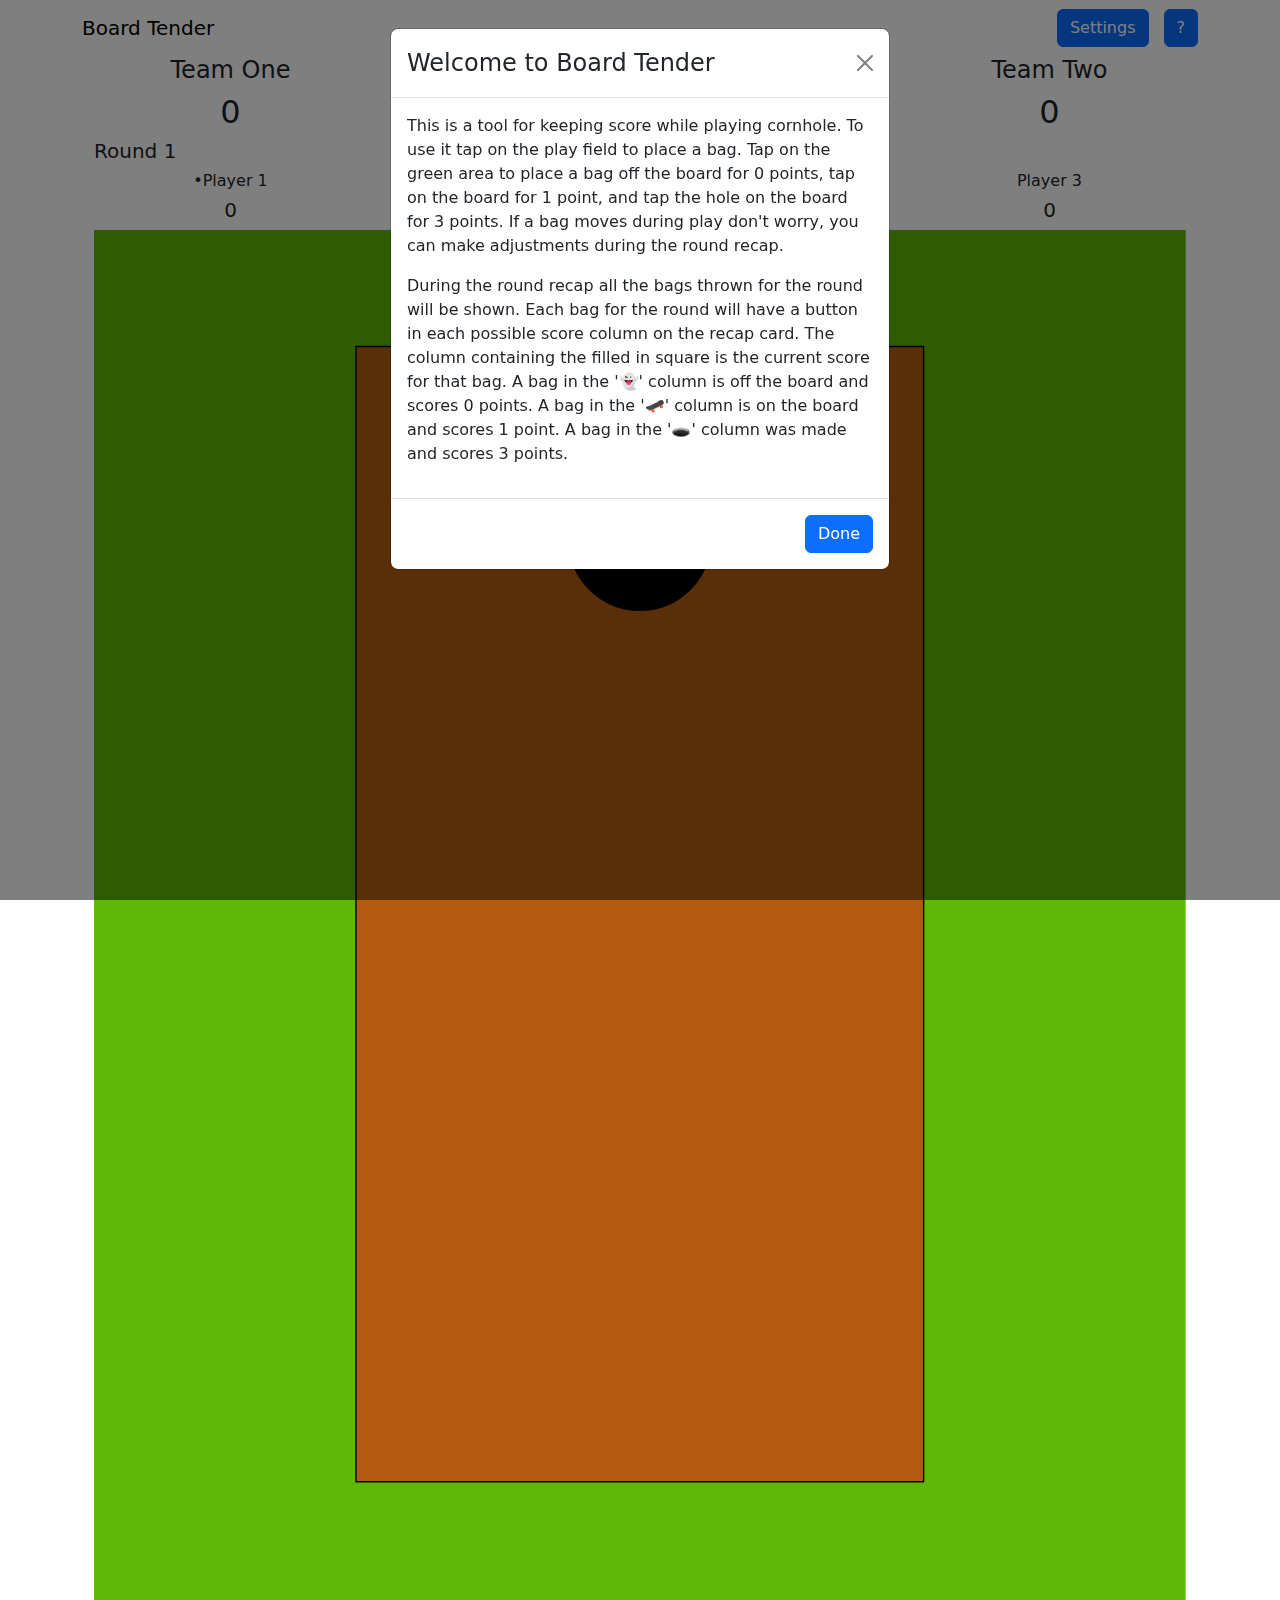
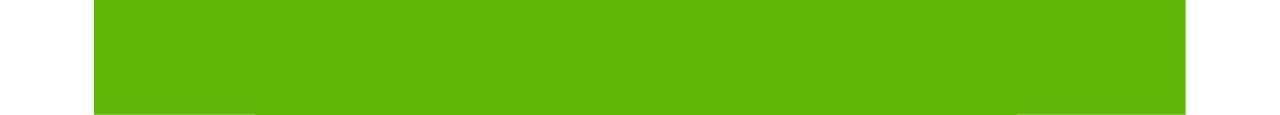
==== commit c13e7bfe: "Add instructions and welcome" ====
--- a/cornhole/index.html
+++ b/cornhole/index.html
@@ -3,15 +3,15 @@
 
 <head>
     <meta charset="utf-8" />
-    <link rel="icon" href="/cornhole/favicon.ico" />
+    <link rel="icon" href="./favicon.ico" />
     <meta name="viewport" content="width=device-width,initial-scale=1" />
     <meta name="theme-color" content="#000000" />
     <meta name="description" content="Web site created using create-react-app" />
-    <link rel="apple-touch-icon" href="/cornhole/logo192.png" />
-    <link rel="manifest" href="/cornhole/manifest.json" />
+    <link rel="apple-touch-icon" href="./logo192.png" />
+    <link rel="manifest" href="./manifest.json" />
     <title>Board Tender</title>
-    <script defer="defer" src="/cornhole/static/js/main.105e0ac8.js"></script>
-    <link href="/cornhole/static/css/main.00f36d4d.css" rel="stylesheet">
+    <script defer="defer" src="./static/js/main.9ca105ac.js"></script>
+    <link href="./static/css/main.00f36d4d.css" rel="stylesheet">
 </head>
 
 <body><noscript>You need to enable JavaScript to run this app.</noscript>
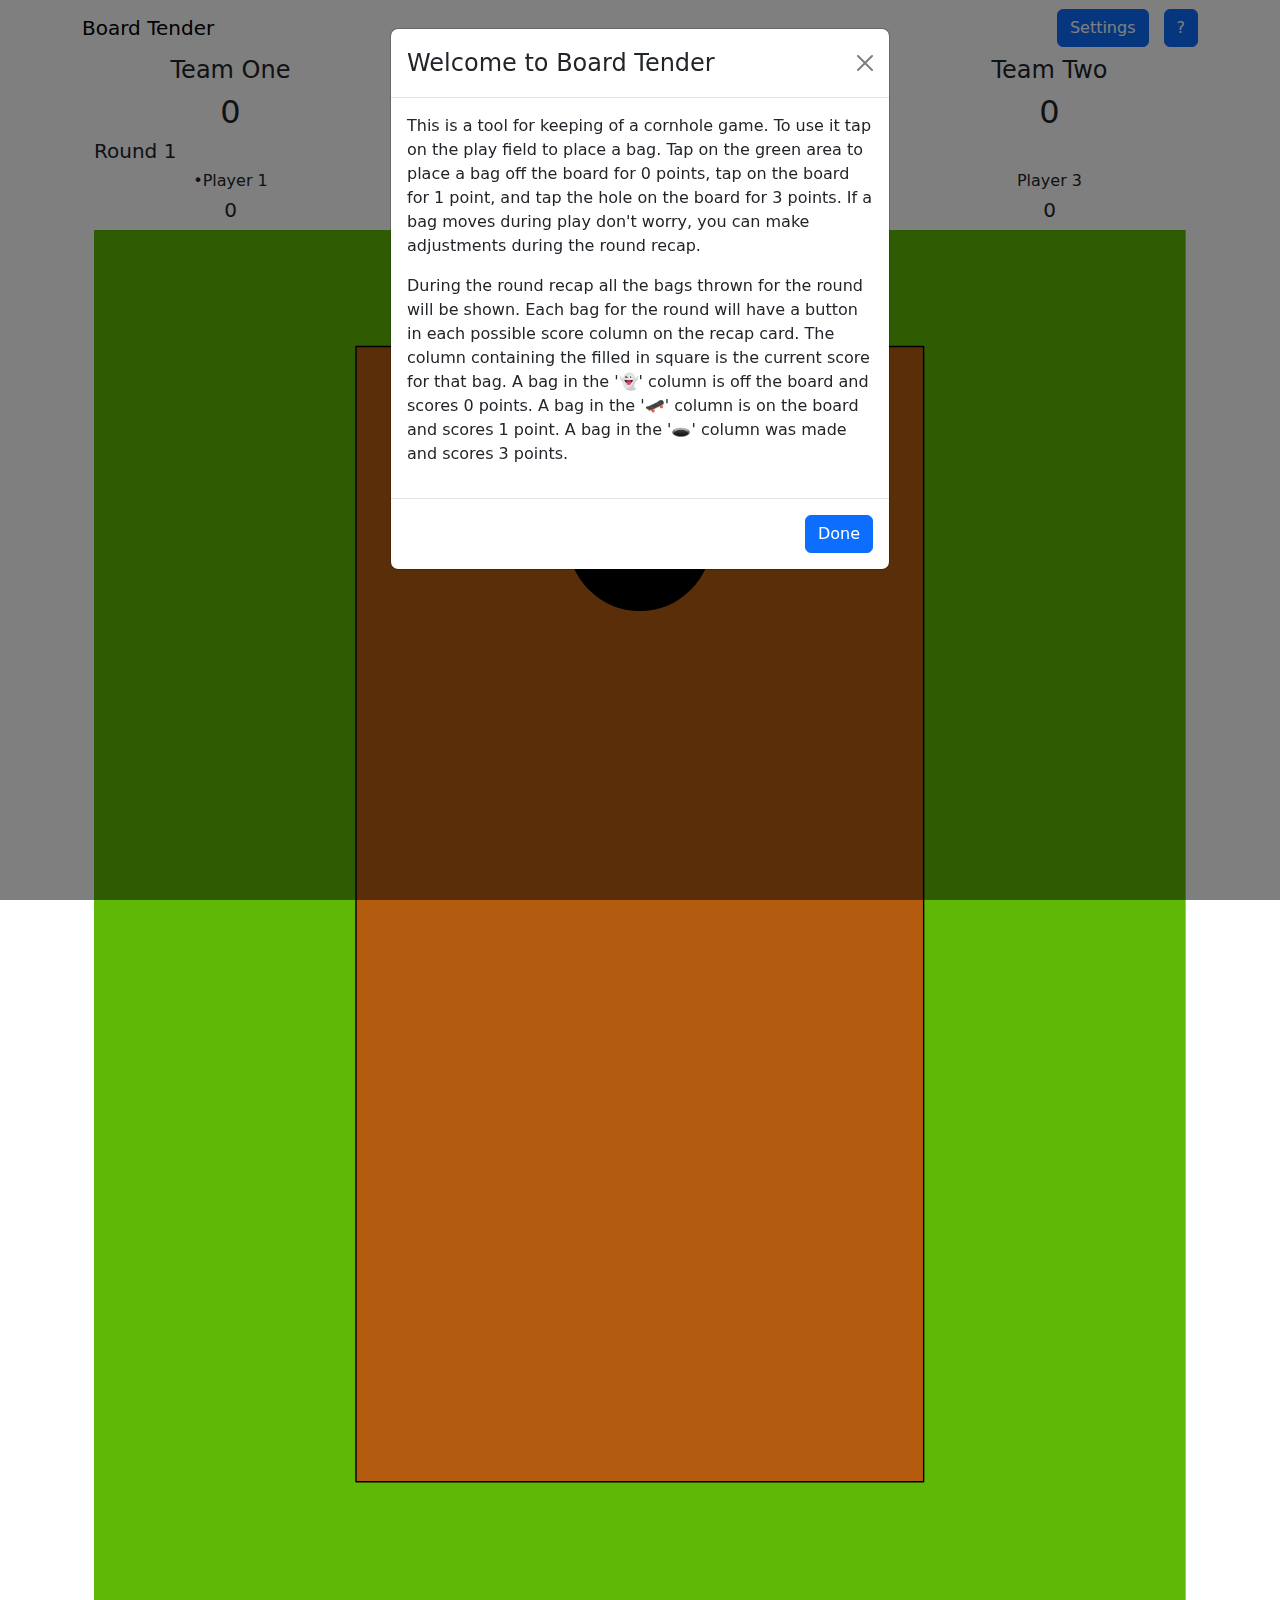
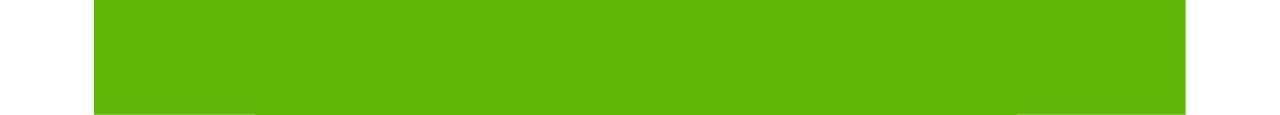
==== commit 8fc490d4: "Update cornhole app" ====
--- a/cornhole/index.html
+++ b/cornhole/index.html
@@ -6,11 +6,11 @@
     <link rel="icon" href="./favicon.ico" />
     <meta name="viewport" content="width=device-width,initial-scale=1" />
     <meta name="theme-color" content="#000000" />
-    <meta name="description" content="Web site created using create-react-app" />
+    <meta name="description" content="A cornhole scoring calculator" />
     <link rel="apple-touch-icon" href="./logo192.png" />
     <link rel="manifest" href="./manifest.json" />
     <title>Board Tender</title>
-    <script defer="defer" src="./static/js/main.9ca105ac.js"></script>
+    <script defer="defer" src="./static/js/main.4b8be7d3.js"></script>
     <link href="./static/css/main.00f36d4d.css" rel="stylesheet">
 </head>
 
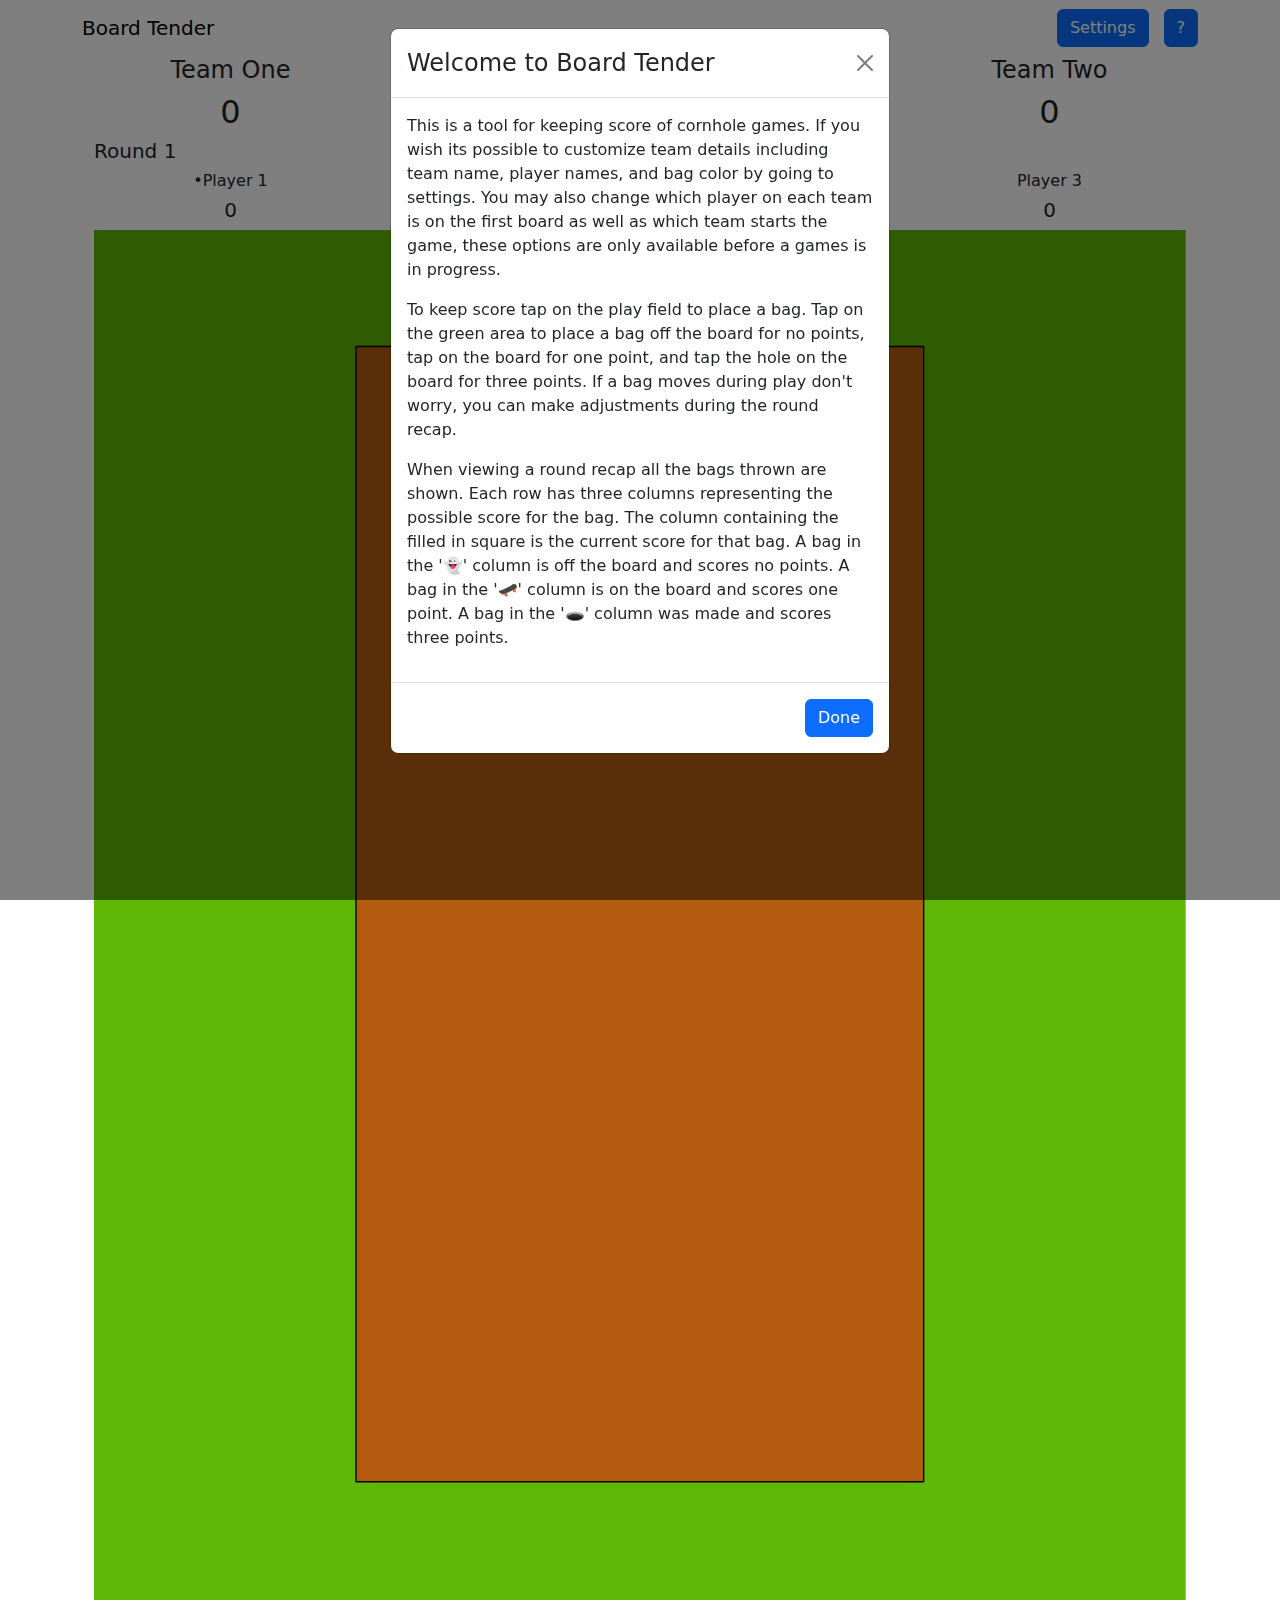
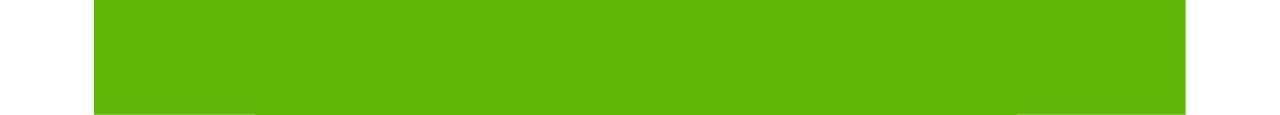
==== commit 12a9ea15: "Update copy" ====
--- a/cornhole/index.html
+++ b/cornhole/index.html
@@ -3,15 +3,15 @@
 
 <head>
     <meta charset="utf-8" />
-    <link rel="icon" href="./favicon.ico" />
+    <link rel="icon" href="/cornhole/favicon.ico" />
     <meta name="viewport" content="width=device-width,initial-scale=1" />
     <meta name="theme-color" content="#000000" />
     <meta name="description" content="A cornhole scoring calculator" />
-    <link rel="apple-touch-icon" href="./logo192.png" />
-    <link rel="manifest" href="./manifest.json" />
+    <link rel="apple-touch-icon" href="/cornhole/logo192.png" />
+    <link rel="manifest" href="/cornhole/manifest.json" />
     <title>Board Tender</title>
-    <script defer="defer" src="./static/js/main.4b8be7d3.js"></script>
-    <link href="./static/css/main.00f36d4d.css" rel="stylesheet">
+    <script defer="defer" src="/cornhole/static/js/main.f6d9d566.js"></script>
+    <link href="/cornhole/static/css/main.00f36d4d.css" rel="stylesheet">
 </head>
 
 <body><noscript>You need to enable JavaScript to run this app.</noscript>
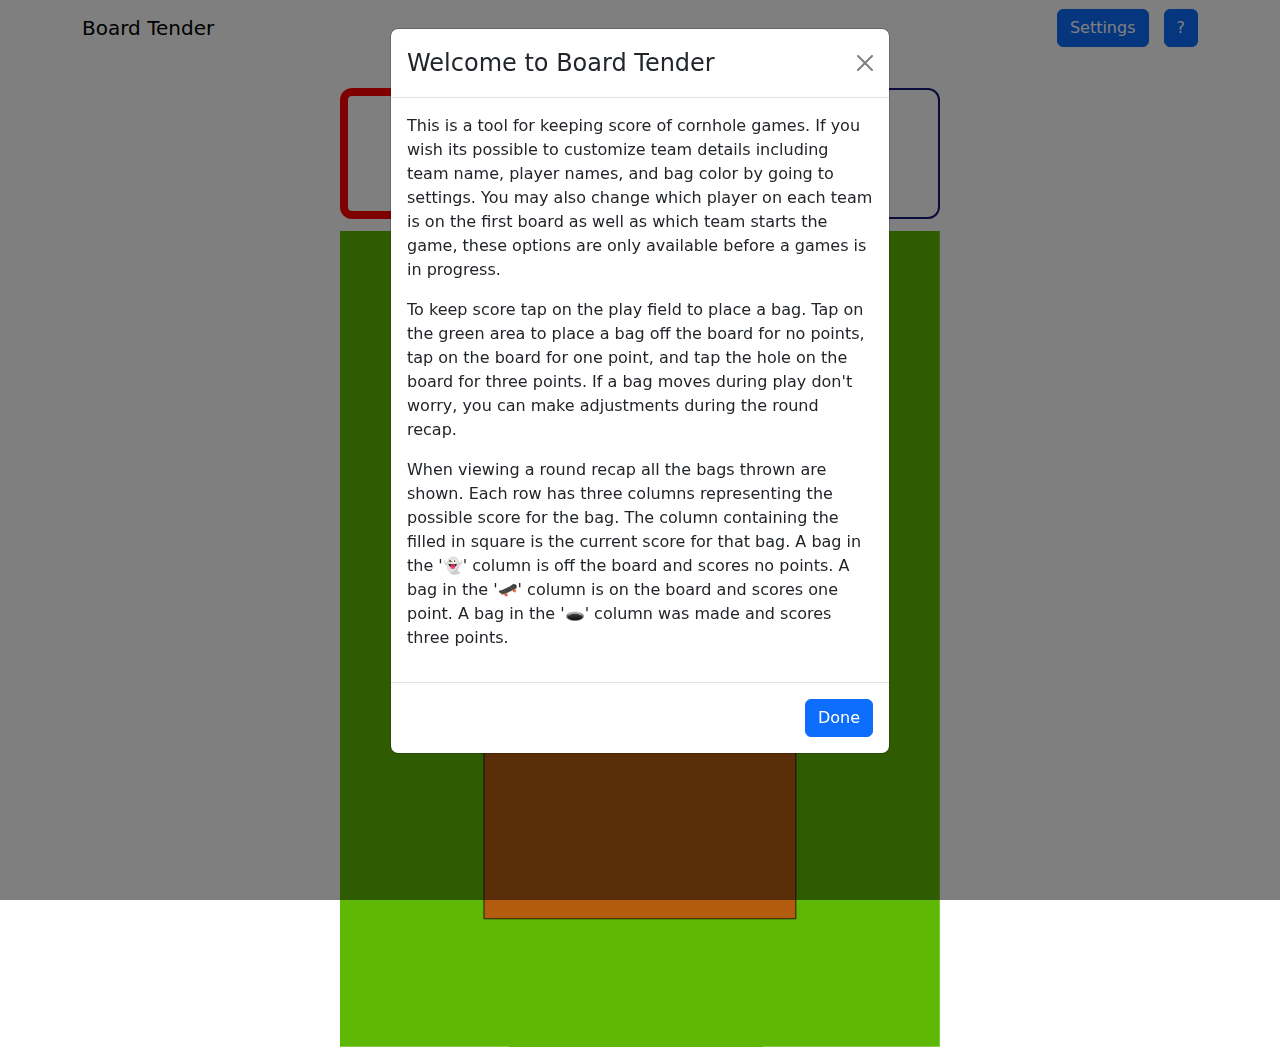
==== commit 09f07f73: "Update scoreboard and recap layouts" ====
--- a/cornhole/index.html
+++ b/cornhole/index.html
@@ -10,7 +10,7 @@
     <link rel="apple-touch-icon" href="/cornhole/logo192.png" />
     <link rel="manifest" href="/cornhole/manifest.json" />
     <title>Board Tender</title>
-    <script defer="defer" src="/cornhole/static/js/main.f6d9d566.js"></script>
+    <script defer="defer" src="/cornhole/static/js/main.dc48c72b.js"></script>
     <link href="/cornhole/static/css/main.00f36d4d.css" rel="stylesheet">
 </head>
 
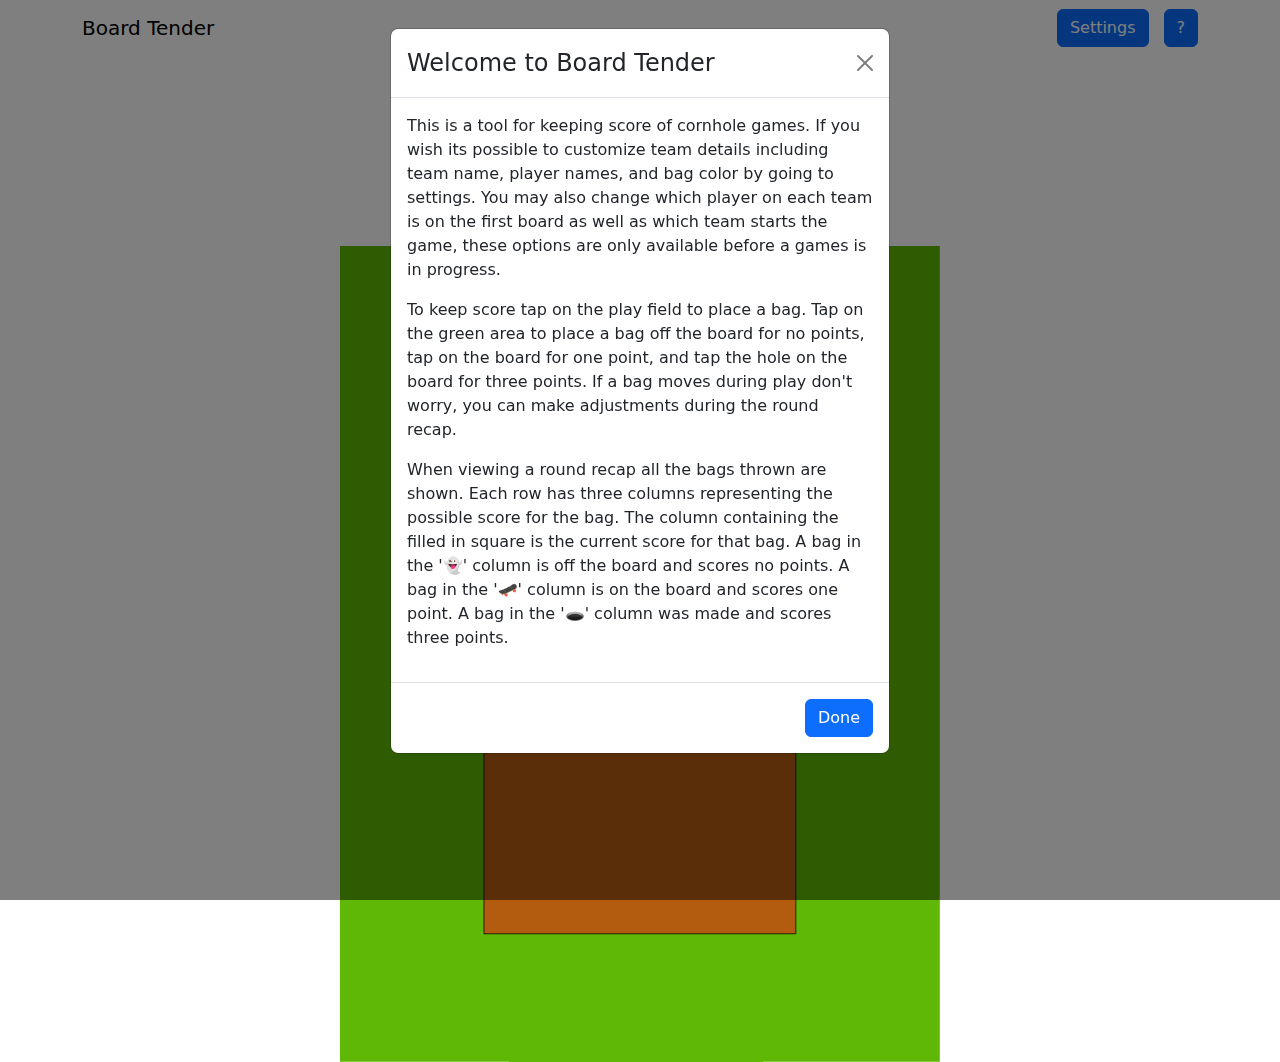
==== commit 9d98e56f: "Handle long names" ====
--- a/cornhole/index.html
+++ b/cornhole/index.html
@@ -10,7 +10,7 @@
     <link rel="apple-touch-icon" href="/cornhole/logo192.png" />
     <link rel="manifest" href="/cornhole/manifest.json" />
     <title>Board Tender</title>
-    <script defer="defer" src="/cornhole/static/js/main.dc48c72b.js"></script>
+    <script defer="defer" src="/cornhole/static/js/main.ed99165b.js"></script>
     <link href="/cornhole/static/css/main.00f36d4d.css" rel="stylesheet">
 </head>
 
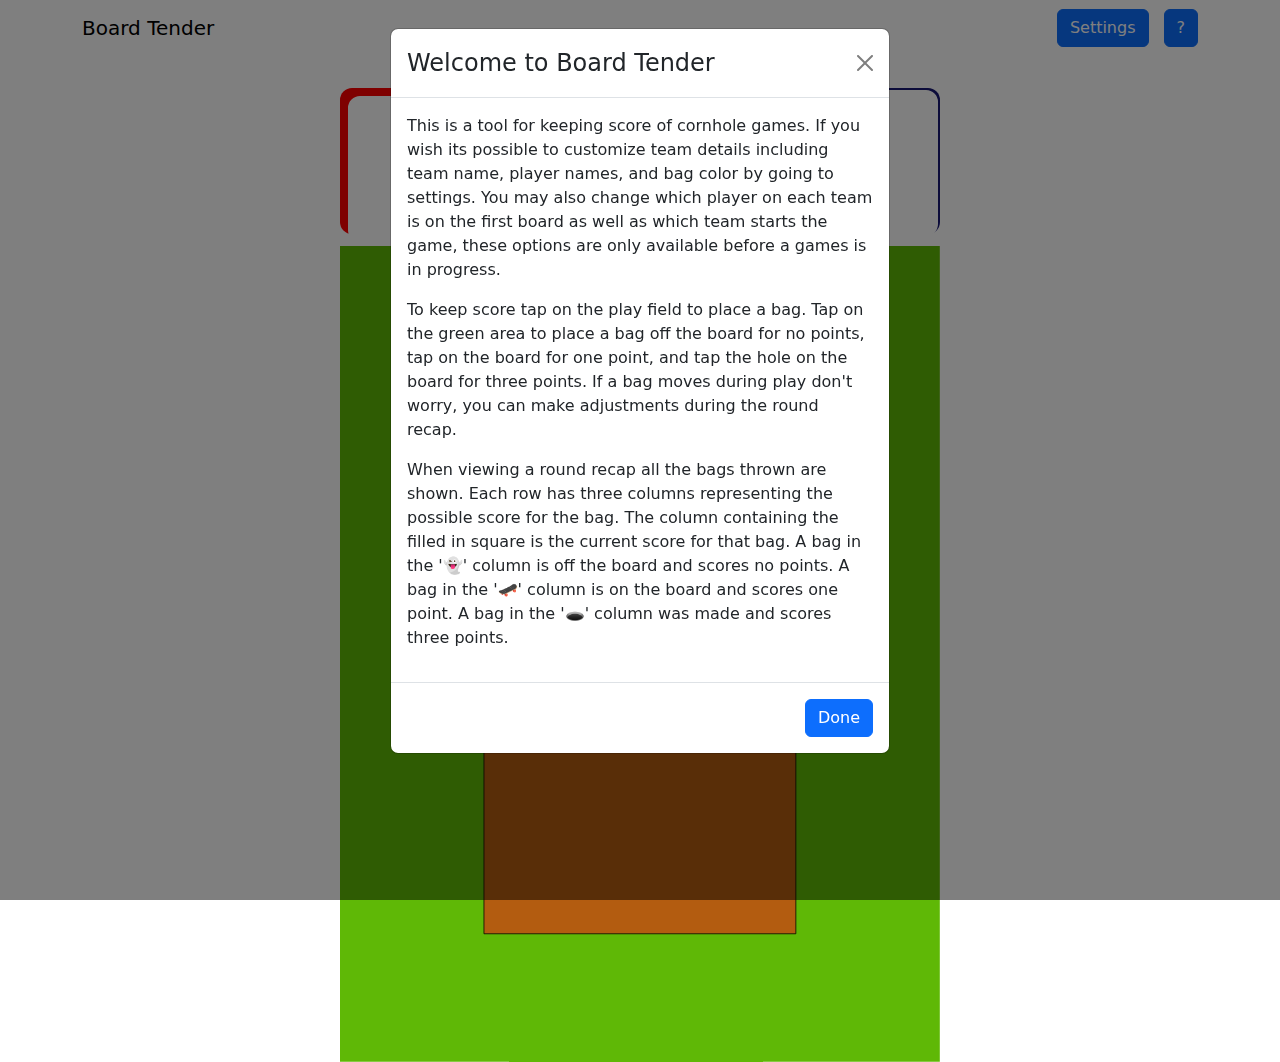
==== commit a5644946: "Fix current thrower indicator" ====
--- a/cornhole/index.html
+++ b/cornhole/index.html
@@ -10,7 +10,7 @@
     <link rel="apple-touch-icon" href="/cornhole/logo192.png" />
     <link rel="manifest" href="/cornhole/manifest.json" />
     <title>Board Tender</title>
-    <script defer="defer" src="/cornhole/static/js/main.ed99165b.js"></script>
+    <script defer="defer" src="/cornhole/static/js/main.04e651ca.js"></script>
     <link href="/cornhole/static/css/main.00f36d4d.css" rel="stylesheet">
 </head>
 
